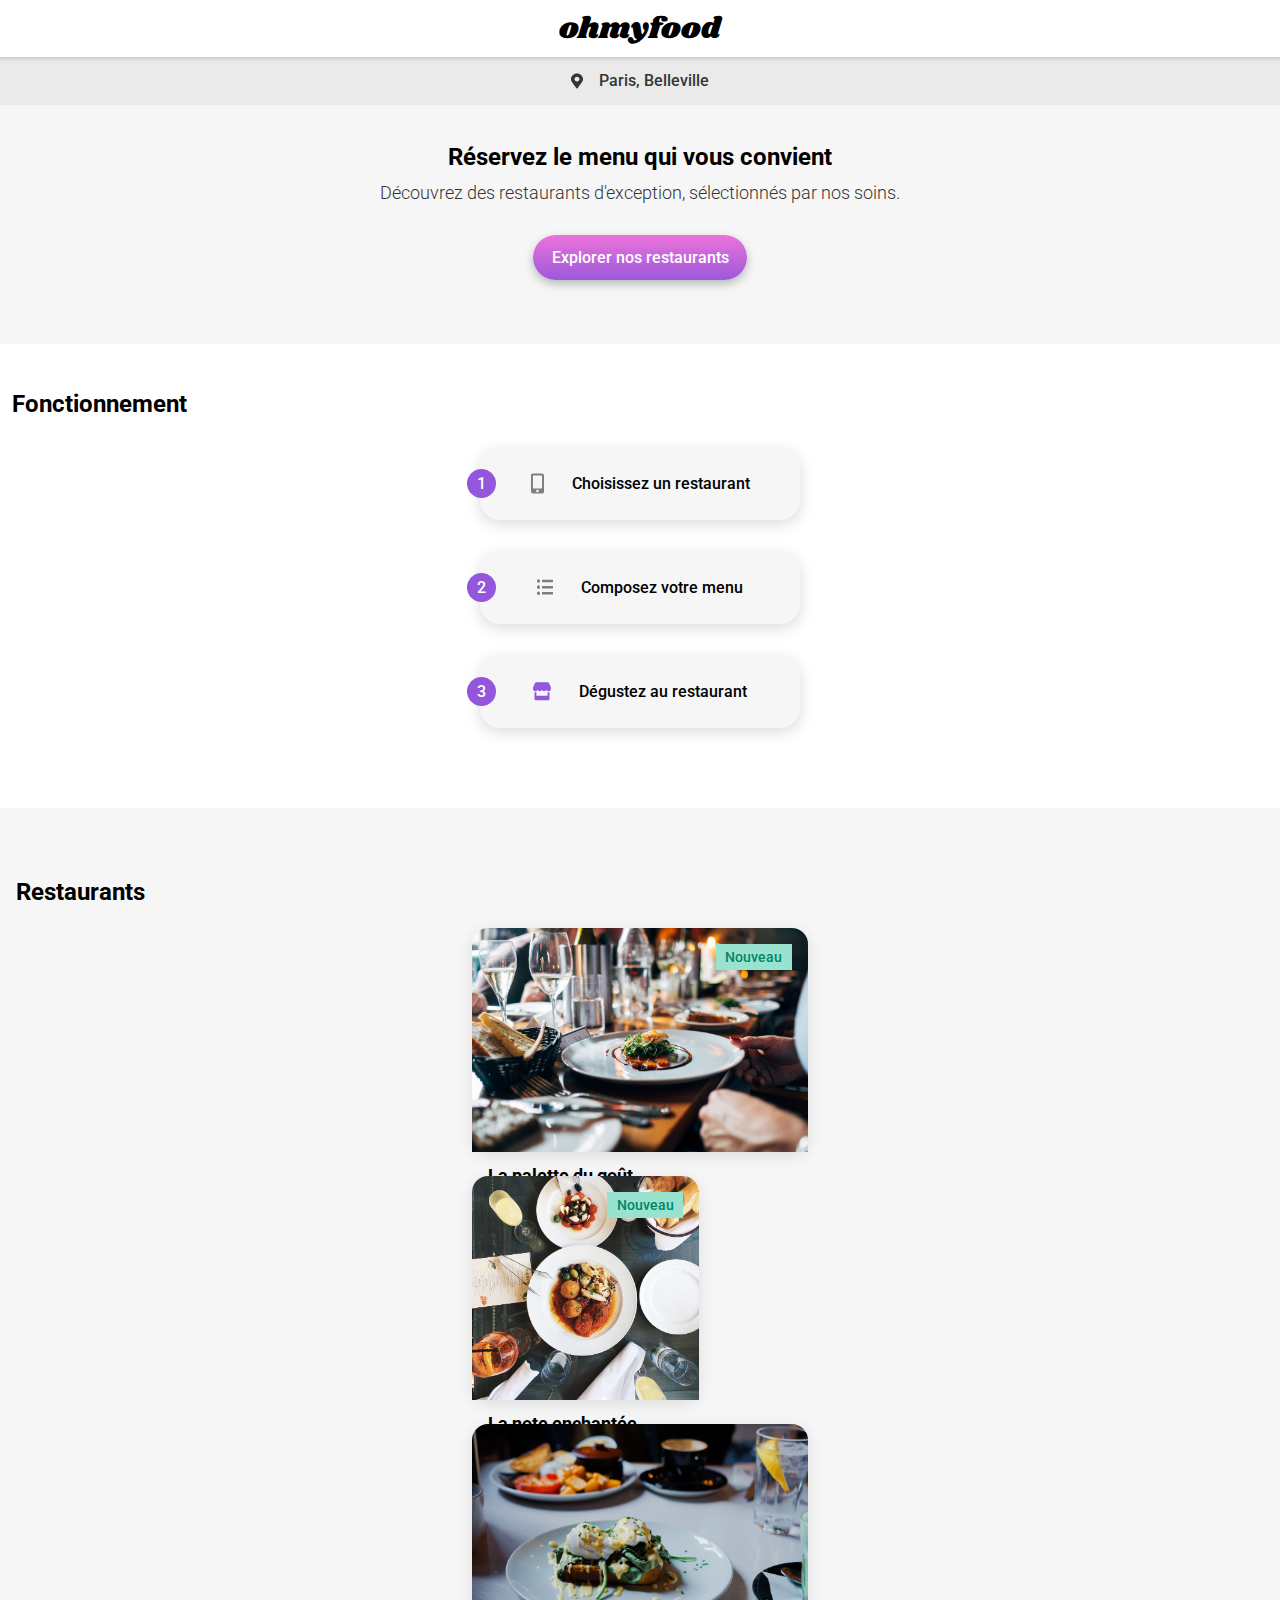
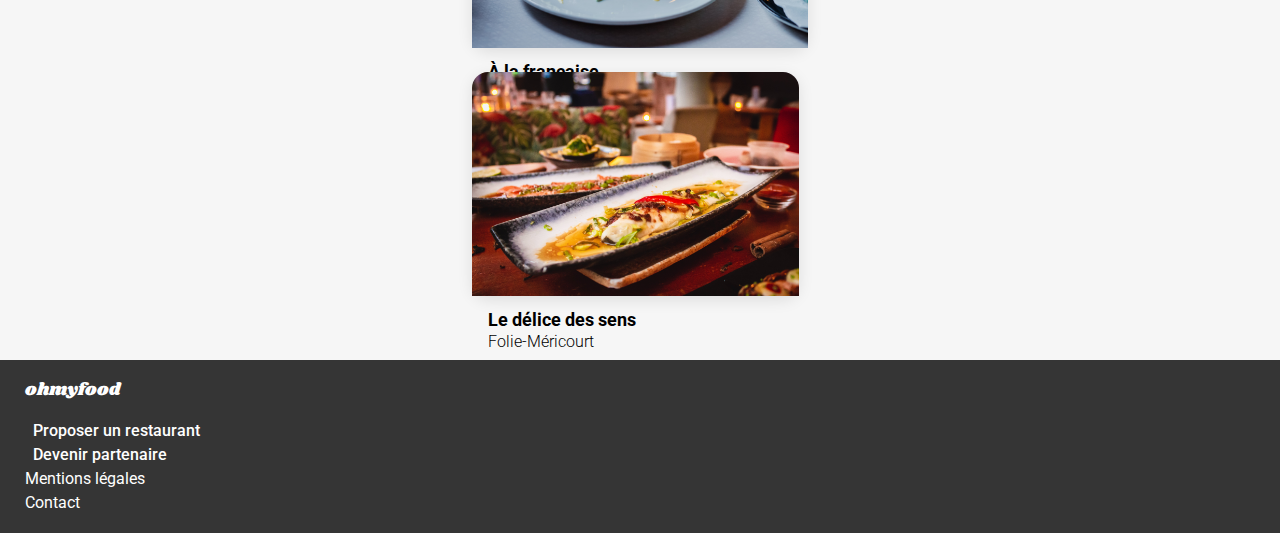
==== index.html @ 17f9c703 "Projet ohmyfood 1" ====
<!DOCTYPE html>
<html lang="fr">

<head>
    
    <meta charset="UTF-8">
    <meta name="viewport" content="width=device-width, initial-scale=1.0">
    <title>Oh My Food</title>
    <link rel="stylesheet" href="https://cdnjs.cloudflare.com/ajax/libs/font-awesome/6.2.1/css/all.min.css"
    integrity="sha512-MV7K8+y+gLIBoVD59lQIYicR65iaqukzvf/nwasF0nqhPay5w/9lJmVM2hMDcnK1OnMGCdVK+iQrJ7lzPJQd1w=="
    crossorigin="anonymous" referrerpolicy="no-referrer" />
    <link rel="stylesheet" href="./SASS/index.css">
    
</head>

<body>


<header>
    <div class="header">
        <h1 class="header__title">ohmyfood</h1>
        <div class="header__location">
            <img class="header__location__img" src="./Assets/images/icones/Pin.svg" alt="icone localisation">
            <p class="header__location__p">Paris, Belleville</p>
        </div>
    </div>

</header>

<main>
    <section class="section__cto">
        <h2 class="section__cto__title">Réservez le menu qui vous convient</h2>
        <p class="section__cto__p">Découvrez des restaurants d'exception, sélectionnés par nos soins.</p>
        <input class="btn" type="button" value="Explorer nos restaurants">
    </section>

    <section class="section__fonctionnement">
        <h2 class="section__fonctionnement__title">Fonctionnement</h2>
        <ul>
           <li class="section__fonctionnement__li">
                <p class="section__fonctionnement__li__p">1</p>
                <img src="./Assets/images/icones/mobile-screen-button.svg" alt="icone d'un 
                mobile">
                <p>Choisissez un restaurant</p>
            </li>

           <li class="section__fonctionnement__li">
                <p class="section__fonctionnement__li__p">2</p>
                <img src="./Assets/images/icones/list-ul.svg" alt="icone d'une liste">
                <p>Composez votre  menu</p>
            </li> 

            <li class="section__fonctionnement__li">
                <p class="section__fonctionnement__li__p">3</p>
                <img src="./Assets/images/icones/store.svg" alt="icone d'un magasin">
                <p>Dégustez au restaurant</p>
            </li>

        </ul>
    </section>

    <section class="section__restaurants">

          
        <h2 class="section__restaurants__title">Restaurants</h2>
        
        <div class="restaurants">
            <a href="#">
                <article class="restaurants__cards">
                    <img class="restaurants__cards__img" src="./Assets/images/restaurants/jay-wennington-N_Y88TWmGwA-unsplash.jpg" 
                    alt="photo d'un plat de restaurant">
                    <p class="restaurants__cards__new">Nouveau</p>
             
                    <h3 class="restaurants__cards__title">La palette du goût</h3>
                    <p class="restaurants__cards__subtitle">Ménilmontant</p>
                    <i class="fa-regular fa-heart"></i>
             
                </article>
            </a>
            
            <a href="#">
                <article class="restaurants__cards">
                    <img class="restaurants__cards__img--2" src="./Assets/images/restaurants/stil-u2Lp8tXIcjw-unsplash.jpg" 
                    alt="photo d'un plat de restaurant">
                    <p class="restaurants__cards__new">Nouveau</p>
             
                    <h3 class="restaurants__cards__title">La note enchantée</h3>
                    <p class="restaurants__cards__subtitle">Charonne</p>
                    <i class="fa-regular fa-heart"></i>
             
                </article>
            </a>  
            
            <a href="#">
                <article class="restaurants__cards">
                    <img class="restaurants__cards__img" src="./Assets/images/restaurants/toa-heftiba-DQKerTsQwi0-unsplash.jpg" 
                    alt="photo d'un plat de restaurant">
                 
             
                    <h3 class="restaurants__cards__title">À la française</h3>
                    <p class="restaurants__cards__subtitle">Cité Rouge</p>
                    <i class="fa-regular fa-heart"></i>
             
                </article>
            </a>  
            
            <a href="#">
                <article class="restaurants__cards">
                    <img class="restaurants__cards__img" src="./Assets/images/restaurants/louis-hansel-shotsoflouis-qNBGVyOCY8Q-unsplash.jpg" 
                    alt="photo d'un plat de restaurant">
                    
             
                    <h3 class="restaurants__cards__title">Le délice des sens</h3>
                    <p class="restaurants__cards__subtitle">Folie-Méricourt</p>
                    <i class="fa-regular fa-heart"></i>
             
                </article>
            </a>

        </div>

    </section>


</main>

<footer class="footer">
    <ul class="footer__ul">
        <h2>ohmyfood</h2>
        <li class="footer__ul--subtitle"><a><i class="fa-solid fa-utensils"></i>Proposer un restaurant</a></li>
        <li class="footer__ul--subtitle"><a><i class="fa-solid fa-handshake-angle"></i>Devenir partenaire</a></li>
        <li class="footer__ul--mentions"><a>Mentions légales</a></li>
        <li class="footer__ul--contact"><a>Contact</a></li>
    </ul>
</footer>


</body>
</html>
---- SASS/index.css ----
@import url("https://fonts.googleapis.com/css2?family=Roboto:wght@300;400;500;700&family=Shrikhand&display=swap");
html, body, div, span, applet, object, iframe,
h1, h2, h3, h4, h5, h6, p, blockquote, pre,
a, abbr, acronym, address, big, cite, code,
del, dfn, em, img, ins, kbd, q, s, samp,
small, strike, strong, sub, sup, tt, var,
b, u, i, center,
dl, dt, dd, ol, ul, li,
fieldset, form, label, legend,
table, caption, tbody, tfoot, thead, tr, th, td,
article, aside, canvas, details, embed,
figure, figcaption, footer, header, hgroup,
menu, nav, output, ruby, section, summary,
time, mark, audio, video {
  margin: 0;
  padding: 0;
  border: 0;
  font-size: 100%;
  font: inherit;
  vertical-align: baseline;
}

/* HTML5 display-role reset for older browsers */
article, aside, details, figcaption, figure,
footer, header, hgroup, menu, nav, section {
  display: block;
}

body {
  line-height: 1;
}

ol, ul {
  list-style: none;
}

blockquote, q {
  quotes: none;
}

blockquote:before, blockquote:after,
q:before, q:after {
  content: "";
  content: none;
}

table {
  border-collapse: collapse;
  border-spacing: 0;
}

font {
  font-family: "Roboto", sans-serif;
  font-family: "Shrikhand", serif;
}

/*Variables Couleurs*/
/*Fonts*/
/*Mixin pour la bordure ombre dans l'header*/
/*Boutons du site*/
.btn {
  text-align: center;
  border: none;
  border-radius: 1.5rem;
  background: linear-gradient(0deg, #9356DC -11.44%, #FF79DA 124%);
  font-family: "Roboto", sans-serif;
  font-weight: 500;
  color: white;
  font-size: 1rem;
  padding: 0.81rem 1.17rem 0.81rem 1.17rem;
  box-shadow: 0px 4px 10px 0px rgba(0, 0, 0, 0.25);
  cursor: pointer;
}

/*Mixin pour section Fonctionnement de la page d'accueil*/
/*Header Index*/
.header {
  display: flex;
  justify-content: center;
  align-items: center;
  flex-direction: column;
}
.header__title {
  font-family: "Shrikhand", serif;
  color: black;
  box-shadow: 0px 2px 4px rgba(0, 0, 0, 0.15);
  display: flex;
  justify-content: center;
  width: 100%;
  padding: 0.88rem 5.56rem 0.81rem 5.56rem;
  font-size: 1.875rem;
  z-index: 2;
}
.header .header__location {
  height: 3rem;
  width: 100%;
  justify-content: center;
  display: flex;
  align-items: center;
  flex-direction: row;
  gap: 1rem;
  background-color: #EAEAEA;
  z-index: 1;
}
.header .header__location__img {
  width: auto;
  height: 1rem;
}
.header .header__location__p {
  font-family: "Roboto", sans-serif;
  font-weight: 500;
  color: #353535;
}

.section__cto {
  width: 100%;
  padding-bottom: 4rem;
  display: flex;
  flex-direction: column;
  align-items: center;
  justify-content: flex-start;
  gap: 1rem;
  background-color: #F6F6F6;
}
.section__cto__title {
  font-family: "Roboto", sans-serif;
  font-weight: 700;
  font-size: 1.5rem;
  width: 70%;
  font-size: 1.5rem;
  text-align: center;
  margin-top: 2.5rem;
}
.section__cto__p {
  font-family: "Roboto", sans-serif;
  font-weight: 300;
  color: #353535;
  width: 90%;
  font-size: 1.1rem;
  text-align: center;
  margin-bottom: 1rem;
}

.section__fonctionnement {
  display: flex;
  flex-direction: column;
  align-items: center;
  padding-bottom: 3rem;
}
.section__fonctionnement__title {
  font-family: "Roboto", sans-serif;
  font-weight: 700;
  font-size: 1.5rem;
  display: flex;
  align-self: flex-start;
  margin: 3rem 0rem 2rem 0.78rem;
}
.section__fonctionnement__li {
  display: flex;
  flex-direction: row;
  position: relative;
  gap: 1.78rem;
  border-radius: 1.25rem;
  background-color: #F6F6F6;
  box-shadow: 0px 4px 15px 0px rgba(0, 0, 0, 0.15);
  width: 20rem;
  height: 4.5rem;
  margin-bottom: 2rem;
  font-family: "Roboto", sans-serif;
  font-weight: 500;
  color: black;
  font-size: 1rem;
  display: flex;
  justify-content: center;
  align-items: center;
}
.section__fonctionnement__li__p {
  position: absolute;
  right: 19rem;
  display: flex;
  justify-content: center;
  padding: 0.4rem 0.4rem;
  width: 1rem;
  height: 1rem;
  border-radius: 100%;
  background-color: #9356DC;
  color: white;
}

.section__restaurants {
  background-color: #F6F6F6;
  padding-top: 1rem;
  display: flex;
  flex-direction: column;
  justify-content: center;
  align-items: center;
  padding: 4.5rem 1rem 4rem 1rem;
  gap: 1.5rem;
}
.section__restaurants__title {
  font-family: "Roboto", sans-serif;
  font-weight: 700;
  font-size: 1.5rem;
  margin: 0;
  align-self: flex-start;
}
.section__restaurants .restaurants {
  display: flex;
  flex-direction: column;
  gap: 1.5rem;
}
.section__restaurants .restaurants a {
  display: flex;
  width: 100%;
  height: 14rem;
  text-decoration: none;
  border-radius: 1rem;
  position: relative;
}
.section__restaurants .restaurants a .restaurants__cards {
  position: relative;
  display: flex;
  flex-direction: column;
  border-radius: 1rem;
  box-shadow: 0px 4px 15px 0px rgba(0, 0, 0, 0.1);
}
.section__restaurants .restaurants a .restaurants__cards__new {
  position: absolute;
  top: 1rem;
  right: 1rem;
  background-color: #99E2D0;
  color: #008766;
  display: flex;
  align-items: center;
  justify-content: center;
  padding: 0.4rem 0.6rem 0.4rem 0.6rem;
  margin: 0;
  font-family: Roboto;
  font-size: 0.875rem;
  font-weight: 500;
}
.section__restaurants .restaurants a .restaurants__cards__img {
  width: 100%;
  height: 100%;
  border-radius: 1rem 1rem 0rem 0rem;
  -o-object-fit: cover;
     object-fit: cover;
  -o-object-position: 0% 90%;
     object-position: 0% 90%;
}
.section__restaurants .restaurants a .restaurants__cards__img--2 {
  width: 100%;
  height: 100%;
  border-radius: 1rem 1rem 0rem 0rem;
  -o-object-fit: cover;
     object-fit: cover;
  -o-object-position: 0% 60%;
     object-position: 0% 60%;
}
.section__restaurants .restaurants a .restaurants__cards__title {
  font-family: "Roboto", sans-serif;
  font-weight: 700;
  font-size: 1.1rem;
  color: black;
  margin: 1rem 3.9rem 0rem 1rem;
}
.section__restaurants .restaurants a .restaurants__cards__subtitle {
  font-family: "Roboto", sans-serif;
  font-weight: 300;
  color: black;
  font-size: 1rem;
  margin: 0.3rem 5rem 0.75rem 1rem;
}
.section__restaurants .restaurants a .restaurants__cards i {
  position: absolute;
  bottom: 1.5rem;
  left: 88%;
  width: 1.375rem;
  height: 1.3125rem;
}

.footer {
  display: flex;
  padding: 1.38rem 1.56rem;
  background-color: #353535;
}
.footer__ul {
  display: flex;
  flex-direction: column;
  gap: 0.5rem;
}
.footer__ul h2 {
  font-family: "Shrikhand", serif;
  color: white;
  font-size: 1.1rem;
  margin-bottom: 1rem;
}
.footer__ul i {
  width: 1.5rem;
  margin-right: 0.5rem;
}
.footer__ul--subtitle {
  font-family: "Roboto", sans-serif;
  font-weight: 500;
  color: white;
  display: flex;
  flex-direction: row;
  gap: 0.5rem;
}
.footer__ul--contact {
  font-family: "Roboto", sans-serif;
  font-weight: 400;
  color: white;
}
.footer__ul--mentions {
  font-family: "Roboto", sans-serif;
  font-weight: 400;
  color: white;
}

/* .section__restaurants  {

    background-color: $color;
    padding-top: 1rem;
    display: flex;
    flex-direction: column;
    justify-content: center;
    align-items: center;
    padding: 0rem 1rem 0rem 1rem;

    &__title {
        @include font-h2;
        margin: 3rem 0rem 2rem 0rem;
        align-self: flex-start;
    }


    a {
        display: flex;
        width: 100%;
        height: 100%;
        text-decoration: none;
        border-radius: 1rem;
        position: relative;


        .restaurants__cards {
            position: relative;
            display: flex;
            flex-direction: column;
            width: 100%;
            height: 100%;
            border-radius: 1rem;
            box-shadow: 0px 4px 15px 0px rgba(0, 0, 0, 0.10);
            gap: 1.1rem;



            &__img {
                width: 100%;
                height: 50%;
                border-radius: 1rem 1rem 0rem 0rem;
                object-fit: cover;

            }

            &__new {
                position: absolute;
                top: 1rem;
                right: 1rem;
                background-color: $light-green;
                color: $dark-green;
                display: flex;
                align-items: center;
                justify-content: center;
                padding: 0.4rem 0.6rem 0.4rem 0.6rem;
                margin: 0;
                font-family: Roboto;
                font-size: 0.875rem;
                font-weight: 500;

            }




            &__title {
                @include font-title-cards ($black);
                margin: 1rem 3.9rem 0rem 1rem;


            }

            &__subtitle {
                @include font-subtitle-2 ($black);
                font-size: 1rem;
                margin: 0.3rem 5rem 0.75rem 1rem;


            }



            &__like {
                position: absolute;
                bottom: 1.5rem;
                left: 88%;
                width: 1.375rem;
                height: 1.3125rem;





            }

        }


    }



} *//*# sourceMappingURL=index.css.map */
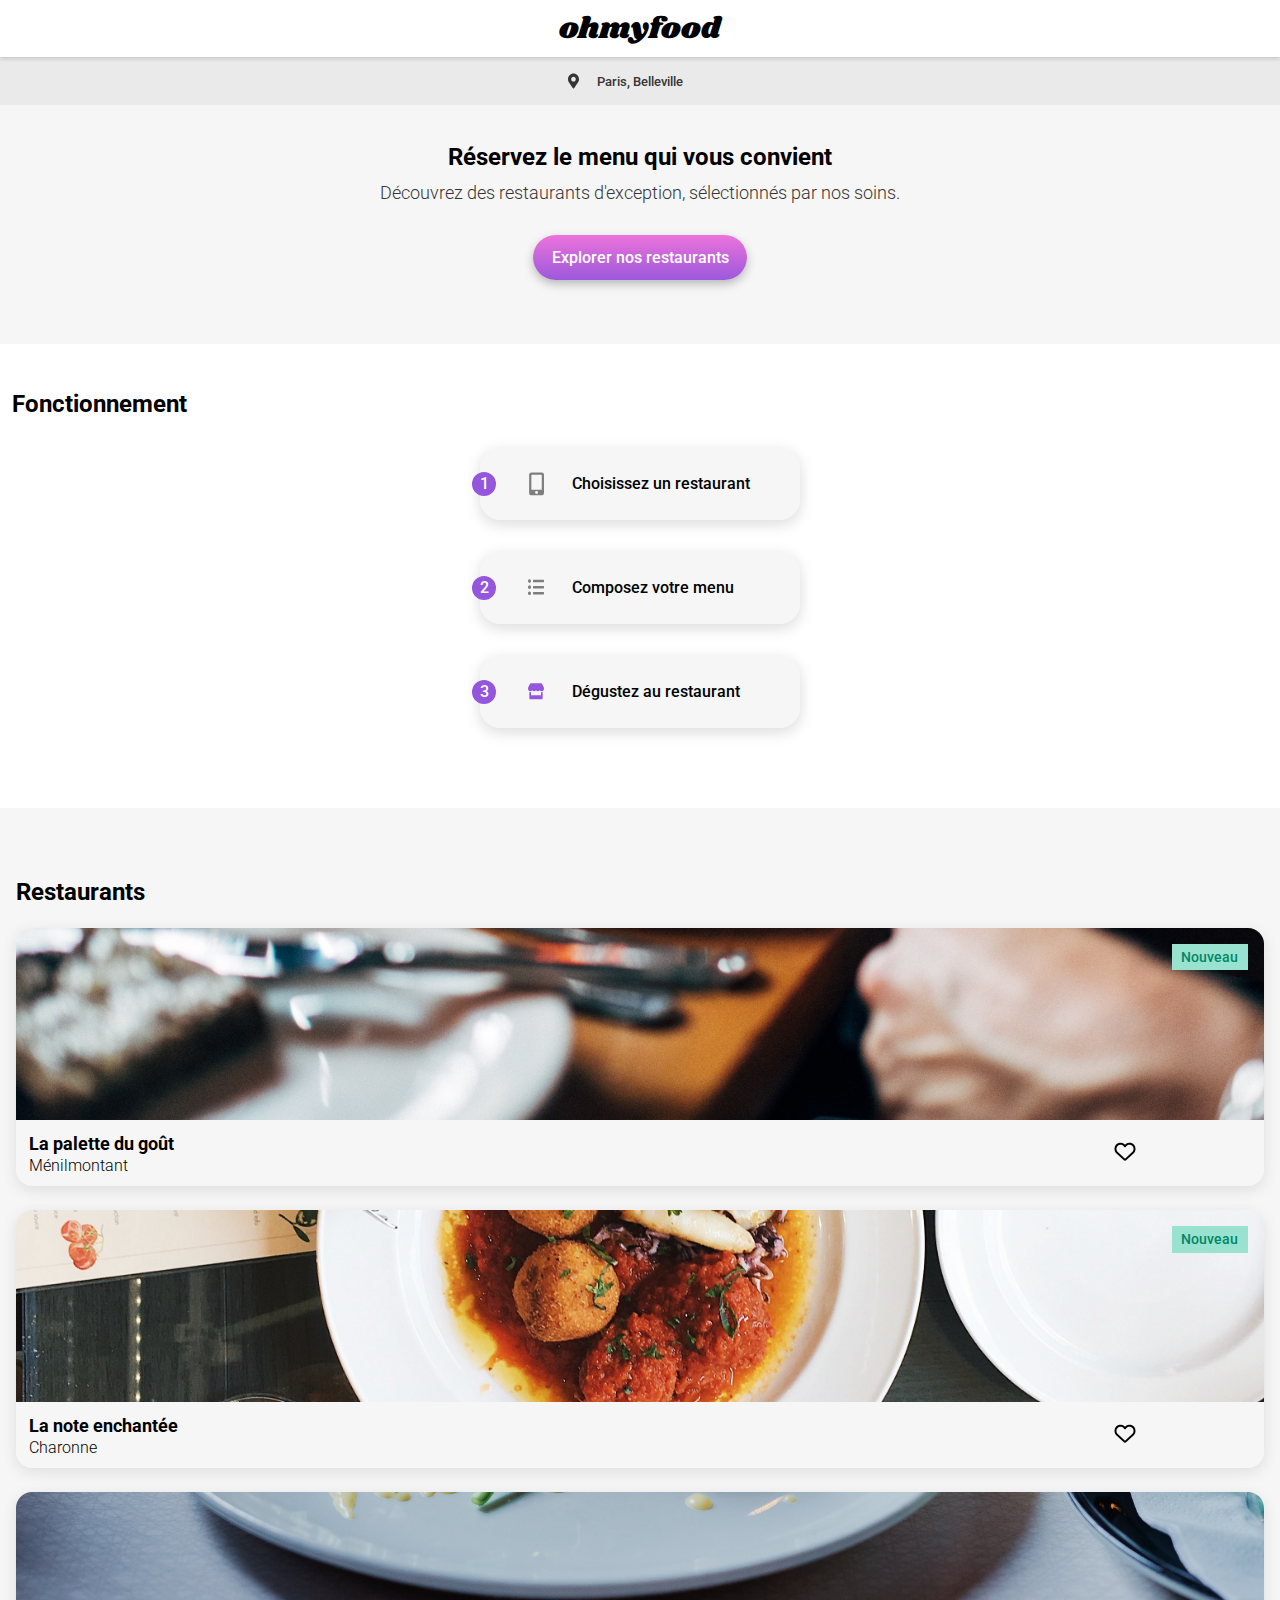
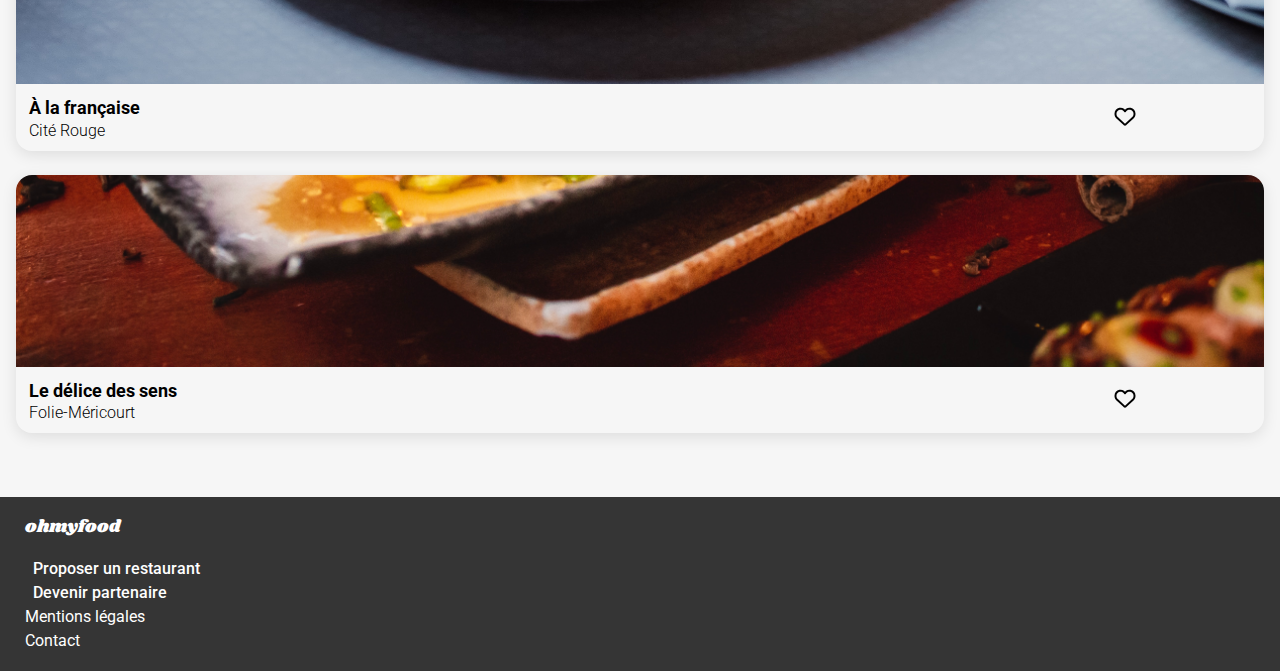
==== commit 93d9ac7a: "Ohmyfood_v2" ====
--- a/index.html
+++ b/index.html
@@ -2,138 +2,240 @@
 <html lang="fr">
 
 <head>
-    
+
     <meta charset="UTF-8">
     <meta name="viewport" content="width=device-width, initial-scale=1.0">
     <title>Oh My Food</title>
     <link rel="stylesheet" href="https://cdnjs.cloudflare.com/ajax/libs/font-awesome/6.2.1/css/all.min.css"
-    integrity="sha512-MV7K8+y+gLIBoVD59lQIYicR65iaqukzvf/nwasF0nqhPay5w/9lJmVM2hMDcnK1OnMGCdVK+iQrJ7lzPJQd1w=="
-    crossorigin="anonymous" referrerpolicy="no-referrer" />
+        integrity="sha512-MV7K8+y+gLIBoVD59lQIYicR65iaqukzvf/nwasF0nqhPay5w/9lJmVM2hMDcnK1OnMGCdVK+iQrJ7lzPJQd1w=="
+        crossorigin="anonymous" referrerpolicy="no-referrer"/>
     <link rel="stylesheet" href="./SASS/index.css">
-    
+
 </head>
 
 <body>
 
 
-<header>
-    <div class="header">
-        <h1 class="header__title">ohmyfood</h1>
-        <div class="header__location">
-            <img class="header__location__img" src="./Assets/images/icones/Pin.svg" alt="icone localisation">
-            <p class="header__location__p">Paris, Belleville</p>
+    <header>
+        <div class="header">
+            <h1 class="header__title">ohmyfood</h1>
+
+            <div class="header__location">
+                <form class="header__location__form" method="get" action="#">
+                    <label><img class="header__location__form__img" src="./Assets/images/icones/Pin.svg"
+                            alt="icone de localisation"></label>
+                    <input class="header__location__form__input" type="text" name="ville" id="ville"
+                        placeholder="Paris, Belleville" size="12" maxlength="30">
+                </form>
+            </div>
+
         </div>
-    </div>
-
-</header>
-
-<main>
-    <section class="section__cto">
-        <h2 class="section__cto__title">Réservez le menu qui vous convient</h2>
-        <p class="section__cto__p">Découvrez des restaurants d'exception, sélectionnés par nos soins.</p>
-        <input class="btn" type="button" value="Explorer nos restaurants">
-    </section>
-
-    <section class="section__fonctionnement">
-        <h2 class="section__fonctionnement__title">Fonctionnement</h2>
-        <ul>
-           <li class="section__fonctionnement__li">
-                <p class="section__fonctionnement__li__p">1</p>
-                <img src="./Assets/images/icones/mobile-screen-button.svg" alt="icone d'un 
+
+    </header>
+
+    <main>
+        <section class="section__cto">
+            <h2 class="section__cto__title">Réservez le menu qui vous convient</h2>
+            <p class="section__cto__p">Découvrez des restaurants d'exception, sélectionnés par nos soins.</p>
+            <input class="btn" type="button" value="Explorer nos restaurants">
+        </section>
+
+        <section class="section__fonctionnement">
+            <h2 class="section__fonctionnement__title">Fonctionnement</h2>
+            <ul>
+                <li class="section__fonctionnement__li">
+                    <p class="section__fonctionnement__li__p">1</p>
+                    <img src="./Assets/images/icones/mobile-screen-button.svg" alt="icone d'un 
                 mobile">
-                <p>Choisissez un restaurant</p>
+                    <p class="section__fonctionnement__li__p2">Choisissez un restaurant</p>
+                </li>
+
+                <li class="section__fonctionnement__li">
+                    <p class="section__fonctionnement__li__p">2</p>
+                    <img src="./Assets/images/icones/list-ul.svg" alt="icone d'une liste">
+                    <p class="section__fonctionnement__li__p2">Composez votre menu</p>
+                </li>
+
+                <li class="section__fonctionnement__li">
+                    <p class="section__fonctionnement__li__p">3</p>
+                    <img src="./Assets/images/icones/store.svg" alt="icone d'un magasin">
+                    <p class="section__fonctionnement__li__p2">Dégustez au restaurant</p>
+                </li>
+
+            </ul>
+        </section>
+
+        <section class="section__restaurants">
+
+
+            <h2 class="section__restaurants__title">Restaurants</h2>
+
+            <div class="restaurants">
+                <article class="restaurants__cards">
+                    <a class="restaurants__cards__link" href="#">
+                        <img class="restaurants__cards__link__img"
+                            src="./Assets/images/restaurants/jay-wennington-N_Y88TWmGwA-unsplash.jpg"
+                            alt="photo d'un plat de restaurant">
+                        <p class="restaurants__cards__link__new">Nouveau</p>
+
+                        <div class="restaurants__cards__link__card-content">
+                            <h3 class="restaurants__cards__link__card-content__title">La palette du goût</h3>
+                            <p class="restaurants__cards__link__card-content__subtitle">Ménilmontant</p>
+                        </div>
+                    </a>
+                    <svg class="restaurants__cards__like" xmlns="http://www.w3.org/2000/svg" height="16" width="16"
+                        viewBox="0 0 512 512"><!--!Font Awesome Free 6.5.1 by @fontawesome - https://fontawesome.com License - https://fontawesome.com/license/free Copyright 2024 Fonticons, Inc.-->
+                        <path
+                            d="M225.8 468.2l-2.5-2.3L48.1 303.2C17.4 274.7 0 234.7 0 192.8v-3.3c0-70.4 50-130.8 119.2-144C158.6 37.9 198.9 47 231 69.6c9 6.4 17.4 13.8 25 22.3c4.2-4.8 8.7-9.2 13.5-13.3c3.7-3.2 7.5-6.2 11.5-9c0 0 0 0 0 0C313.1 47 353.4 37.9 392.8 45.4C462 58.6 512 119.1 512 189.5v3.3c0 41.9-17.4 81.9-48.1 110.4L288.7 465.9l-2.5 2.3c-8.2 7.6-19 11.9-30.2 11.9s-22-4.2-30.2-11.9zM239.1 145c-.4-.3-.7-.7-1-1.1l-17.8-20c0 0-.1-.1-.1-.1c0 0 0 0 0 0c-23.1-25.9-58-37.7-92-31.2C81.6 101.5 48 142.1 48 189.5v3.3c0 28.5 11.9 55.8 32.8 75.2L256 430.7 431.2 268c20.9-19.4 32.8-46.7 32.8-75.2v-3.3c0-47.3-33.6-88-80.1-96.9c-34-6.5-69 5.4-92 31.2c0 0 0 0-.1 .1s0 0-.1 .1l-17.8 20c-.3 .4-.7 .7-1 1.1c-4.5 4.5-10.6 7-16.9 7s-12.4-2.5-16.9-7z" />
+                    </svg>
+
+
+                    <svg class="restaurants__cards__like--display" xmlns="http://www.w3.org/2000/svg" height="16"
+                        width="16" viewBox="0 0 512 512"
+                        fill="url(#paint0_linear_164175_527)"><!--!Font Awesome Free 6.5.1 by @fontawesome - https://fontawesome.com License - https://fontawesome.com/license/free Copyright 2024 Fonticons, Inc.-->
+                        <path
+                            d="M47.6 300.4L228.3 469.1c7.5 7 17.4 10.9 27.7 10.9s20.2-3.9 27.7-10.9L464.4 300.4c30.4-28.3 47.6-68 47.6-109.5v-5.8c0-69.9-50.5-129.5-119.4-141C347 36.5 300.6 51.4 268 84L256 96 244 84c-32.6-32.6-79-47.5-124.6-39.9C50.5 55.6 0 115.2 0 185.1v5.8c0 41.5 17.2 81.2 47.6 109.5z" />
+                        <defs>
+                            <linearGradient id="paint0_linear_164175_527" x1="50%" y1="0" x2="50%" y2="70%"
+                                gradientUnits="userSpaceOnUse">
+                                <stop stop-color="#9356DC" />
+                                <stop offset="1" stop-color="#FF79DA" />
+                            </linearGradient>
+                        </defs>
+                    </svg>
+                </article>
+
+
+
+                <article class="restaurants__cards">
+                    <a class="restaurants__cards__link" href="#">
+                        <img class="restaurants__cards__link__img restaurants__cards__link__img--center"
+                            src="./Assets/images/restaurants/stil-u2Lp8tXIcjw-unsplash.jpg"
+                            alt="photo d'un plat de restaurant">
+                        <p class="restaurants__cards__link__new">Nouveau</p>
+                        <div class="restaurants__cards__link__card-content">
+                            <h3 class="restaurants__cards__link__card-content__title">La note enchantée</h3>
+                            <p class="restaurants__cards__link__card-content__subtitle">Charonne</p>
+                        </div>
+                    </a>
+                    <svg class="restaurants__cards__like" xmlns="http://www.w3.org/2000/svg" height="16" width="16"
+                        viewBox="0 0 512 512"><!--!Font Awesome Free 6.5.1 by @fontawesome - https://fontawesome.com License - https://fontawesome.com/license/free Copyright 2024 Fonticons, Inc.-->
+                        <path
+                            d="M225.8 468.2l-2.5-2.3L48.1 303.2C17.4 274.7 0 234.7 0 192.8v-3.3c0-70.4 50-130.8 119.2-144C158.6 37.9 198.9 47 231 69.6c9 6.4 17.4 13.8 25 22.3c4.2-4.8 8.7-9.2 13.5-13.3c3.7-3.2 7.5-6.2 11.5-9c0 0 0 0 0 0C313.1 47 353.4 37.9 392.8 45.4C462 58.6 512 119.1 512 189.5v3.3c0 41.9-17.4 81.9-48.1 110.4L288.7 465.9l-2.5 2.3c-8.2 7.6-19 11.9-30.2 11.9s-22-4.2-30.2-11.9zM239.1 145c-.4-.3-.7-.7-1-1.1l-17.8-20c0 0-.1-.1-.1-.1c0 0 0 0 0 0c-23.1-25.9-58-37.7-92-31.2C81.6 101.5 48 142.1 48 189.5v3.3c0 28.5 11.9 55.8 32.8 75.2L256 430.7 431.2 268c20.9-19.4 32.8-46.7 32.8-75.2v-3.3c0-47.3-33.6-88-80.1-96.9c-34-6.5-69 5.4-92 31.2c0 0 0 0-.1 .1s0 0-.1 .1l-17.8 20c-.3 .4-.7 .7-1 1.1c-4.5 4.5-10.6 7-16.9 7s-12.4-2.5-16.9-7z" />
+                    </svg>
+
+
+                    <svg class="restaurants__cards__like--display" xmlns="http://www.w3.org/2000/svg" height="16"
+                        width="16" viewBox="0 0 512 512"
+                        fill="url(#paint0_linear_164175_527)"><!--!Font Awesome Free 6.5.1 by @fontawesome - https://fontawesome.com License - https://fontawesome.com/license/free Copyright 2024 Fonticons, Inc.-->
+                        <path
+                            d="M47.6 300.4L228.3 469.1c7.5 7 17.4 10.9 27.7 10.9s20.2-3.9 27.7-10.9L464.4 300.4c30.4-28.3 47.6-68 47.6-109.5v-5.8c0-69.9-50.5-129.5-119.4-141C347 36.5 300.6 51.4 268 84L256 96 244 84c-32.6-32.6-79-47.5-124.6-39.9C50.5 55.6 0 115.2 0 185.1v5.8c0 41.5 17.2 81.2 47.6 109.5z" />
+                        <defs>
+                            <linearGradient id="paint0_linear_164175_527" x1="50%" y1="0" x2="50%" y2="70%"
+                                gradientUnits="userSpaceOnUse">
+                                <stop stop-color="#9356DC" />
+                                <stop offset="1" stop-color="#FF79DA" />
+                            </linearGradient>
+                        </defs>
+                    </svg>
+                </article>
+
+
+
+                <article class="restaurants__cards">
+                    <a class="restaurants__cards__link" href="#">
+                        <img class="restaurants__cards__link__img"
+                            src="./Assets/images/restaurants/toa-heftiba-DQKerTsQwi0-unsplash.jpg"
+                            alt="photo d'un plat de restaurant">
+                        <div class="restaurants__cards__link__card-content">
+                            <h3 class="restaurants__cards__link__card-content__title">À la française</h3>
+                            <p class="restaurants__cards__link__card-content__subtitle">Cité Rouge</p>
+                        </div>
+                    </a>
+                    <svg class="restaurants__cards__like" xmlns="http://www.w3.org/2000/svg" height="16" width="16"
+                        viewBox="0 0 512 512"><!--!Font Awesome Free 6.5.1 by @fontawesome - https://fontawesome.com License - https://fontawesome.com/license/free Copyright 2024 Fonticons, Inc.-->
+                        <path
+                            d="M225.8 468.2l-2.5-2.3L48.1 303.2C17.4 274.7 0 234.7 0 192.8v-3.3c0-70.4 50-130.8 119.2-144C158.6 37.9 198.9 47 231 69.6c9 6.4 17.4 13.8 25 22.3c4.2-4.8 8.7-9.2 13.5-13.3c3.7-3.2 7.5-6.2 11.5-9c0 0 0 0 0 0C313.1 47 353.4 37.9 392.8 45.4C462 58.6 512 119.1 512 189.5v3.3c0 41.9-17.4 81.9-48.1 110.4L288.7 465.9l-2.5 2.3c-8.2 7.6-19 11.9-30.2 11.9s-22-4.2-30.2-11.9zM239.1 145c-.4-.3-.7-.7-1-1.1l-17.8-20c0 0-.1-.1-.1-.1c0 0 0 0 0 0c-23.1-25.9-58-37.7-92-31.2C81.6 101.5 48 142.1 48 189.5v3.3c0 28.5 11.9 55.8 32.8 75.2L256 430.7 431.2 268c20.9-19.4 32.8-46.7 32.8-75.2v-3.3c0-47.3-33.6-88-80.1-96.9c-34-6.5-69 5.4-92 31.2c0 0 0 0-.1 .1s0 0-.1 .1l-17.8 20c-.3 .4-.7 .7-1 1.1c-4.5 4.5-10.6 7-16.9 7s-12.4-2.5-16.9-7z" />
+                    </svg>
+
+
+                    <svg class="restaurants__cards__like--display" xmlns="http://www.w3.org/2000/svg" height="16"
+                        width="16" viewBox="0 0 512 512"
+                        fill="url(#paint0_linear_164175_527)"><!--!Font Awesome Free 6.5.1 by @fontawesome - https://fontawesome.com License - https://fontawesome.com/license/free Copyright 2024 Fonticons, Inc.-->
+                        <path
+                            d="M47.6 300.4L228.3 469.1c7.5 7 17.4 10.9 27.7 10.9s20.2-3.9 27.7-10.9L464.4 300.4c30.4-28.3 47.6-68 47.6-109.5v-5.8c0-69.9-50.5-129.5-119.4-141C347 36.5 300.6 51.4 268 84L256 96 244 84c-32.6-32.6-79-47.5-124.6-39.9C50.5 55.6 0 115.2 0 185.1v5.8c0 41.5 17.2 81.2 47.6 109.5z" />
+                        <defs>
+                            <linearGradient id="paint0_linear_164175_527" x1="50%" y1="0" x2="50%" y2="70%"
+                                gradientUnits="userSpaceOnUse">
+                                <stop stop-color="#9356DC" />
+                                <stop offset="1" stop-color="#FF79DA" />
+                            </linearGradient>
+                        </defs>
+                    </svg>
+                </article>
+
+
+
+                <article class="restaurants__cards">
+                    <a class="restaurants__cards__link" href="#">
+                        <img class="restaurants__cards__link__img"
+                            src="./Assets/images/restaurants/louis-hansel-shotsoflouis-qNBGVyOCY8Q-unsplash.jpg"
+                            alt="photo d'un plat de restaurant">
+                        <div class="restaurants__cards__link__card-content">
+                            <h3 class="restaurants__cards__link__card-content__title">Le délice des sens</h3>
+                            <p class="restaurants__cards__link__card-content__subtitle">Folie-Méricourt</p>
+                        </div>
+                    </a>
+                    <svg class="restaurants__cards__like" xmlns="http://www.w3.org/2000/svg" height="16" width="16"
+                        viewBox="0 0 512 512"><!--!Font Awesome Free 6.5.1 by @fontawesome - https://fontawesome.com License - https://fontawesome.com/license/free Copyright 2024 Fonticons, Inc.-->
+                        <path
+                            d="M225.8 468.2l-2.5-2.3L48.1 303.2C17.4 274.7 0 234.7 0 192.8v-3.3c0-70.4 50-130.8 119.2-144C158.6 37.9 198.9 47 231 69.6c9 6.4 17.4 13.8 25 22.3c4.2-4.8 8.7-9.2 13.5-13.3c3.7-3.2 7.5-6.2 11.5-9c0 0 0 0 0 0C313.1 47 353.4 37.9 392.8 45.4C462 58.6 512 119.1 512 189.5v3.3c0 41.9-17.4 81.9-48.1 110.4L288.7 465.9l-2.5 2.3c-8.2 7.6-19 11.9-30.2 11.9s-22-4.2-30.2-11.9zM239.1 145c-.4-.3-.7-.7-1-1.1l-17.8-20c0 0-.1-.1-.1-.1c0 0 0 0 0 0c-23.1-25.9-58-37.7-92-31.2C81.6 101.5 48 142.1 48 189.5v3.3c0 28.5 11.9 55.8 32.8 75.2L256 430.7 431.2 268c20.9-19.4 32.8-46.7 32.8-75.2v-3.3c0-47.3-33.6-88-80.1-96.9c-34-6.5-69 5.4-92 31.2c0 0 0 0-.1 .1s0 0-.1 .1l-17.8 20c-.3 .4-.7 .7-1 1.1c-4.5 4.5-10.6 7-16.9 7s-12.4-2.5-16.9-7z" />
+                    </svg>
+
+
+                    <svg class="restaurants__cards__like--display" xmlns="http://www.w3.org/2000/svg" height="16"
+                        width="16" viewBox="0 0 512 512"
+                        fill="url(#paint0_linear_164175_527)"><!--!Font Awesome Free 6.5.1 by @fontawesome - https://fontawesome.com License - https://fontawesome.com/license/free Copyright 2024 Fonticons, Inc.-->
+                        <path
+                            d="M47.6 300.4L228.3 469.1c7.5 7 17.4 10.9 27.7 10.9s20.2-3.9 27.7-10.9L464.4 300.4c30.4-28.3 47.6-68 47.6-109.5v-5.8c0-69.9-50.5-129.5-119.4-141C347 36.5 300.6 51.4 268 84L256 96 244 84c-32.6-32.6-79-47.5-124.6-39.9C50.5 55.6 0 115.2 0 185.1v5.8c0 41.5 17.2 81.2 47.6 109.5z" />
+                        <defs>
+                            <linearGradient id="paint0_linear_164175_527" x1="50%" y1="0" x2="50%" y2="70%"
+                                gradientUnits="userSpaceOnUse">
+                                <stop stop-color="#9356DC" />
+                                <stop offset="1" stop-color="#FF79DA" />
+                            </linearGradient>
+                        </defs>
+                    </svg>
+
+
+
+
+                </article>
+
+
+            </div>
+
+        </section>
+
+
+
+
+    </main>
+
+    <footer class="footer">
+        <ul class="footer__ul">
+            <h2>ohmyfood</h2>
+            <li class="footer__ul__subtitle"><a href="#"><i class="fa-solid fa-utensils"></i>Proposer un restaurant</a>
             </li>
-
-           <li class="section__fonctionnement__li">
-                <p class="section__fonctionnement__li__p">2</p>
-                <img src="./Assets/images/icones/list-ul.svg" alt="icone d'une liste">
-                <p>Composez votre  menu</p>
-            </li> 
-
-            <li class="section__fonctionnement__li">
-                <p class="section__fonctionnement__li__p">3</p>
-                <img src="./Assets/images/icones/store.svg" alt="icone d'un magasin">
-                <p>Dégustez au restaurant</p>
-            </li>
-
+            <li class="footer__ul__subtitle"><a href="#"><i class="fa-solid fa-handshake-angle"></i>Devenir
+                    partenaire</a></li>
+            <li class="footer__ul__mentions"><a href="#">Mentions légales</a></li>
+            <li class="footer__ul__contact"><a href="mailto:blandinemaurice2508@gmail.com">
+                    Contact</a></li>
         </ul>
-    </section>
-
-    <section class="section__restaurants">
-
-          
-        <h2 class="section__restaurants__title">Restaurants</h2>
-        
-        <div class="restaurants">
-            <a href="#">
-                <article class="restaurants__cards">
-                    <img class="restaurants__cards__img" src="./Assets/images/restaurants/jay-wennington-N_Y88TWmGwA-unsplash.jpg" 
-                    alt="photo d'un plat de restaurant">
-                    <p class="restaurants__cards__new">Nouveau</p>
-             
-                    <h3 class="restaurants__cards__title">La palette du goût</h3>
-                    <p class="restaurants__cards__subtitle">Ménilmontant</p>
-                    <i class="fa-regular fa-heart"></i>
-             
-                </article>
-            </a>
-            
-            <a href="#">
-                <article class="restaurants__cards">
-                    <img class="restaurants__cards__img--2" src="./Assets/images/restaurants/stil-u2Lp8tXIcjw-unsplash.jpg" 
-                    alt="photo d'un plat de restaurant">
-                    <p class="restaurants__cards__new">Nouveau</p>
-             
-                    <h3 class="restaurants__cards__title">La note enchantée</h3>
-                    <p class="restaurants__cards__subtitle">Charonne</p>
-                    <i class="fa-regular fa-heart"></i>
-             
-                </article>
-            </a>  
-            
-            <a href="#">
-                <article class="restaurants__cards">
-                    <img class="restaurants__cards__img" src="./Assets/images/restaurants/toa-heftiba-DQKerTsQwi0-unsplash.jpg" 
-                    alt="photo d'un plat de restaurant">
-                 
-             
-                    <h3 class="restaurants__cards__title">À la française</h3>
-                    <p class="restaurants__cards__subtitle">Cité Rouge</p>
-                    <i class="fa-regular fa-heart"></i>
-             
-                </article>
-            </a>  
-            
-            <a href="#">
-                <article class="restaurants__cards">
-                    <img class="restaurants__cards__img" src="./Assets/images/restaurants/louis-hansel-shotsoflouis-qNBGVyOCY8Q-unsplash.jpg" 
-                    alt="photo d'un plat de restaurant">
-                    
-             
-                    <h3 class="restaurants__cards__title">Le délice des sens</h3>
-                    <p class="restaurants__cards__subtitle">Folie-Méricourt</p>
-                    <i class="fa-regular fa-heart"></i>
-             
-                </article>
-            </a>
-
-        </div>
-
-    </section>
-
-
-</main>
-
-<footer class="footer">
-    <ul class="footer__ul">
-        <h2>ohmyfood</h2>
-        <li class="footer__ul--subtitle"><a><i class="fa-solid fa-utensils"></i>Proposer un restaurant</a></li>
-        <li class="footer__ul--subtitle"><a><i class="fa-solid fa-handshake-angle"></i>Devenir partenaire</a></li>
-        <li class="footer__ul--mentions"><a>Mentions légales</a></li>
-        <li class="footer__ul--contact"><a>Contact</a></li>
-    </ul>
-</footer>
+    </footer>
 
 
 </body>
+
 </html>--- a/SASS/index.css
+++ b/SASS/index.css
@@ -54,26 +54,15 @@
   font-family: "Shrikhand", serif;
 }
 
+* {
+  box-sizing: border-box;
+}
+
 /*Variables Couleurs*/
 /*Fonts*/
 /*Mixin pour la bordure ombre dans l'header*/
 /*Boutons du site*/
-.btn {
-  text-align: center;
-  border: none;
-  border-radius: 1.5rem;
-  background: linear-gradient(0deg, #9356DC -11.44%, #FF79DA 124%);
-  font-family: "Roboto", sans-serif;
-  font-weight: 500;
-  color: white;
-  font-size: 1rem;
-  padding: 0.81rem 1.17rem 0.81rem 1.17rem;
-  box-shadow: 0px 4px 10px 0px rgba(0, 0, 0, 0.25);
-  cursor: pointer;
-}
-
-/*Mixin pour section Fonctionnement de la page d'accueil*/
-/*Header Index*/
+/*Header*/
 .header {
   display: flex;
   justify-content: center;
@@ -84,32 +73,58 @@
   font-family: "Shrikhand", serif;
   color: black;
   box-shadow: 0px 2px 4px rgba(0, 0, 0, 0.15);
-  display: flex;
-  justify-content: center;
-  width: 100%;
-  padding: 0.88rem 5.56rem 0.81rem 5.56rem;
+  box-sizing: border-box;
+  display: flex;
+  justify-content: center;
+  width: 100%;
+  padding: 0.88rem 0rem 0.81rem 0rem;
   font-size: 1.875rem;
   z-index: 2;
 }
 .header .header__location {
   height: 3rem;
   width: 100%;
-  justify-content: center;
-  display: flex;
+  display: flex;
+  justify-content: center;
   align-items: center;
   flex-direction: row;
-  gap: 1rem;
   background-color: #EAEAEA;
   z-index: 1;
 }
-.header .header__location__img {
-  width: auto;
+.header .header__location__form {
+  display: flex;
+  flex-direction: row;
+  background-color: #EAEAEA;
+  justify-content: center;
+  align-items: center;
+  gap: 1rem;
+}
+.header .header__location__form__img {
+  display: flex;
+  justify-content: center;
+  align-items: center;
+  width: 0.7rem;
   height: 1rem;
 }
-.header .header__location__p {
+.header .header__location__form__input {
   font-family: "Roboto", sans-serif;
   font-weight: 500;
   color: #353535;
+  background-color: #EAEAEA;
+  border: 0;
+  outline: none;
+}
+.header .header__location__form__input::-moz-placeholder {
+  font-family: "Roboto", sans-serif;
+  font-weight: 500;
+  color: #353535;
+  opacity: 1;
+}
+.header .header__location__form__input::placeholder {
+  font-family: "Roboto", sans-serif;
+  font-weight: 500;
+  color: #353535;
+  opacity: 1;
 }
 
 .section__cto {
@@ -139,6 +154,23 @@
   font-size: 1.1rem;
   text-align: center;
   margin-bottom: 1rem;
+}
+.section__cto input {
+  text-align: center;
+  border: none;
+  border-radius: 1.5rem;
+  background: linear-gradient(0deg, #9356DC -11.44%, #FF79DA 124%);
+  font-family: "Roboto", sans-serif;
+  font-weight: 500;
+  color: white;
+  font-size: 1rem;
+  padding: 0.81rem 1.17rem 0.81rem 1.17rem;
+  box-shadow: 0px 4px 10px 0px rgba(0, 0, 0, 0.25);
+  cursor: pointer;
+}
+.section__cto input:hover {
+  background: linear-gradient(rgba(255, 121, 217, 0.8980392157), rgba(146, 86, 220, 0.8980392157));
+  box-shadow: 0px 4px 10px 0px rgba(0, 0, 0, 0.4);
 }
 
 .section__fonctionnement {
@@ -170,8 +202,6 @@
   font-weight: 500;
   color: black;
   font-size: 1rem;
-  display: flex;
-  justify-content: center;
   align-items: center;
 }
 .section__fonctionnement__li__p {
@@ -179,12 +209,26 @@
   right: 19rem;
   display: flex;
   justify-content: center;
+  align-items: center;
   padding: 0.4rem 0.4rem;
-  width: 1rem;
-  height: 1rem;
+  width: 1.5rem;
+  height: 1.5rem;
   border-radius: 100%;
   background-color: #9356DC;
   color: white;
+}
+.section__fonctionnement__li img {
+  display: flex;
+  align-items: center;
+  justify-content: center;
+  height: auto;
+  width: 1rem;
+  margin-left: 3rem;
+}
+.section__fonctionnement__li__p2 {
+  display: flex;
+  align-items: center;
+  justify-content: flex-start;
 }
 
 .section__restaurants {
@@ -205,26 +249,51 @@
   align-self: flex-start;
 }
 .section__restaurants .restaurants {
+  width: 100%;
   display: flex;
   flex-direction: column;
   gap: 1.5rem;
 }
-.section__restaurants .restaurants a {
-  display: flex;
-  width: 100%;
-  height: 14rem;
-  text-decoration: none;
+.section__restaurants .restaurants .restaurants__cards {
+  display: flex;
   border-radius: 1rem;
   position: relative;
 }
-.section__restaurants .restaurants a .restaurants__cards {
+.section__restaurants .restaurants .restaurants__cards__like {
+  position: absolute;
+  bottom: 1.5rem;
+  left: 88%;
+  width: 1.375rem;
+  height: 1.3125rem;
+}
+.section__restaurants .restaurants .restaurants__cards__like--display {
+  position: absolute;
+  bottom: 1.5rem;
+  left: 88%;
+  width: 1.375rem;
+  height: 1.3125rem;
+  opacity: 0;
+  cursor: pointer;
+  transition: 300ms;
+}
+.section__restaurants .restaurants .restaurants__cards__like--display:hover {
+  opacity: 1;
+  transform: scale(110%);
+}
+.section__restaurants .restaurants .restaurants__cards__like--display:active {
+  opacity: 1;
+  transform: scale(110%);
+}
+.section__restaurants .restaurants .restaurants__cards .restaurants__cards__link {
+  width: 100%;
   position: relative;
   display: flex;
   flex-direction: column;
   border-radius: 1rem;
   box-shadow: 0px 4px 15px 0px rgba(0, 0, 0, 0.1);
-}
-.section__restaurants .restaurants a .restaurants__cards__new {
+  text-decoration: none;
+}
+.section__restaurants .restaurants .restaurants__cards .restaurants__cards__link__new {
   position: absolute;
   top: 1rem;
   right: 1rem;
@@ -239,44 +308,40 @@
   font-size: 0.875rem;
   font-weight: 500;
 }
-.section__restaurants .restaurants a .restaurants__cards__img {
-  width: 100%;
-  height: 100%;
+.section__restaurants .restaurants .restaurants__cards .restaurants__cards__link__img {
+  width: auto;
+  height: 12rem;
   border-radius: 1rem 1rem 0rem 0rem;
   -o-object-fit: cover;
      object-fit: cover;
-  -o-object-position: 0% 90%;
-     object-position: 0% 90%;
-}
-.section__restaurants .restaurants a .restaurants__cards__img--2 {
-  width: 100%;
-  height: 100%;
+  -o-object-position: 0% 100%;
+     object-position: 0% 100%;
+}
+.section__restaurants .restaurants .restaurants__cards .restaurants__cards__link__img--center {
   border-radius: 1rem 1rem 0rem 0rem;
   -o-object-fit: cover;
      object-fit: cover;
-  -o-object-position: 0% 60%;
-     object-position: 0% 60%;
-}
-.section__restaurants .restaurants a .restaurants__cards__title {
+  -o-object-position: 0% 62%;
+     object-position: 0% 62%;
+}
+.section__restaurants .restaurants .restaurants__cards .restaurants__cards__link__card-content {
+  display: flex;
+  flex-direction: column;
+  gap: 0.3rem;
+  align-items: flex-start;
+  padding: 1rem 1rem 0.75rem 0.8rem;
+}
+.section__restaurants .restaurants .restaurants__cards .restaurants__cards__link__card-content__title {
   font-family: "Roboto", sans-serif;
   font-weight: 700;
   font-size: 1.1rem;
   color: black;
-  margin: 1rem 3.9rem 0rem 1rem;
-}
-.section__restaurants .restaurants a .restaurants__cards__subtitle {
+}
+.section__restaurants .restaurants .restaurants__cards .restaurants__cards__link__card-content__subtitle {
   font-family: "Roboto", sans-serif;
   font-weight: 300;
   color: black;
   font-size: 1rem;
-  margin: 0.3rem 5rem 0.75rem 1rem;
-}
-.section__restaurants .restaurants a .restaurants__cards i {
-  position: absolute;
-  bottom: 1.5rem;
-  left: 88%;
-  width: 1.375rem;
-  height: 1.3125rem;
 }
 
 .footer {
@@ -288,6 +353,10 @@
   display: flex;
   flex-direction: column;
   gap: 0.5rem;
+}
+.footer__ul a {
+  text-decoration: none;
+  color: white;
 }
 .footer__ul h2 {
   font-family: "Shrikhand", serif;
@@ -299,7 +368,7 @@
   width: 1.5rem;
   margin-right: 0.5rem;
 }
-.footer__ul--subtitle {
+.footer__ul__subtitle {
   font-family: "Roboto", sans-serif;
   font-weight: 500;
   color: white;
@@ -307,118 +376,13 @@
   flex-direction: row;
   gap: 0.5rem;
 }
-.footer__ul--contact {
+.footer__ul__contact {
   font-family: "Roboto", sans-serif;
   font-weight: 400;
   color: white;
 }
-.footer__ul--mentions {
+.footer__ul__mentions {
   font-family: "Roboto", sans-serif;
   font-weight: 400;
   color: white;
-}
-
-/* .section__restaurants  {
-
-    background-color: $color;
-    padding-top: 1rem;
-    display: flex;
-    flex-direction: column;
-    justify-content: center;
-    align-items: center;
-    padding: 0rem 1rem 0rem 1rem;
-
-    &__title {
-        @include font-h2;
-        margin: 3rem 0rem 2rem 0rem;
-        align-self: flex-start;
-    }
-
-
-    a {
-        display: flex;
-        width: 100%;
-        height: 100%;
-        text-decoration: none;
-        border-radius: 1rem;
-        position: relative;
-
-
-        .restaurants__cards {
-            position: relative;
-            display: flex;
-            flex-direction: column;
-            width: 100%;
-            height: 100%;
-            border-radius: 1rem;
-            box-shadow: 0px 4px 15px 0px rgba(0, 0, 0, 0.10);
-            gap: 1.1rem;
-
-
-
-            &__img {
-                width: 100%;
-                height: 50%;
-                border-radius: 1rem 1rem 0rem 0rem;
-                object-fit: cover;
-
-            }
-
-            &__new {
-                position: absolute;
-                top: 1rem;
-                right: 1rem;
-                background-color: $light-green;
-                color: $dark-green;
-                display: flex;
-                align-items: center;
-                justify-content: center;
-                padding: 0.4rem 0.6rem 0.4rem 0.6rem;
-                margin: 0;
-                font-family: Roboto;
-                font-size: 0.875rem;
-                font-weight: 500;
-
-            }
-
-
-
-
-            &__title {
-                @include font-title-cards ($black);
-                margin: 1rem 3.9rem 0rem 1rem;
-
-
-            }
-
-            &__subtitle {
-                @include font-subtitle-2 ($black);
-                font-size: 1rem;
-                margin: 0.3rem 5rem 0.75rem 1rem;
-
-
-            }
-
-
-
-            &__like {
-                position: absolute;
-                bottom: 1.5rem;
-                left: 88%;
-                width: 1.375rem;
-                height: 1.3125rem;
-
-
-
-
-
-            }
-
-        }
-
-
-    }
-
-
-
-} *//*# sourceMappingURL=index.css.map */+}/*# sourceMappingURL=index.css.map */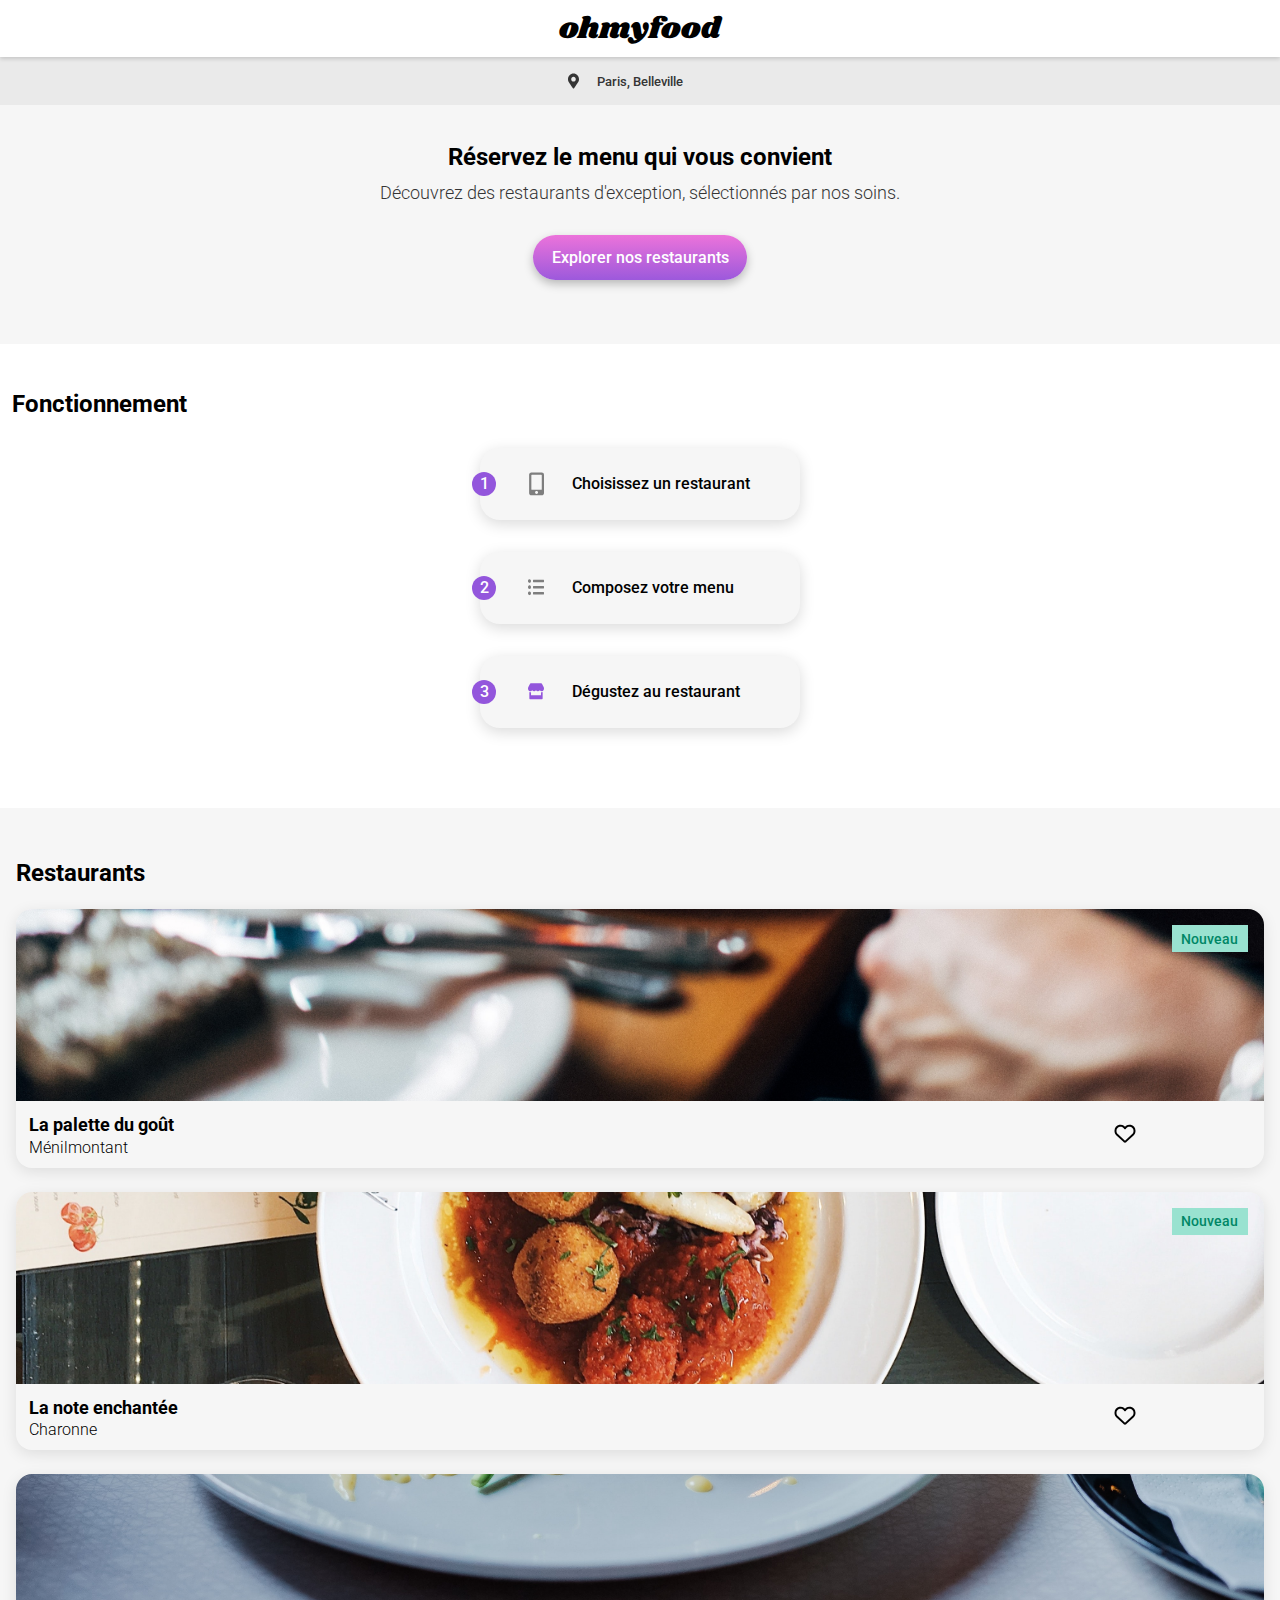
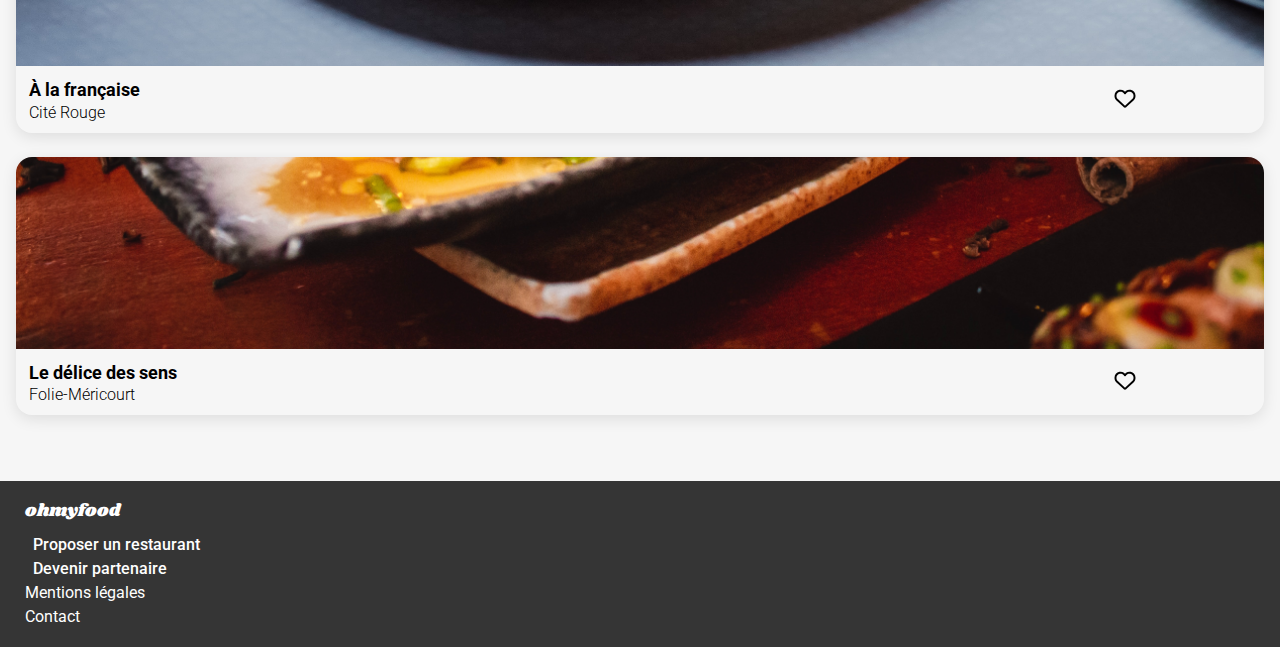
==== commit 5b90e9eb: "ohmyfood_v4" ====
--- a/index.html
+++ b/index.html
@@ -37,7 +37,7 @@
         <section class="section__cto">
             <h2 class="section__cto__title">Réservez le menu qui vous convient</h2>
             <p class="section__cto__p">Découvrez des restaurants d'exception, sélectionnés par nos soins.</p>
-            <input class="btn" type="button" value="Explorer nos restaurants">
+            <a href="#restaurants"><input class="btn" type="button" value="Explorer nos restaurants"></a>
         </section>
 
         <section class="section__fonctionnement">
@@ -65,19 +65,18 @@
             </ul>
         </section>
 
-        <section class="section__restaurants">
+        <section id="restaurants" class="section__restaurants">
 
 
             <h2 class="section__restaurants__title">Restaurants</h2>
 
             <div class="restaurants">
                 <article class="restaurants__cards">
-                    <a class="restaurants__cards__link" href="#">
+                    <a class="restaurants__cards__link" href="./Restaurants/la_palette_du_gout.html">
                         <img class="restaurants__cards__link__img"
                             src="./Assets/images/restaurants/jay-wennington-N_Y88TWmGwA-unsplash.jpg"
                             alt="photo d'un plat de restaurant">
                         <p class="restaurants__cards__link__new">Nouveau</p>
-
                         <div class="restaurants__cards__link__card-content">
                             <h3 class="restaurants__cards__link__card-content__title">La palette du goût</h3>
                             <p class="restaurants__cards__link__card-content__subtitle">Ménilmontant</p>
@@ -88,27 +87,25 @@
                         <path
                             d="M225.8 468.2l-2.5-2.3L48.1 303.2C17.4 274.7 0 234.7 0 192.8v-3.3c0-70.4 50-130.8 119.2-144C158.6 37.9 198.9 47 231 69.6c9 6.4 17.4 13.8 25 22.3c4.2-4.8 8.7-9.2 13.5-13.3c3.7-3.2 7.5-6.2 11.5-9c0 0 0 0 0 0C313.1 47 353.4 37.9 392.8 45.4C462 58.6 512 119.1 512 189.5v3.3c0 41.9-17.4 81.9-48.1 110.4L288.7 465.9l-2.5 2.3c-8.2 7.6-19 11.9-30.2 11.9s-22-4.2-30.2-11.9zM239.1 145c-.4-.3-.7-.7-1-1.1l-17.8-20c0 0-.1-.1-.1-.1c0 0 0 0 0 0c-23.1-25.9-58-37.7-92-31.2C81.6 101.5 48 142.1 48 189.5v3.3c0 28.5 11.9 55.8 32.8 75.2L256 430.7 431.2 268c20.9-19.4 32.8-46.7 32.8-75.2v-3.3c0-47.3-33.6-88-80.1-96.9c-34-6.5-69 5.4-92 31.2c0 0 0 0-.1 .1s0 0-.1 .1l-17.8 20c-.3 .4-.7 .7-1 1.1c-4.5 4.5-10.6 7-16.9 7s-12.4-2.5-16.9-7z" />
                     </svg>
-
-
-                    <svg class="restaurants__cards__like--display" xmlns="http://www.w3.org/2000/svg" height="16"
-                        width="16" viewBox="0 0 512 512"
-                        fill="url(#paint0_linear_164175_527)"><!--!Font Awesome Free 6.5.1 by @fontawesome - https://fontawesome.com License - https://fontawesome.com/license/free Copyright 2024 Fonticons, Inc.-->
-                        <path
-                            d="M47.6 300.4L228.3 469.1c7.5 7 17.4 10.9 27.7 10.9s20.2-3.9 27.7-10.9L464.4 300.4c30.4-28.3 47.6-68 47.6-109.5v-5.8c0-69.9-50.5-129.5-119.4-141C347 36.5 300.6 51.4 268 84L256 96 244 84c-32.6-32.6-79-47.5-124.6-39.9C50.5 55.6 0 115.2 0 185.1v5.8c0 41.5 17.2 81.2 47.6 109.5z" />
-                        <defs>
-                            <linearGradient id="paint0_linear_164175_527" x1="50%" y1="0" x2="50%" y2="70%"
-                                gradientUnits="userSpaceOnUse">
-                                <stop stop-color="#9356DC" />
-                                <stop offset="1" stop-color="#FF79DA" />
-                            </linearGradient>
-                        </defs>
-                    </svg>
-                </article>
-
-
-
-                <article class="restaurants__cards">
-                    <a class="restaurants__cards__link" href="#">
+                    <svg class="restaurants__cards__like--display" xmlns="http://www.w3.org/2000/svg" height="16"
+                        width="16" viewBox="0 0 512 512"
+                        fill="url(#paint0_linear_164175_527)"><!--!Font Awesome Free 6.5.1 by @fontawesome - https://fontawesome.com License - https://fontawesome.com/license/free Copyright 2024 Fonticons, Inc.-->
+                        <path
+                            d="M47.6 300.4L228.3 469.1c7.5 7 17.4 10.9 27.7 10.9s20.2-3.9 27.7-10.9L464.4 300.4c30.4-28.3 47.6-68 47.6-109.5v-5.8c0-69.9-50.5-129.5-119.4-141C347 36.5 300.6 51.4 268 84L256 96 244 84c-32.6-32.6-79-47.5-124.6-39.9C50.5 55.6 0 115.2 0 185.1v5.8c0 41.5 17.2 81.2 47.6 109.5z" />
+                        <defs>
+                            <linearGradient id="paint0_linear_164175_527" x1="50%" y1="0" x2="50%" y2="70%"
+                                gradientUnits="userSpaceOnUse">
+                                <stop stop-color="#9356DC" />
+                                <stop offset="1" stop-color="#FF79DA" />
+                            </linearGradient>
+                        </defs>
+                    </svg>
+                </article>
+
+
+
+                <article class="restaurants__cards">
+                    <a class="restaurants__cards__link" href="./Restaurants/la_note_enchantee.html">
                         <img class="restaurants__cards__link__img restaurants__cards__link__img--center"
                             src="./Assets/images/restaurants/stil-u2Lp8tXIcjw-unsplash.jpg"
                             alt="photo d'un plat de restaurant">
@@ -143,7 +140,7 @@
 
 
                 <article class="restaurants__cards">
-                    <a class="restaurants__cards__link" href="#">
+                    <a class="restaurants__cards__link" href="./Restaurants/a_la_francaise.html">
                         <img class="restaurants__cards__link__img"
                             src="./Assets/images/restaurants/toa-heftiba-DQKerTsQwi0-unsplash.jpg"
                             alt="photo d'un plat de restaurant">
@@ -177,7 +174,7 @@
 
 
                 <article class="restaurants__cards">
-                    <a class="restaurants__cards__link" href="#">
+                    <a class="restaurants__cards__link" href="./Restaurants/le_delice_des_sens.html">
                         <img class="restaurants__cards__link__img"
                             src="./Assets/images/restaurants/louis-hansel-shotsoflouis-qNBGVyOCY8Q-unsplash.jpg"
                             alt="photo d'un plat de restaurant">
@@ -223,8 +220,8 @@
     </main>
 
     <footer class="footer">
+        <h2>ohmyfood</h2>
         <ul class="footer__ul">
-            <h2>ohmyfood</h2>
             <li class="footer__ul__subtitle"><a href="#"><i class="fa-solid fa-utensils"></i>Proposer un restaurant</a>
             </li>
             <li class="footer__ul__subtitle"><a href="#"><i class="fa-solid fa-handshake-angle"></i>Devenir
--- a/SASS/index.css
+++ b/SASS/index.css
@@ -60,9 +60,7 @@
 
 /*Variables Couleurs*/
 /*Fonts*/
-/*Mixin pour la bordure ombre dans l'header*/
 /*Boutons du site*/
-/*Header*/
 .header {
   display: flex;
   justify-content: center;
@@ -72,7 +70,7 @@
 .header__title {
   font-family: "Shrikhand", serif;
   color: black;
-  box-shadow: 0px 2px 4px rgba(0, 0, 0, 0.15);
+  box-shadow: 0px 2px 4px 0px rgba(0, 0, 0, 0.15);
   box-sizing: border-box;
   display: flex;
   justify-content: center;
@@ -238,7 +236,7 @@
   flex-direction: column;
   justify-content: center;
   align-items: center;
-  padding: 4.5rem 1rem 4rem 1rem;
+  padding: 3.37rem 1rem 4.12rem 1rem;
   gap: 1.5rem;
 }
 .section__restaurants__title {
@@ -346,8 +344,16 @@
 
 .footer {
   display: flex;
+  flex-direction: column;
   padding: 1.38rem 1.56rem;
   background-color: #353535;
+  width: 100%;
+}
+.footer h2 {
+  font-family: "Shrikhand", serif;
+  color: white;
+  font-size: 1.1rem;
+  margin-bottom: 1rem;
 }
 .footer__ul {
   display: flex;
@@ -357,12 +363,6 @@
 .footer__ul a {
   text-decoration: none;
   color: white;
-}
-.footer__ul h2 {
-  font-family: "Shrikhand", serif;
-  color: white;
-  font-size: 1.1rem;
-  margin-bottom: 1rem;
 }
 .footer__ul i {
   width: 1.5rem;
@@ -385,4 +385,102 @@
   font-family: "Roboto", sans-serif;
   font-weight: 400;
   color: white;
+}
+
+@media (min-width: 1440px) {
+  /* SECTION FONCTIONNEMENT */
+  .section__fonctionnement {
+    display: flex;
+    flex-direction: column;
+    align-items: center;
+    justify-content: center;
+    width: 100%;
+    padding: 3rem 11rem 3rem 11rem;
+  }
+  .section__fonctionnement ul {
+    display: flex;
+    flex-direction: row;
+    gap: 3rem;
+  }
+  /* SECTION RESTAURANTS */
+  .section__restaurants {
+    padding: 1.88rem 11rem 1.88rem 11rem;
+  }
+  .section__restaurants__title {
+    font-family: "Roboto", sans-serif;
+    font-weight: 700;
+    font-size: 1.5rem;
+    margin: 0;
+    display: flex;
+    align-self: flex-start;
+    align-content: center;
+  }
+  .section__restaurants .restaurants {
+    display: grid;
+    grid-template-columns: 1fr 1fr;
+    grid-template-rows: 1fr 1fr;
+    row-gap: 3rem;
+    -moz-column-gap: 6rem;
+         column-gap: 6rem;
+  }
+  .footer {
+    display: flex;
+    flex-direction: column;
+    padding: 1.38rem 1.56rem;
+    background-color: #353535;
+    width: 100%;
+    display: flex;
+    flex-direction: row-reverse;
+    align-items: flex-start;
+    justify-content: flex-start;
+    padding: 1.56rem 1.88rem 1.56rem 1.88rem;
+  }
+  .footer h2 {
+    font-family: "Shrikhand", serif;
+    color: white;
+    font-size: 1.1rem;
+    margin-bottom: 1rem;
+  }
+  .footer__ul {
+    display: flex;
+    flex-direction: column;
+    gap: 0.5rem;
+  }
+  .footer__ul a {
+    text-decoration: none;
+    color: white;
+  }
+  .footer__ul i {
+    width: 1.5rem;
+    margin-right: 0.5rem;
+  }
+  .footer__ul__subtitle {
+    font-family: "Roboto", sans-serif;
+    font-weight: 500;
+    color: white;
+    display: flex;
+    flex-direction: row;
+    gap: 0.5rem;
+  }
+  .footer__ul__contact {
+    font-family: "Roboto", sans-serif;
+    font-weight: 400;
+    color: white;
+  }
+  .footer__ul__mentions {
+    font-family: "Roboto", sans-serif;
+    font-weight: 400;
+    color: white;
+  }
+  .footer h2 {
+    font-family: "Shrikhand", serif;
+    color: white;
+    font-size: 1.1rem;
+    margin: 3rem 0rem 0rem 1rem;
+  }
+  .footer__ul {
+    display: flex;
+    flex-direction: row;
+    margin-top: 3rem;
+  }
 }/*# sourceMappingURL=index.css.map */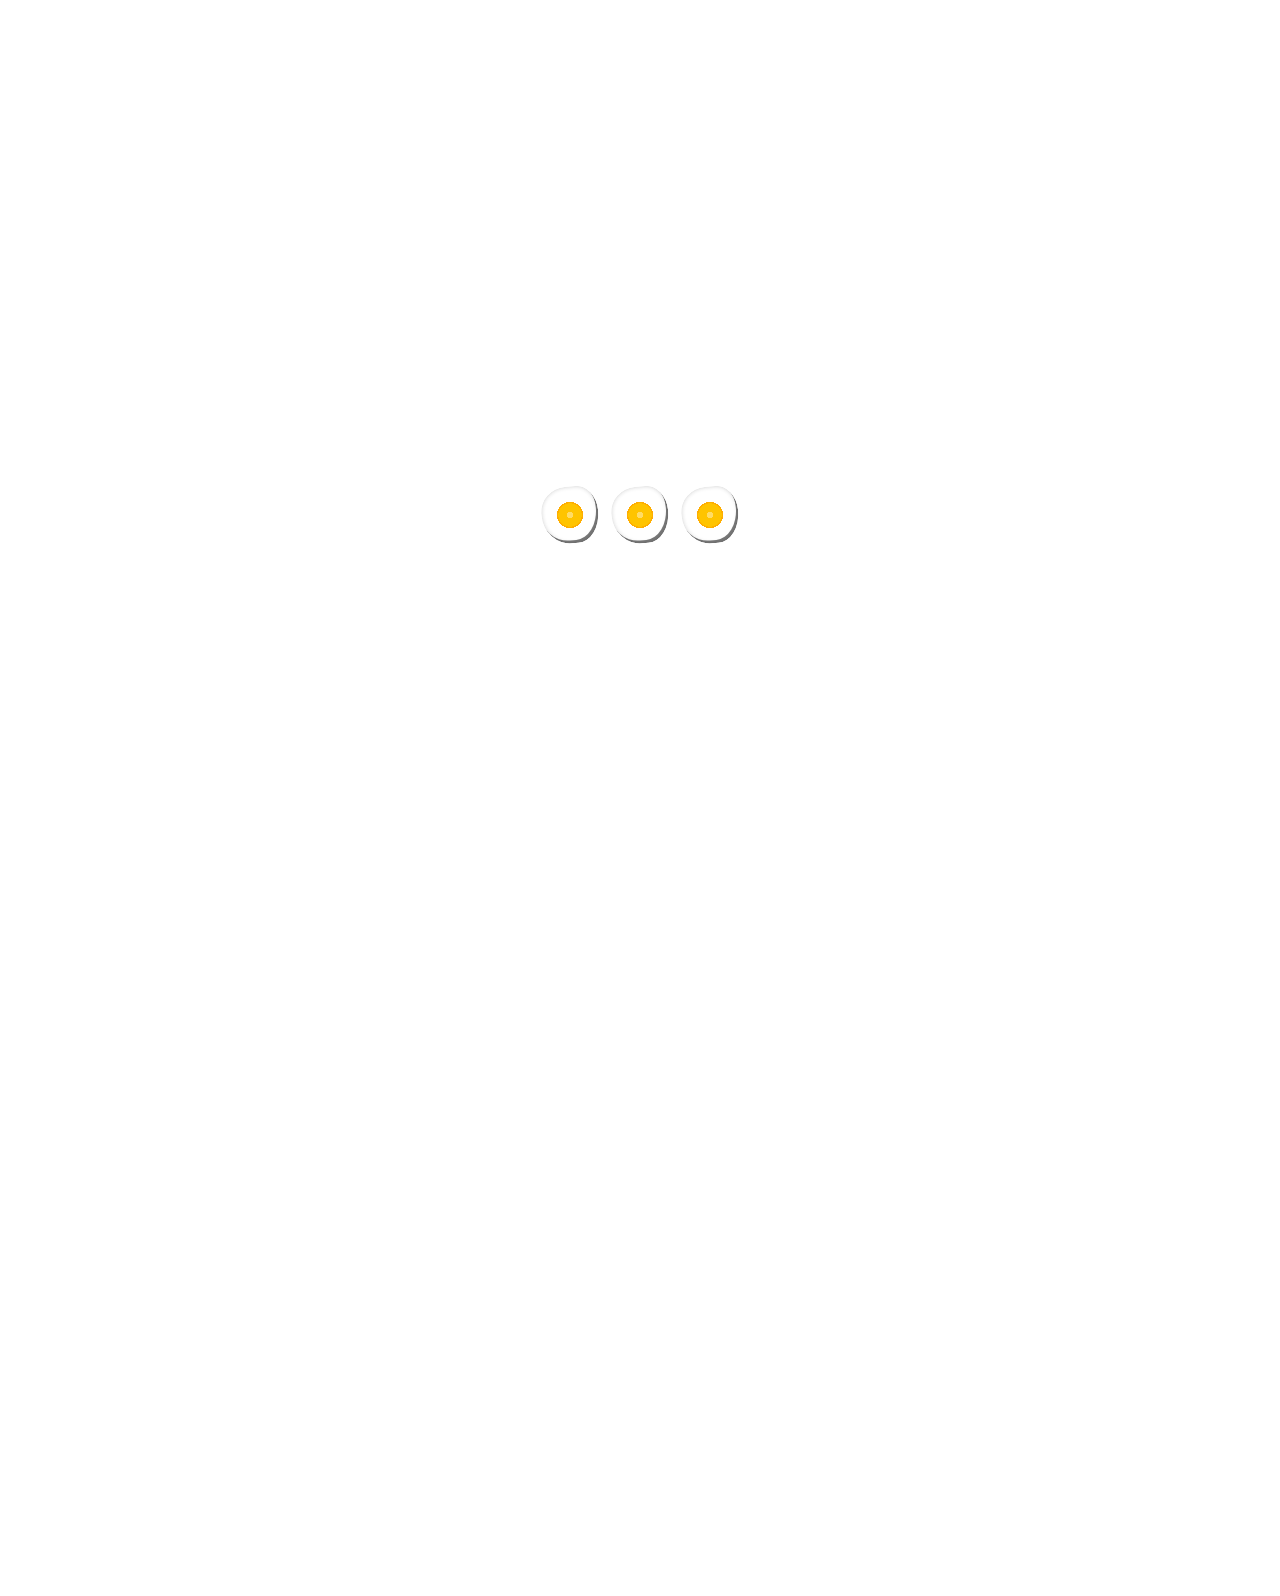
==== commit 7e170678: "ohmyfood-v4" ====
--- a/index.html
+++ b/index.html
@@ -8,13 +8,13 @@
     <title>Oh My Food</title>
     <link rel="stylesheet" href="https://cdnjs.cloudflare.com/ajax/libs/font-awesome/6.2.1/css/all.min.css"
         integrity="sha512-MV7K8+y+gLIBoVD59lQIYicR65iaqukzvf/nwasF0nqhPay5w/9lJmVM2hMDcnK1OnMGCdVK+iQrJ7lzPJQd1w=="
-        crossorigin="anonymous" referrerpolicy="no-referrer"/>
+        crossorigin="anonymous" referrerpolicy="no-referrer" />
     <link rel="stylesheet" href="./SASS/index.css">
 
 </head>
-
 <body>
 
+    <div class="container">
 
     <header>
         <div class="header">
@@ -22,7 +22,7 @@
 
             <div class="header__location">
                 <form class="header__location__form" method="get" action="#">
-                    <label><img class="header__location__form__img" src="./Assets/images/icones/Pin.svg"
+                    <label><img class="header__location__form__icone" src="./Assets/images/icones/Pin.svg"
                             alt="icone de localisation"></label>
                     <input class="header__location__form__input" type="text" name="ville" id="ville"
                         placeholder="Paris, Belleville" size="12" maxlength="30">
@@ -36,187 +36,175 @@
     <main>
         <section class="section__cto">
             <h2 class="section__cto__title">Réservez le menu qui vous convient</h2>
-            <p class="section__cto__p">Découvrez des restaurants d'exception, sélectionnés par nos soins.</p>
-            <a href="#restaurants"><input class="btn" type="button" value="Explorer nos restaurants"></a>
+            <p class="section__cto__text">Découvrez des restaurants d'exception, sélectionnés par nos soins.</p>
+            <a href="#restaurants"><button class="section__cto__btn" type="button">Explorer nos restaurants</button></a>
         </section>
 
         <section class="section__fonctionnement">
             <h2 class="section__fonctionnement__title">Fonctionnement</h2>
             <ul>
                 <li class="section__fonctionnement__li">
-                    <p class="section__fonctionnement__li__p">1</p>
-                    <img src="./Assets/images/icones/mobile-screen-button.svg" alt="icone d'un 
+                    <p class="section__fonctionnement__li__numero">1</p>
+                    <img class="section__fonctionnement__li__icone"
+                        src="./Assets/images/icones/mobile-screen-button.svg" alt="icone d'un 
                 mobile">
-                    <p class="section__fonctionnement__li__p2">Choisissez un restaurant</p>
+                    <p class="section__fonctionnement__li__text">Choisissez un restaurant</p>
                 </li>
 
                 <li class="section__fonctionnement__li">
-                    <p class="section__fonctionnement__li__p">2</p>
-                    <img src="./Assets/images/icones/list-ul.svg" alt="icone d'une liste">
-                    <p class="section__fonctionnement__li__p2">Composez votre menu</p>
+                    <p class="section__fonctionnement__li__numero">2</p>
+                    <img class="section__fonctionnement__li__icone" src="./Assets/images/icones/list-ul.svg"
+                        alt="icone d'une liste">
+                    <p class="section__fonctionnement__li__text">Composez votre menu</p>
                 </li>
 
                 <li class="section__fonctionnement__li">
-                    <p class="section__fonctionnement__li__p">3</p>
-                    <img src="./Assets/images/icones/store.svg" alt="icone d'un magasin">
-                    <p class="section__fonctionnement__li__p2">Dégustez au restaurant</p>
+                    <p class="section__fonctionnement__li__numero">3</p>
+                    <img class="section__fonctionnement__li__icone" src="./Assets/images/icones/store.svg"
+                        alt="icone d'un magasin">
+                    <p class="section__fonctionnement__li__text">Dégustez au restaurant</p>
                 </li>
 
             </ul>
         </section>
 
         <section id="restaurants" class="section__restaurants">
-
-
             <h2 class="section__restaurants__title">Restaurants</h2>
 
             <div class="restaurants">
-                <article class="restaurants__cards">
-                    <a class="restaurants__cards__link" href="./Restaurants/la_palette_du_gout.html">
-                        <img class="restaurants__cards__link__img"
+                <article class="restaurants__card">
+                    <a class="restaurants__card__link" href="./Restaurants/la_palette_du_gout.html">
+                        <img class="restaurants__card__link__img"
                             src="./Assets/images/restaurants/jay-wennington-N_Y88TWmGwA-unsplash.jpg"
                             alt="photo d'un plat de restaurant">
-                        <p class="restaurants__cards__link__new">Nouveau</p>
-                        <div class="restaurants__cards__link__card-content">
-                            <h3 class="restaurants__cards__link__card-content__title">La palette du goût</h3>
-                            <p class="restaurants__cards__link__card-content__subtitle">Ménilmontant</p>
-                        </div>
-                    </a>
-                    <svg class="restaurants__cards__like" xmlns="http://www.w3.org/2000/svg" height="16" width="16"
-                        viewBox="0 0 512 512"><!--!Font Awesome Free 6.5.1 by @fontawesome - https://fontawesome.com License - https://fontawesome.com/license/free Copyright 2024 Fonticons, Inc.-->
-                        <path
-                            d="M225.8 468.2l-2.5-2.3L48.1 303.2C17.4 274.7 0 234.7 0 192.8v-3.3c0-70.4 50-130.8 119.2-144C158.6 37.9 198.9 47 231 69.6c9 6.4 17.4 13.8 25 22.3c4.2-4.8 8.7-9.2 13.5-13.3c3.7-3.2 7.5-6.2 11.5-9c0 0 0 0 0 0C313.1 47 353.4 37.9 392.8 45.4C462 58.6 512 119.1 512 189.5v3.3c0 41.9-17.4 81.9-48.1 110.4L288.7 465.9l-2.5 2.3c-8.2 7.6-19 11.9-30.2 11.9s-22-4.2-30.2-11.9zM239.1 145c-.4-.3-.7-.7-1-1.1l-17.8-20c0 0-.1-.1-.1-.1c0 0 0 0 0 0c-23.1-25.9-58-37.7-92-31.2C81.6 101.5 48 142.1 48 189.5v3.3c0 28.5 11.9 55.8 32.8 75.2L256 430.7 431.2 268c20.9-19.4 32.8-46.7 32.8-75.2v-3.3c0-47.3-33.6-88-80.1-96.9c-34-6.5-69 5.4-92 31.2c0 0 0 0-.1 .1s0 0-.1 .1l-17.8 20c-.3 .4-.7 .7-1 1.1c-4.5 4.5-10.6 7-16.9 7s-12.4-2.5-16.9-7z" />
-                    </svg>
-                    <svg class="restaurants__cards__like--display" xmlns="http://www.w3.org/2000/svg" height="16"
-                        width="16" viewBox="0 0 512 512"
-                        fill="url(#paint0_linear_164175_527)"><!--!Font Awesome Free 6.5.1 by @fontawesome - https://fontawesome.com License - https://fontawesome.com/license/free Copyright 2024 Fonticons, Inc.-->
-                        <path
-                            d="M47.6 300.4L228.3 469.1c7.5 7 17.4 10.9 27.7 10.9s20.2-3.9 27.7-10.9L464.4 300.4c30.4-28.3 47.6-68 47.6-109.5v-5.8c0-69.9-50.5-129.5-119.4-141C347 36.5 300.6 51.4 268 84L256 96 244 84c-32.6-32.6-79-47.5-124.6-39.9C50.5 55.6 0 115.2 0 185.1v5.8c0 41.5 17.2 81.2 47.6 109.5z" />
-                        <defs>
-                            <linearGradient id="paint0_linear_164175_527" x1="50%" y1="0" x2="50%" y2="70%"
-                                gradientUnits="userSpaceOnUse">
-                                <stop stop-color="#9356DC" />
-                                <stop offset="1" stop-color="#FF79DA" />
-                            </linearGradient>
-                        </defs>
-                    </svg>
-                </article>
-
-
-
-                <article class="restaurants__cards">
-                    <a class="restaurants__cards__link" href="./Restaurants/la_note_enchantee.html">
-                        <img class="restaurants__cards__link__img restaurants__cards__link__img--center"
+                        <p class="restaurants__card__link__badge">Nouveau</p>
+                        <div class="restaurants__card__link__card-content">
+                            <h3 class="restaurants__card__link__card-content__title">La palette du goût</h3>
+                            <p class="restaurants__card__link__card-content__subtitle">Ménilmontant</p>
+                        </div>
+                    </a>
+                    <svg class="restaurants__card__like" xmlns="http://www.w3.org/2000/svg" height="16" width="16"
+                        viewBox="0 0 512 512"><!--!Font Awesome Free 6.5.1 by @fontawesome - https://fontawesome.com License - https://fontawesome.com/license/free Copyright 2024 Fonticons, Inc.-->
+                        <path
+                            d="M225.8 468.2l-2.5-2.3L48.1 303.2C17.4 274.7 0 234.7 0 192.8v-3.3c0-70.4 50-130.8 119.2-144C158.6 37.9 198.9 47 231 69.6c9 6.4 17.4 13.8 25 22.3c4.2-4.8 8.7-9.2 13.5-13.3c3.7-3.2 7.5-6.2 11.5-9c0 0 0 0 0 0C313.1 47 353.4 37.9 392.8 45.4C462 58.6 512 119.1 512 189.5v3.3c0 41.9-17.4 81.9-48.1 110.4L288.7 465.9l-2.5 2.3c-8.2 7.6-19 11.9-30.2 11.9s-22-4.2-30.2-11.9zM239.1 145c-.4-.3-.7-.7-1-1.1l-17.8-20c0 0-.1-.1-.1-.1c0 0 0 0 0 0c-23.1-25.9-58-37.7-92-31.2C81.6 101.5 48 142.1 48 189.5v3.3c0 28.5 11.9 55.8 32.8 75.2L256 430.7 431.2 268c20.9-19.4 32.8-46.7 32.8-75.2v-3.3c0-47.3-33.6-88-80.1-96.9c-34-6.5-69 5.4-92 31.2c0 0 0 0-.1 .1s0 0-.1 .1l-17.8 20c-.3 .4-.7 .7-1 1.1c-4.5 4.5-10.6 7-16.9 7s-12.4-2.5-16.9-7z" />
+                    </svg>
+                    <svg class="restaurants__card__like--display" xmlns="http://www.w3.org/2000/svg" height="16"
+                        width="16" viewBox="0 0 512 512"
+                        fill="url(#paint0_linear_164175_527)"><!--!Font Awesome Free 6.5.1 by @fontawesome - https://fontawesome.com License - https://fontawesome.com/license/free Copyright 2024 Fonticons, Inc.-->
+                        <path
+                            d="M47.6 300.4L228.3 469.1c7.5 7 17.4 10.9 27.7 10.9s20.2-3.9 27.7-10.9L464.4 300.4c30.4-28.3 47.6-68 47.6-109.5v-5.8c0-69.9-50.5-129.5-119.4-141C347 36.5 300.6 51.4 268 84L256 96 244 84c-32.6-32.6-79-47.5-124.6-39.9C50.5 55.6 0 115.2 0 185.1v5.8c0 41.5 17.2 81.2 47.6 109.5z" />
+                        <defs>
+                            <linearGradient id="paint0_linear_164175_527" x1="50%" y1="0" x2="50%" y2="70%"
+                                gradientUnits="userSpaceOnUse">
+                                <stop stop-color="#9356DC" />
+                                <stop offset="1" stop-color="#FF79DA" />
+                            </linearGradient>
+                        </defs>
+                    </svg>
+                </article>
+
+                <article class="restaurants__card">
+                    <a class="restaurants__card__link" href="./Restaurants/la_note_enchantee.html">
+                        <img class="restaurants__card__link__img restaurants__card__link__img--center"
                             src="./Assets/images/restaurants/stil-u2Lp8tXIcjw-unsplash.jpg"
                             alt="photo d'un plat de restaurant">
-                        <p class="restaurants__cards__link__new">Nouveau</p>
-                        <div class="restaurants__cards__link__card-content">
-                            <h3 class="restaurants__cards__link__card-content__title">La note enchantée</h3>
-                            <p class="restaurants__cards__link__card-content__subtitle">Charonne</p>
-                        </div>
-                    </a>
-                    <svg class="restaurants__cards__like" xmlns="http://www.w3.org/2000/svg" height="16" width="16"
-                        viewBox="0 0 512 512"><!--!Font Awesome Free 6.5.1 by @fontawesome - https://fontawesome.com License - https://fontawesome.com/license/free Copyright 2024 Fonticons, Inc.-->
-                        <path
-                            d="M225.8 468.2l-2.5-2.3L48.1 303.2C17.4 274.7 0 234.7 0 192.8v-3.3c0-70.4 50-130.8 119.2-144C158.6 37.9 198.9 47 231 69.6c9 6.4 17.4 13.8 25 22.3c4.2-4.8 8.7-9.2 13.5-13.3c3.7-3.2 7.5-6.2 11.5-9c0 0 0 0 0 0C313.1 47 353.4 37.9 392.8 45.4C462 58.6 512 119.1 512 189.5v3.3c0 41.9-17.4 81.9-48.1 110.4L288.7 465.9l-2.5 2.3c-8.2 7.6-19 11.9-30.2 11.9s-22-4.2-30.2-11.9zM239.1 145c-.4-.3-.7-.7-1-1.1l-17.8-20c0 0-.1-.1-.1-.1c0 0 0 0 0 0c-23.1-25.9-58-37.7-92-31.2C81.6 101.5 48 142.1 48 189.5v3.3c0 28.5 11.9 55.8 32.8 75.2L256 430.7 431.2 268c20.9-19.4 32.8-46.7 32.8-75.2v-3.3c0-47.3-33.6-88-80.1-96.9c-34-6.5-69 5.4-92 31.2c0 0 0 0-.1 .1s0 0-.1 .1l-17.8 20c-.3 .4-.7 .7-1 1.1c-4.5 4.5-10.6 7-16.9 7s-12.4-2.5-16.9-7z" />
-                    </svg>
-
-
-                    <svg class="restaurants__cards__like--display" xmlns="http://www.w3.org/2000/svg" height="16"
-                        width="16" viewBox="0 0 512 512"
-                        fill="url(#paint0_linear_164175_527)"><!--!Font Awesome Free 6.5.1 by @fontawesome - https://fontawesome.com License - https://fontawesome.com/license/free Copyright 2024 Fonticons, Inc.-->
-                        <path
-                            d="M47.6 300.4L228.3 469.1c7.5 7 17.4 10.9 27.7 10.9s20.2-3.9 27.7-10.9L464.4 300.4c30.4-28.3 47.6-68 47.6-109.5v-5.8c0-69.9-50.5-129.5-119.4-141C347 36.5 300.6 51.4 268 84L256 96 244 84c-32.6-32.6-79-47.5-124.6-39.9C50.5 55.6 0 115.2 0 185.1v5.8c0 41.5 17.2 81.2 47.6 109.5z" />
-                        <defs>
-                            <linearGradient id="paint0_linear_164175_527" x1="50%" y1="0" x2="50%" y2="70%"
-                                gradientUnits="userSpaceOnUse">
-                                <stop stop-color="#9356DC" />
-                                <stop offset="1" stop-color="#FF79DA" />
-                            </linearGradient>
-                        </defs>
-                    </svg>
-                </article>
-
-
-
-                <article class="restaurants__cards">
-                    <a class="restaurants__cards__link" href="./Restaurants/a_la_francaise.html">
-                        <img class="restaurants__cards__link__img"
+                        <p class="restaurants__card__link__badge">Nouveau</p>
+                        <div class="restaurants__card__link__card-content">
+                            <h3 class="restaurants__card__link__card-content__title">La note enchantée</h3>
+                            <p class="restaurants__card__link__card-content__subtitle">Charonne</p>
+                        </div>
+                    </a>
+                    <svg class="restaurants__card__like" xmlns="http://www.w3.org/2000/svg" height="16" width="16"
+                        viewBox="0 0 512 512"><!--!Font Awesome Free 6.5.1 by @fontawesome - https://fontawesome.com License - https://fontawesome.com/license/free Copyright 2024 Fonticons, Inc.-->
+                        <path
+                            d="M225.8 468.2l-2.5-2.3L48.1 303.2C17.4 274.7 0 234.7 0 192.8v-3.3c0-70.4 50-130.8 119.2-144C158.6 37.9 198.9 47 231 69.6c9 6.4 17.4 13.8 25 22.3c4.2-4.8 8.7-9.2 13.5-13.3c3.7-3.2 7.5-6.2 11.5-9c0 0 0 0 0 0C313.1 47 353.4 37.9 392.8 45.4C462 58.6 512 119.1 512 189.5v3.3c0 41.9-17.4 81.9-48.1 110.4L288.7 465.9l-2.5 2.3c-8.2 7.6-19 11.9-30.2 11.9s-22-4.2-30.2-11.9zM239.1 145c-.4-.3-.7-.7-1-1.1l-17.8-20c0 0-.1-.1-.1-.1c0 0 0 0 0 0c-23.1-25.9-58-37.7-92-31.2C81.6 101.5 48 142.1 48 189.5v3.3c0 28.5 11.9 55.8 32.8 75.2L256 430.7 431.2 268c20.9-19.4 32.8-46.7 32.8-75.2v-3.3c0-47.3-33.6-88-80.1-96.9c-34-6.5-69 5.4-92 31.2c0 0 0 0-.1 .1s0 0-.1 .1l-17.8 20c-.3 .4-.7 .7-1 1.1c-4.5 4.5-10.6 7-16.9 7s-12.4-2.5-16.9-7z" />
+                    </svg>
+
+
+                    <svg class="restaurants__card__like--display" xmlns="http://www.w3.org/2000/svg" height="16"
+                        width="16" viewBox="0 0 512 512"
+                        fill="url(#paint0_linear_164175_527)"><!--!Font Awesome Free 6.5.1 by @fontawesome - https://fontawesome.com License - https://fontawesome.com/license/free Copyright 2024 Fonticons, Inc.-->
+                        <path
+                            d="M47.6 300.4L228.3 469.1c7.5 7 17.4 10.9 27.7 10.9s20.2-3.9 27.7-10.9L464.4 300.4c30.4-28.3 47.6-68 47.6-109.5v-5.8c0-69.9-50.5-129.5-119.4-141C347 36.5 300.6 51.4 268 84L256 96 244 84c-32.6-32.6-79-47.5-124.6-39.9C50.5 55.6 0 115.2 0 185.1v5.8c0 41.5 17.2 81.2 47.6 109.5z" />
+                        <defs>
+                            <linearGradient id="paint0_linear_164175_527" x1="50%" y1="0" x2="50%" y2="70%"
+                                gradientUnits="userSpaceOnUse">
+                                <stop stop-color="#9356DC" />
+                                <stop offset="1" stop-color="#FF79DA" />
+                            </linearGradient>
+                        </defs>
+                    </svg>
+                </article>
+
+                <article class="restaurants__card">
+                    <a class="restaurants__card__link" href="./Restaurants/a_la_francaise.html">
+                        <img class="restaurants__card__link__img"
                             src="./Assets/images/restaurants/toa-heftiba-DQKerTsQwi0-unsplash.jpg"
                             alt="photo d'un plat de restaurant">
-                        <div class="restaurants__cards__link__card-content">
-                            <h3 class="restaurants__cards__link__card-content__title">À la française</h3>
-                            <p class="restaurants__cards__link__card-content__subtitle">Cité Rouge</p>
-                        </div>
-                    </a>
-                    <svg class="restaurants__cards__like" xmlns="http://www.w3.org/2000/svg" height="16" width="16"
-                        viewBox="0 0 512 512"><!--!Font Awesome Free 6.5.1 by @fontawesome - https://fontawesome.com License - https://fontawesome.com/license/free Copyright 2024 Fonticons, Inc.-->
-                        <path
-                            d="M225.8 468.2l-2.5-2.3L48.1 303.2C17.4 274.7 0 234.7 0 192.8v-3.3c0-70.4 50-130.8 119.2-144C158.6 37.9 198.9 47 231 69.6c9 6.4 17.4 13.8 25 22.3c4.2-4.8 8.7-9.2 13.5-13.3c3.7-3.2 7.5-6.2 11.5-9c0 0 0 0 0 0C313.1 47 353.4 37.9 392.8 45.4C462 58.6 512 119.1 512 189.5v3.3c0 41.9-17.4 81.9-48.1 110.4L288.7 465.9l-2.5 2.3c-8.2 7.6-19 11.9-30.2 11.9s-22-4.2-30.2-11.9zM239.1 145c-.4-.3-.7-.7-1-1.1l-17.8-20c0 0-.1-.1-.1-.1c0 0 0 0 0 0c-23.1-25.9-58-37.7-92-31.2C81.6 101.5 48 142.1 48 189.5v3.3c0 28.5 11.9 55.8 32.8 75.2L256 430.7 431.2 268c20.9-19.4 32.8-46.7 32.8-75.2v-3.3c0-47.3-33.6-88-80.1-96.9c-34-6.5-69 5.4-92 31.2c0 0 0 0-.1 .1s0 0-.1 .1l-17.8 20c-.3 .4-.7 .7-1 1.1c-4.5 4.5-10.6 7-16.9 7s-12.4-2.5-16.9-7z" />
-                    </svg>
-
-
-                    <svg class="restaurants__cards__like--display" xmlns="http://www.w3.org/2000/svg" height="16"
-                        width="16" viewBox="0 0 512 512"
-                        fill="url(#paint0_linear_164175_527)"><!--!Font Awesome Free 6.5.1 by @fontawesome - https://fontawesome.com License - https://fontawesome.com/license/free Copyright 2024 Fonticons, Inc.-->
-                        <path
-                            d="M47.6 300.4L228.3 469.1c7.5 7 17.4 10.9 27.7 10.9s20.2-3.9 27.7-10.9L464.4 300.4c30.4-28.3 47.6-68 47.6-109.5v-5.8c0-69.9-50.5-129.5-119.4-141C347 36.5 300.6 51.4 268 84L256 96 244 84c-32.6-32.6-79-47.5-124.6-39.9C50.5 55.6 0 115.2 0 185.1v5.8c0 41.5 17.2 81.2 47.6 109.5z" />
-                        <defs>
-                            <linearGradient id="paint0_linear_164175_527" x1="50%" y1="0" x2="50%" y2="70%"
-                                gradientUnits="userSpaceOnUse">
-                                <stop stop-color="#9356DC" />
-                                <stop offset="1" stop-color="#FF79DA" />
-                            </linearGradient>
-                        </defs>
-                    </svg>
-                </article>
-
-
-
-                <article class="restaurants__cards">
-                    <a class="restaurants__cards__link" href="./Restaurants/le_delice_des_sens.html">
-                        <img class="restaurants__cards__link__img"
+                        <div class="restaurants__card__link__card-content">
+                            <h3 class="restaurants__card__link__card-content__title">À la française</h3>
+                            <p class="restaurants__card__link__card-content__subtitle">Cité Rouge</p>
+                        </div>
+                    </a>
+                    <svg class="restaurants__card__like" xmlns="http://www.w3.org/2000/svg" height="16" width="16"
+                        viewBox="0 0 512 512"><!--!Font Awesome Free 6.5.1 by @fontawesome - https://fontawesome.com License - https://fontawesome.com/license/free Copyright 2024 Fonticons, Inc.-->
+                        <path
+                            d="M225.8 468.2l-2.5-2.3L48.1 303.2C17.4 274.7 0 234.7 0 192.8v-3.3c0-70.4 50-130.8 119.2-144C158.6 37.9 198.9 47 231 69.6c9 6.4 17.4 13.8 25 22.3c4.2-4.8 8.7-9.2 13.5-13.3c3.7-3.2 7.5-6.2 11.5-9c0 0 0 0 0 0C313.1 47 353.4 37.9 392.8 45.4C462 58.6 512 119.1 512 189.5v3.3c0 41.9-17.4 81.9-48.1 110.4L288.7 465.9l-2.5 2.3c-8.2 7.6-19 11.9-30.2 11.9s-22-4.2-30.2-11.9zM239.1 145c-.4-.3-.7-.7-1-1.1l-17.8-20c0 0-.1-.1-.1-.1c0 0 0 0 0 0c-23.1-25.9-58-37.7-92-31.2C81.6 101.5 48 142.1 48 189.5v3.3c0 28.5 11.9 55.8 32.8 75.2L256 430.7 431.2 268c20.9-19.4 32.8-46.7 32.8-75.2v-3.3c0-47.3-33.6-88-80.1-96.9c-34-6.5-69 5.4-92 31.2c0 0 0 0-.1 .1s0 0-.1 .1l-17.8 20c-.3 .4-.7 .7-1 1.1c-4.5 4.5-10.6 7-16.9 7s-12.4-2.5-16.9-7z" />
+                    </svg>
+
+
+                    <svg class="restaurants__card__like--display" xmlns="http://www.w3.org/2000/svg" height="16"
+                        width="16" viewBox="0 0 512 512"
+                        fill="url(#paint0_linear_164175_527)"><!--!Font Awesome Free 6.5.1 by @fontawesome - https://fontawesome.com License - https://fontawesome.com/license/free Copyright 2024 Fonticons, Inc.-->
+                        <path
+                            d="M47.6 300.4L228.3 469.1c7.5 7 17.4 10.9 27.7 10.9s20.2-3.9 27.7-10.9L464.4 300.4c30.4-28.3 47.6-68 47.6-109.5v-5.8c0-69.9-50.5-129.5-119.4-141C347 36.5 300.6 51.4 268 84L256 96 244 84c-32.6-32.6-79-47.5-124.6-39.9C50.5 55.6 0 115.2 0 185.1v5.8c0 41.5 17.2 81.2 47.6 109.5z" />
+                        <defs>
+                            <linearGradient id="paint0_linear_164175_527" x1="50%" y1="0" x2="50%" y2="70%"
+                                gradientUnits="userSpaceOnUse">
+                                <stop stop-color="#9356DC" />
+                                <stop offset="1" stop-color="#FF79DA" />
+                            </linearGradient>
+                        </defs>
+                    </svg>
+                </article>
+
+                <article class="restaurants__card">
+                    <a class="restaurants__card__link" href="./Restaurants/le_delice_des_sens.html">
+                        <img class="restaurants__card__link__img"
                             src="./Assets/images/restaurants/louis-hansel-shotsoflouis-qNBGVyOCY8Q-unsplash.jpg"
                             alt="photo d'un plat de restaurant">
-                        <div class="restaurants__cards__link__card-content">
-                            <h3 class="restaurants__cards__link__card-content__title">Le délice des sens</h3>
-                            <p class="restaurants__cards__link__card-content__subtitle">Folie-Méricourt</p>
-                        </div>
-                    </a>
-                    <svg class="restaurants__cards__like" xmlns="http://www.w3.org/2000/svg" height="16" width="16"
-                        viewBox="0 0 512 512"><!--!Font Awesome Free 6.5.1 by @fontawesome - https://fontawesome.com License - https://fontawesome.com/license/free Copyright 2024 Fonticons, Inc.-->
-                        <path
-                            d="M225.8 468.2l-2.5-2.3L48.1 303.2C17.4 274.7 0 234.7 0 192.8v-3.3c0-70.4 50-130.8 119.2-144C158.6 37.9 198.9 47 231 69.6c9 6.4 17.4 13.8 25 22.3c4.2-4.8 8.7-9.2 13.5-13.3c3.7-3.2 7.5-6.2 11.5-9c0 0 0 0 0 0C313.1 47 353.4 37.9 392.8 45.4C462 58.6 512 119.1 512 189.5v3.3c0 41.9-17.4 81.9-48.1 110.4L288.7 465.9l-2.5 2.3c-8.2 7.6-19 11.9-30.2 11.9s-22-4.2-30.2-11.9zM239.1 145c-.4-.3-.7-.7-1-1.1l-17.8-20c0 0-.1-.1-.1-.1c0 0 0 0 0 0c-23.1-25.9-58-37.7-92-31.2C81.6 101.5 48 142.1 48 189.5v3.3c0 28.5 11.9 55.8 32.8 75.2L256 430.7 431.2 268c20.9-19.4 32.8-46.7 32.8-75.2v-3.3c0-47.3-33.6-88-80.1-96.9c-34-6.5-69 5.4-92 31.2c0 0 0 0-.1 .1s0 0-.1 .1l-17.8 20c-.3 .4-.7 .7-1 1.1c-4.5 4.5-10.6 7-16.9 7s-12.4-2.5-16.9-7z" />
-                    </svg>
-
-
-                    <svg class="restaurants__cards__like--display" xmlns="http://www.w3.org/2000/svg" height="16"
-                        width="16" viewBox="0 0 512 512"
-                        fill="url(#paint0_linear_164175_527)"><!--!Font Awesome Free 6.5.1 by @fontawesome - https://fontawesome.com License - https://fontawesome.com/license/free Copyright 2024 Fonticons, Inc.-->
-                        <path
-                            d="M47.6 300.4L228.3 469.1c7.5 7 17.4 10.9 27.7 10.9s20.2-3.9 27.7-10.9L464.4 300.4c30.4-28.3 47.6-68 47.6-109.5v-5.8c0-69.9-50.5-129.5-119.4-141C347 36.5 300.6 51.4 268 84L256 96 244 84c-32.6-32.6-79-47.5-124.6-39.9C50.5 55.6 0 115.2 0 185.1v5.8c0 41.5 17.2 81.2 47.6 109.5z" />
-                        <defs>
-                            <linearGradient id="paint0_linear_164175_527" x1="50%" y1="0" x2="50%" y2="70%"
-                                gradientUnits="userSpaceOnUse">
-                                <stop stop-color="#9356DC" />
-                                <stop offset="1" stop-color="#FF79DA" />
-                            </linearGradient>
-                        </defs>
-                    </svg>
-
-
-
-
-                </article>
-
-
+                        <div class="restaurants__card__link__card-content">
+                            <h3 class="restaurants__card__link__card-content__title">Le délice des sens</h3>
+                            <p class="restaurants__card__link__card-content__subtitle">Folie-Méricourt</p>
+                        </div>
+                    </a>
+                    <svg class="restaurants__card__like" xmlns="http://www.w3.org/2000/svg" height="16" width="16"
+                        viewBox="0 0 512 512"><!--!Font Awesome Free 6.5.1 by @fontawesome - https://fontawesome.com License - https://fontawesome.com/license/free Copyright 2024 Fonticons, Inc.-->
+                        <path
+                            d="M225.8 468.2l-2.5-2.3L48.1 303.2C17.4 274.7 0 234.7 0 192.8v-3.3c0-70.4 50-130.8 119.2-144C158.6 37.9 198.9 47 231 69.6c9 6.4 17.4 13.8 25 22.3c4.2-4.8 8.7-9.2 13.5-13.3c3.7-3.2 7.5-6.2 11.5-9c0 0 0 0 0 0C313.1 47 353.4 37.9 392.8 45.4C462 58.6 512 119.1 512 189.5v3.3c0 41.9-17.4 81.9-48.1 110.4L288.7 465.9l-2.5 2.3c-8.2 7.6-19 11.9-30.2 11.9s-22-4.2-30.2-11.9zM239.1 145c-.4-.3-.7-.7-1-1.1l-17.8-20c0 0-.1-.1-.1-.1c0 0 0 0 0 0c-23.1-25.9-58-37.7-92-31.2C81.6 101.5 48 142.1 48 189.5v3.3c0 28.5 11.9 55.8 32.8 75.2L256 430.7 431.2 268c20.9-19.4 32.8-46.7 32.8-75.2v-3.3c0-47.3-33.6-88-80.1-96.9c-34-6.5-69 5.4-92 31.2c0 0 0 0-.1 .1s0 0-.1 .1l-17.8 20c-.3 .4-.7 .7-1 1.1c-4.5 4.5-10.6 7-16.9 7s-12.4-2.5-16.9-7z" />
+                    </svg>
+
+
+                    <svg class="restaurants__card__like--display" xmlns="http://www.w3.org/2000/svg" height="16"
+                        width="16" viewBox="0 0 512 512"
+                        fill="url(#paint0_linear_164175_527)"><!--!Font Awesome Free 6.5.1 by @fontawesome - https://fontawesome.com License - https://fontawesome.com/license/free Copyright 2024 Fonticons, Inc.-->
+                        <path
+                            d="M47.6 300.4L228.3 469.1c7.5 7 17.4 10.9 27.7 10.9s20.2-3.9 27.7-10.9L464.4 300.4c30.4-28.3 47.6-68 47.6-109.5v-5.8c0-69.9-50.5-129.5-119.4-141C347 36.5 300.6 51.4 268 84L256 96 244 84c-32.6-32.6-79-47.5-124.6-39.9C50.5 55.6 0 115.2 0 185.1v5.8c0 41.5 17.2 81.2 47.6 109.5z" />
+                        <defs>
+                            <linearGradient id="paint0_linear_164175_527" x1="50%" y1="0" x2="50%" y2="70%"
+                                gradientUnits="userSpaceOnUse">
+                                <stop stop-color="#9356DC" />
+                                <stop offset="1" stop-color="#FF79DA" />
+                            </linearGradient>
+                        </defs>
+                    </svg>
+
+
+
+
+                </article>
             </div>
-
         </section>
-
-
-
-
     </main>
 
     <footer class="footer">
@@ -231,8 +219,13 @@
                     Contact</a></li>
         </ul>
     </footer>
-
+    </div>
+
+    <div class="loader">
+        <div class="egg1"></div>
+        <div class="egg2"></div>
+        <div class="egg3"></div>
+    </div>
 
 </body>
-
 </html>--- a/SASS/index.css
+++ b/SASS/index.css
@@ -61,6 +61,167 @@
 /*Variables Couleurs*/
 /*Fonts*/
 /*Boutons du site*/
+.loader {
+  display: flex;
+  flex-direction: row;
+  justify-content: center;
+  width: 100%;
+  position: fixed;
+  top: 30rem;
+  left: 0%;
+  animation-name: display;
+  animation-delay: 5s;
+  animation-fill-mode: forwards;
+  visibility: visible;
+  animation-duration: 0.3s;
+  opacity: 1;
+}
+@keyframes display {
+  to {
+    visibility: hidden;
+    opacity: 0;
+  }
+}
+.loader .egg1 {
+  width: 6rem;
+  height: 6rem;
+  display: flex;
+  margin: -0.8rem;
+  position: relative;
+  animation-name: bounce1;
+  animation-duration: 1s;
+  animation-iteration-count: infinite;
+  animation-timing-function: ease-in-out;
+}
+@keyframes bounce1 {
+  0% {
+    transform: translateY(0rem);
+  }
+  50% {
+    transform: translateY(-3rem);
+  }
+  100% {
+    transform: translateY(0rem);
+  }
+}
+.loader .egg1::before {
+  content: "";
+  position: absolute;
+  left: 50%;
+  top: 50%;
+  transform: translate(-50%, -50%) skew(-10deg, 10deg) rotate(-15deg);
+  width: 3.5em;
+  height: 3.5rem;
+  background: #fff;
+  background-image: radial-gradient(circle 0.2rem, rgba(255, 255, 255, 0.4) 90%, transparent 10%), radial-gradient(circle 0.8rem, #ffc400 90%, transparent 10%), radial-gradient(circle 0.8rem, #ffae00 100%, transparent 0);
+  background-repeat: no-repeat;
+  box-shadow: -0.125rem -0.188rem rgba(0, 0, 0, 0.527) inset, 0 0 0.25rem rgba(41, 39, 39, 0.233) inset;
+  border-radius: 83% 67% 72% 91%/80% 85% 99% 97%;
+  animation: border-egg 0.6s ease-in-out infinite alternate;
+}
+@keyframes border-egg {
+  to {
+    border-radius: 100% 100% 100% 100%;
+  }
+}
+.loader .egg2 {
+  width: 6rem;
+  height: 6rem;
+  display: flex;
+  margin: -0.8rem;
+  position: relative;
+  animation-name: bounce2;
+  animation-iteration-count: infinite;
+  animation-timing-function: ease-in-out;
+  animation-duration: 1s;
+}
+@keyframes bounce2 {
+  0% {
+    transform: translateY(-3rem);
+  }
+  50% {
+    transform: translateY(0rem);
+  }
+  100% {
+    transform: translateY(-3rem);
+  }
+}
+.loader .egg2::before {
+  content: "";
+  position: absolute;
+  left: 50%;
+  top: 50%;
+  transform: translate(-50%, -50%) skew(-10deg, 10deg) rotate(-15deg);
+  width: 3.5rem;
+  height: 3.5rem;
+  background: #fff;
+  background-image: radial-gradient(circle 0.2rem, rgba(255, 255, 255, 0.4) 90%, transparent 10%), radial-gradient(circle 0.8rem, #ffc400 90%, transparent 10%), radial-gradient(circle 0.8rem, #ffae00 100%, transparent 0);
+  background-repeat: no-repeat;
+  box-shadow: -0.125rem -0.188rem rgba(0, 0, 0, 0.527) inset, 0 0 0.25rem rgba(41, 39, 39, 0.233) inset;
+  border-radius: 83% 67% 72% 91%/80% 85% 99% 97%;
+  animation: border-egg 0.6s ease-in-out infinite alternate;
+}
+@keyframes border-egg {
+  to {
+    border-radius: 100% 100% 100% 100%;
+  }
+}
+.loader .egg3 {
+  width: 6rem;
+  height: 6rem;
+  display: flex;
+  margin: -0.8rem;
+  position: relative;
+  animation-name: bounce3;
+  animation-timing-function: ease-in-out;
+  animation-duration: 1s;
+  animation-iteration-count: infinite;
+}
+@keyframes bounce3 {
+  0% {
+    transform: translateY(0rem);
+  }
+  50% {
+    transform: translateY(-3rem);
+  }
+  100% {
+    transform: translateY(0rem);
+  }
+}
+.loader .egg3::before {
+  content: "";
+  position: absolute;
+  left: 50%;
+  top: 50%;
+  transform: translate(-50%, -50%) skew(-10deg, 10deg) rotate(-15deg);
+  width: 3.5rem;
+  height: 3.5rem;
+  background: #fff;
+  background-image: radial-gradient(circle 0.2rem, rgba(255, 255, 255, 0.4) 90%, transparent 10%), radial-gradient(circle 0.8rem, #ffc400 90%, transparent 10%), radial-gradient(circle 0.8rem, #ffae00 100%, transparent 0);
+  background-repeat: no-repeat;
+  box-shadow: -0.125rem -0.188rem rgba(0, 0, 0, 0.527) inset, 0 0 0.25rem rgba(41, 39, 39, 0.233) inset;
+  border-radius: 83% 67% 72% 91%/80% 85% 99% 97%;
+  animation: border-egg 0.6s ease-in-out infinite alternate;
+}
+@keyframes border-egg {
+  to {
+    border-radius: 100% 100% 100% 100%;
+  }
+}
+
+.container {
+  animation-name: delay;
+  animation-duration: 1s;
+  animation-fill-mode: forwards;
+  animation-delay: 5.3s;
+  opacity: 0;
+}
+@keyframes delay {
+  to {
+    opacity: 1;
+  }
+}
+
 .header {
   display: flex;
   justify-content: center;
@@ -97,7 +258,7 @@
   align-items: center;
   gap: 1rem;
 }
-.header .header__location__form__img {
+.header .header__location__form__icone {
   display: flex;
   justify-content: center;
   align-items: center;
@@ -144,7 +305,7 @@
   text-align: center;
   margin-top: 2.5rem;
 }
-.section__cto__p {
+.section__cto__text {
   font-family: "Roboto", sans-serif;
   font-weight: 300;
   color: #353535;
@@ -153,7 +314,7 @@
   text-align: center;
   margin-bottom: 1rem;
 }
-.section__cto input {
+.section__cto__btn {
   text-align: center;
   border: none;
   border-radius: 1.5rem;
@@ -166,7 +327,7 @@
   box-shadow: 0px 4px 10px 0px rgba(0, 0, 0, 0.25);
   cursor: pointer;
 }
-.section__cto input:hover {
+.section__cto__btn:hover {
   background: linear-gradient(rgba(255, 121, 217, 0.8980392157), rgba(146, 86, 220, 0.8980392157));
   box-shadow: 0px 4px 10px 0px rgba(0, 0, 0, 0.4);
 }
@@ -202,7 +363,7 @@
   font-size: 1rem;
   align-items: center;
 }
-.section__fonctionnement__li__p {
+.section__fonctionnement__li__numero {
   position: absolute;
   right: 19rem;
   display: flex;
@@ -215,7 +376,7 @@
   background-color: #9356DC;
   color: white;
 }
-.section__fonctionnement__li img {
+.section__fonctionnement__li__icone {
   display: flex;
   align-items: center;
   justify-content: center;
@@ -223,13 +384,14 @@
   width: 1rem;
   margin-left: 3rem;
 }
-.section__fonctionnement__li__p2 {
+.section__fonctionnement__li__text {
   display: flex;
   align-items: center;
   justify-content: flex-start;
 }
 
 .section__restaurants {
+  width: 100%;
   background-color: #F6F6F6;
   padding-top: 1rem;
   display: flex;
@@ -252,19 +414,20 @@
   flex-direction: column;
   gap: 1.5rem;
 }
-.section__restaurants .restaurants .restaurants__cards {
+.section__restaurants .restaurants__card {
   display: flex;
   border-radius: 1rem;
   position: relative;
-}
-.section__restaurants .restaurants .restaurants__cards__like {
+  background-color: white;
+}
+.section__restaurants .restaurants__card__like {
   position: absolute;
   bottom: 1.5rem;
   left: 88%;
   width: 1.375rem;
   height: 1.3125rem;
 }
-.section__restaurants .restaurants .restaurants__cards__like--display {
+.section__restaurants .restaurants__card__like--display {
   position: absolute;
   bottom: 1.5rem;
   left: 88%;
@@ -274,24 +437,23 @@
   cursor: pointer;
   transition: 300ms;
 }
-.section__restaurants .restaurants .restaurants__cards__like--display:hover {
+.section__restaurants .restaurants__card__like--display:hover {
   opacity: 1;
   transform: scale(110%);
 }
-.section__restaurants .restaurants .restaurants__cards__like--display:active {
+.section__restaurants .restaurants__card__like--display:active {
   opacity: 1;
   transform: scale(110%);
 }
-.section__restaurants .restaurants .restaurants__cards .restaurants__cards__link {
+.section__restaurants .restaurants__card__link {
   width: 100%;
   position: relative;
   display: flex;
   flex-direction: column;
   border-radius: 1rem;
-  box-shadow: 0px 4px 15px 0px rgba(0, 0, 0, 0.1);
   text-decoration: none;
 }
-.section__restaurants .restaurants .restaurants__cards .restaurants__cards__link__new {
+.section__restaurants .restaurants__card__link__badge {
   position: absolute;
   top: 1rem;
   right: 1rem;
@@ -305,8 +467,11 @@
   font-family: Roboto;
   font-size: 0.875rem;
   font-weight: 500;
-}
-.section__restaurants .restaurants .restaurants__cards .restaurants__cards__link__img {
+  border-radius: 0.125rem;
+  box-shadow: 0px 2px 4px 0px rgba(0, 0, 0, 0.15);
+  box-sizing: border-box;
+}
+.section__restaurants .restaurants__card__link__img {
   width: auto;
   height: 12rem;
   border-radius: 1rem 1rem 0rem 0rem;
@@ -315,27 +480,27 @@
   -o-object-position: 0% 100%;
      object-position: 0% 100%;
 }
-.section__restaurants .restaurants .restaurants__cards .restaurants__cards__link__img--center {
+.section__restaurants .restaurants__card__link__img--center {
   border-radius: 1rem 1rem 0rem 0rem;
   -o-object-fit: cover;
      object-fit: cover;
   -o-object-position: 0% 62%;
      object-position: 0% 62%;
 }
-.section__restaurants .restaurants .restaurants__cards .restaurants__cards__link__card-content {
+.section__restaurants .restaurants__card__link__card-content {
   display: flex;
   flex-direction: column;
   gap: 0.3rem;
   align-items: flex-start;
   padding: 1rem 1rem 0.75rem 0.8rem;
 }
-.section__restaurants .restaurants .restaurants__cards .restaurants__cards__link__card-content__title {
+.section__restaurants .restaurants__card__link__card-content__title {
   font-family: "Roboto", sans-serif;
   font-weight: 700;
   font-size: 1.1rem;
   color: black;
 }
-.section__restaurants .restaurants .restaurants__cards .restaurants__cards__link__card-content__subtitle {
+.section__restaurants .restaurants__card__link__card-content__subtitle {
   font-family: "Roboto", sans-serif;
   font-weight: 300;
   color: black;
@@ -387,6 +552,93 @@
   color: white;
 }
 
+@media (min-width: 760px) {
+  /* SECTION FONCTIONNEMENT */
+  .section__fonctionnement__title {
+    margin-left: 7rem;
+  }
+  /* SECTION RESTAURANTS */
+  .section__restaurants {
+    padding: 1.88rem 7rem 1.88rem 7rem;
+  }
+  .section__restaurants__title {
+    font-family: "Roboto", sans-serif;
+    font-weight: 700;
+    font-size: 1.5rem;
+    margin: 0;
+    display: flex;
+    align-self: flex-start;
+    align-content: center;
+  }
+  .section__restaurants .restaurants {
+    display: grid;
+    grid-template-columns: 46% 46%;
+    grid-template-rows: 1fr 1fr;
+    row-gap: 3rem;
+    -moz-column-gap: 3rem;
+         column-gap: 3rem;
+  }
+  .footer {
+    display: flex;
+    flex-direction: column;
+    padding: 1.38rem 1.56rem;
+    background-color: #353535;
+    width: 100%;
+    display: flex;
+    flex-direction: row-reverse;
+    align-items: flex-start;
+    justify-content: flex-start;
+    padding: 1.56rem 1.88rem 1.56rem 1.88rem;
+  }
+  .footer h2 {
+    font-family: "Shrikhand", serif;
+    color: white;
+    font-size: 1.1rem;
+    margin-bottom: 1rem;
+  }
+  .footer__ul {
+    display: flex;
+    flex-direction: column;
+    gap: 0.5rem;
+  }
+  .footer__ul a {
+    text-decoration: none;
+    color: white;
+  }
+  .footer__ul i {
+    width: 1.5rem;
+    margin-right: 0.5rem;
+  }
+  .footer__ul__subtitle {
+    font-family: "Roboto", sans-serif;
+    font-weight: 500;
+    color: white;
+    display: flex;
+    flex-direction: row;
+    gap: 0.5rem;
+  }
+  .footer__ul__contact {
+    font-family: "Roboto", sans-serif;
+    font-weight: 400;
+    color: white;
+  }
+  .footer__ul__mentions {
+    font-family: "Roboto", sans-serif;
+    font-weight: 400;
+    color: white;
+  }
+  .footer h2 {
+    font-family: "Shrikhand", serif;
+    color: white;
+    font-size: 1.1rem;
+    margin: 3rem 0rem 0rem 1rem;
+  }
+  .footer__ul {
+    display: flex;
+    flex-direction: row;
+    margin-top: 3rem;
+  }
+}
 @media (min-width: 1440px) {
   /* SECTION FONCTIONNEMENT */
   .section__fonctionnement {
@@ -395,7 +647,14 @@
     align-items: center;
     justify-content: center;
     width: 100%;
+    gap: 2rem;
     padding: 3rem 11rem 3rem 11rem;
+  }
+  .section__fonctionnement__title {
+    display: flex;
+    justify-content: center;
+    align-items: flex-start;
+    margin: 0;
   }
   .section__fonctionnement ul {
     display: flex;
@@ -423,6 +682,22 @@
     -moz-column-gap: 6rem;
          column-gap: 6rem;
   }
+  .section__restaurants .restaurants__card__link__img {
+    width: auto;
+    height: 12rem;
+    border-radius: 1rem 1rem 0rem 0rem;
+    -o-object-fit: cover;
+       object-fit: cover;
+    -o-object-position: 0% 70%;
+       object-position: 0% 70%;
+  }
+  .section__restaurants .restaurants__card__link__img--center {
+    border-radius: 1rem 1rem 0rem 0rem;
+    -o-object-fit: cover;
+       object-fit: cover;
+    -o-object-position: 0% 55%;
+       object-position: 0% 55%;
+  }
   .footer {
     display: flex;
     flex-direction: column;
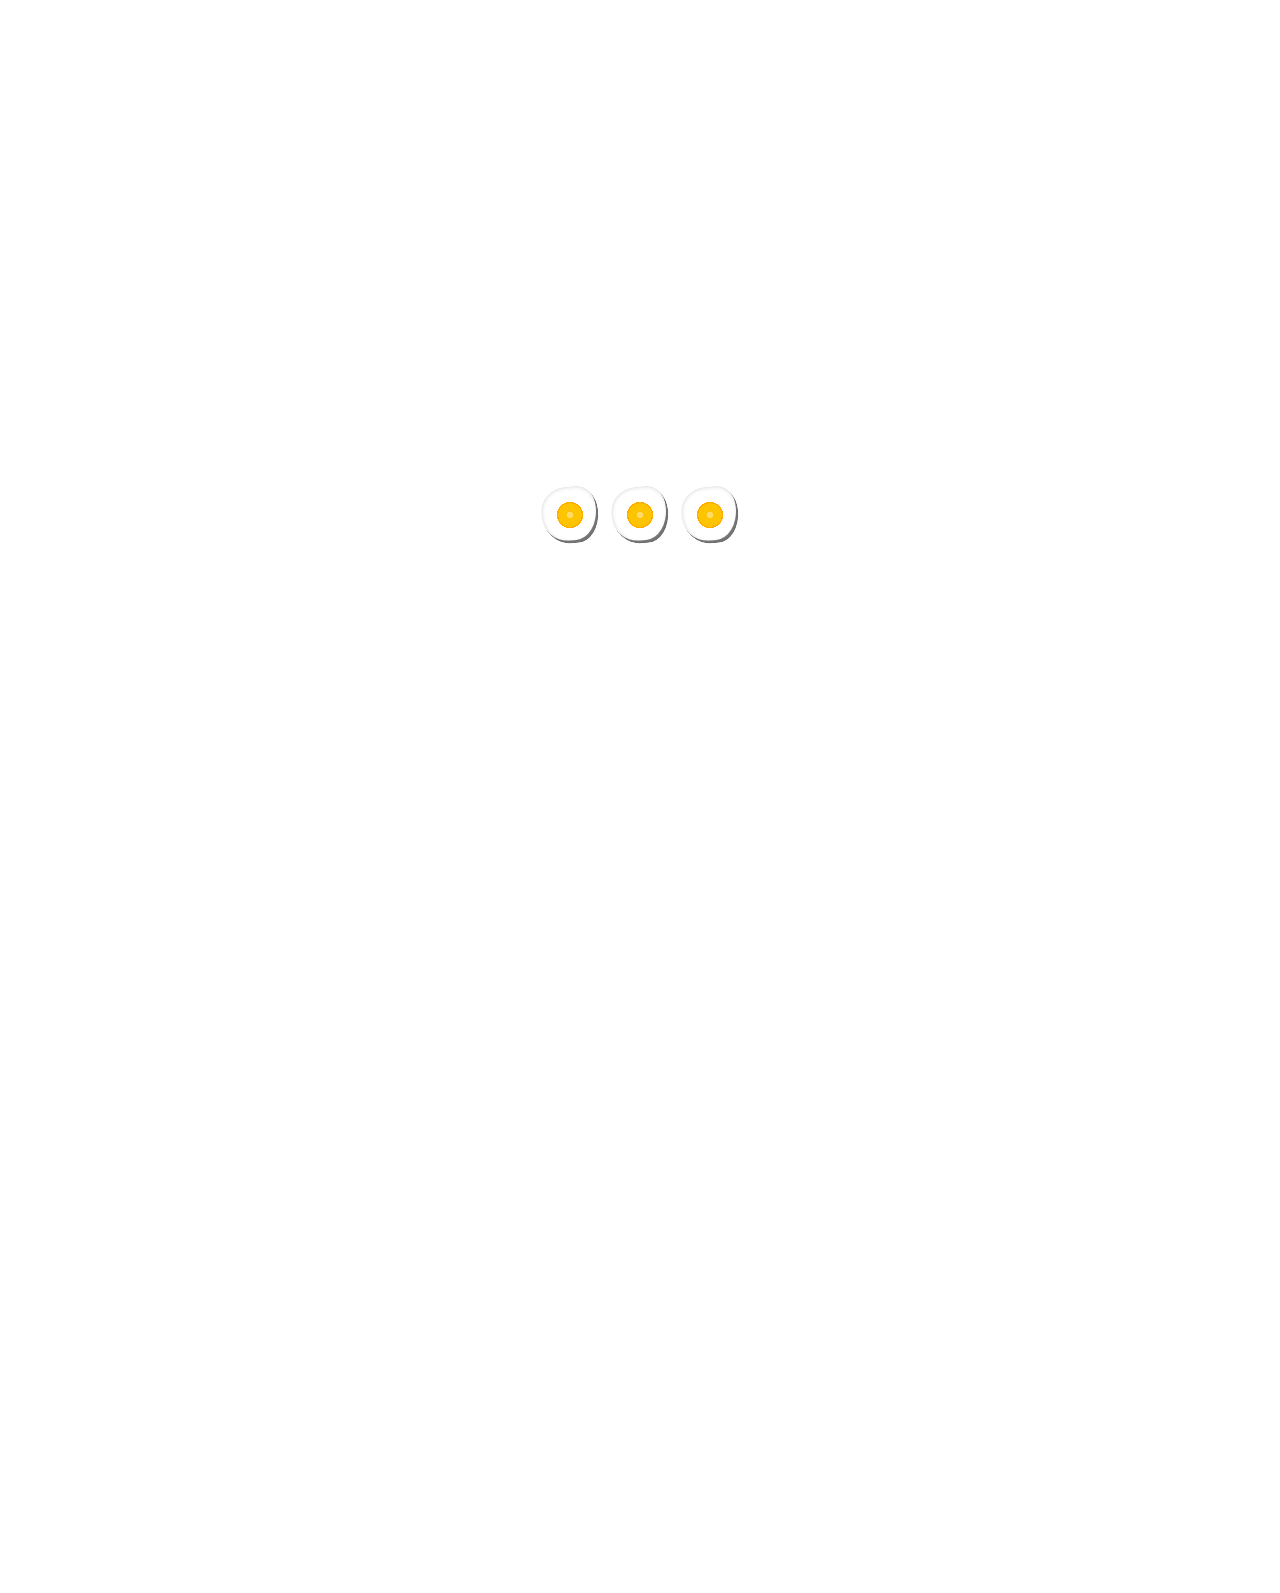
==== commit 5141eecd: "ohmyfood_v5" ====
--- a/index.html
+++ b/index.html
@@ -2,7 +2,6 @@
 <html lang="fr">
 
 <head>
-
     <meta charset="UTF-8">
     <meta name="viewport" content="width=device-width, initial-scale=1.0">
     <title>Oh My Food</title>
@@ -10,12 +9,10 @@
         integrity="sha512-MV7K8+y+gLIBoVD59lQIYicR65iaqukzvf/nwasF0nqhPay5w/9lJmVM2hMDcnK1OnMGCdVK+iQrJ7lzPJQd1w=="
         crossorigin="anonymous" referrerpolicy="no-referrer" />
     <link rel="stylesheet" href="./SASS/index.css">
-
 </head>
 <body>
 
     <div class="container">
-
     <header>
         <div class="header">
             <h1 class="header__title">ohmyfood</h1>
@@ -34,61 +31,61 @@
     </header>
 
     <main>
-        <section class="section__cto">
-            <h2 class="section__cto__title">Réservez le menu qui vous convient</h2>
-            <p class="section__cto__text">Découvrez des restaurants d'exception, sélectionnés par nos soins.</p>
-            <a href="#restaurants"><button class="section__cto__btn" type="button">Explorer nos restaurants</button></a>
+        <section class="cto">
+            <h2 class="title">Réservez le menu qui vous convient</h2>
+            <p class="text">Découvrez des restaurants d'exception, sélectionnés par nos soins.</p>
+            <a class="btn" href="#restaurants">Explorer nos restaurants</a>
         </section>
 
-        <section class="section__fonctionnement">
-            <h2 class="section__fonctionnement__title">Fonctionnement</h2>
+        <section class="fonctionnement">
+            <h2 class="title">Fonctionnement</h2>
             <ul>
-                <li class="section__fonctionnement__li">
-                    <p class="section__fonctionnement__li__numero">1</p>
-                    <img class="section__fonctionnement__li__icone"
+                <li class="li">
+                    <p class="numero">1</p>
+                    <img class="icone"
                         src="./Assets/images/icones/mobile-screen-button.svg" alt="icone d'un 
                 mobile">
-                    <p class="section__fonctionnement__li__text">Choisissez un restaurant</p>
+                    <p class="text">Choisissez un restaurant</p>
                 </li>
 
-                <li class="section__fonctionnement__li">
-                    <p class="section__fonctionnement__li__numero">2</p>
-                    <img class="section__fonctionnement__li__icone" src="./Assets/images/icones/list-ul.svg"
+                <li class="li">
+                    <p class="numero">2</p>
+                    <img class="icone" src="./Assets/images/icones/list-ul.svg"
                         alt="icone d'une liste">
-                    <p class="section__fonctionnement__li__text">Composez votre menu</p>
+                    <p class="text">Composez votre menu</p>
                 </li>
 
-                <li class="section__fonctionnement__li">
-                    <p class="section__fonctionnement__li__numero">3</p>
-                    <img class="section__fonctionnement__li__icone" src="./Assets/images/icones/store.svg"
+                <li class="li">
+                    <p class="numero">3</p>
+                    <img class="icone" src="./Assets/images/icones/store.svg"
                         alt="icone d'un magasin">
-                    <p class="section__fonctionnement__li__text">Dégustez au restaurant</p>
+                    <p class="text">Dégustez au restaurant</p>
                 </li>
 
             </ul>
         </section>
 
-        <section id="restaurants" class="section__restaurants">
-            <h2 class="section__restaurants__title">Restaurants</h2>
+        <section id="restaurants" class="section-restaurants">
+            <h2 class="title">Restaurants</h2>
 
             <div class="restaurants">
-                <article class="restaurants__card">
-                    <a class="restaurants__card__link" href="./Restaurants/la_palette_du_gout.html">
-                        <img class="restaurants__card__link__img"
+                <article class="card">
+                    <a class="link" href="./Restaurants/la_palette_du_gout.html">
+                        <img class="img"
                             src="./Assets/images/restaurants/jay-wennington-N_Y88TWmGwA-unsplash.jpg"
                             alt="photo d'un plat de restaurant">
-                        <p class="restaurants__card__link__badge">Nouveau</p>
-                        <div class="restaurants__card__link__card-content">
-                            <h3 class="restaurants__card__link__card-content__title">La palette du goût</h3>
-                            <p class="restaurants__card__link__card-content__subtitle">Ménilmontant</p>
-                        </div>
-                    </a>
-                    <svg class="restaurants__card__like" xmlns="http://www.w3.org/2000/svg" height="16" width="16"
-                        viewBox="0 0 512 512"><!--!Font Awesome Free 6.5.1 by @fontawesome - https://fontawesome.com License - https://fontawesome.com/license/free Copyright 2024 Fonticons, Inc.-->
-                        <path
-                            d="M225.8 468.2l-2.5-2.3L48.1 303.2C17.4 274.7 0 234.7 0 192.8v-3.3c0-70.4 50-130.8 119.2-144C158.6 37.9 198.9 47 231 69.6c9 6.4 17.4 13.8 25 22.3c4.2-4.8 8.7-9.2 13.5-13.3c3.7-3.2 7.5-6.2 11.5-9c0 0 0 0 0 0C313.1 47 353.4 37.9 392.8 45.4C462 58.6 512 119.1 512 189.5v3.3c0 41.9-17.4 81.9-48.1 110.4L288.7 465.9l-2.5 2.3c-8.2 7.6-19 11.9-30.2 11.9s-22-4.2-30.2-11.9zM239.1 145c-.4-.3-.7-.7-1-1.1l-17.8-20c0 0-.1-.1-.1-.1c0 0 0 0 0 0c-23.1-25.9-58-37.7-92-31.2C81.6 101.5 48 142.1 48 189.5v3.3c0 28.5 11.9 55.8 32.8 75.2L256 430.7 431.2 268c20.9-19.4 32.8-46.7 32.8-75.2v-3.3c0-47.3-33.6-88-80.1-96.9c-34-6.5-69 5.4-92 31.2c0 0 0 0-.1 .1s0 0-.1 .1l-17.8 20c-.3 .4-.7 .7-1 1.1c-4.5 4.5-10.6 7-16.9 7s-12.4-2.5-16.9-7z" />
-                    </svg>
-                    <svg class="restaurants__card__like--display" xmlns="http://www.w3.org/2000/svg" height="16"
+                        <p class="badge">Nouveau</p>
+                        <div class="card-content">
+                            <h3 class="title">La palette du goût</h3>
+                            <p class="subtitle">Ménilmontant</p>
+                        </div>
+                    </a>
+                    <svg class="like" xmlns="http://www.w3.org/2000/svg" height="16" width="16"
+                        viewBox="0 0 512 512"><!--!Font Awesome Free 6.5.1 by @fontawesome - https://fontawesome.com License - https://fontawesome.com/license/free Copyright 2024 Fonticons, Inc.-->
+                        <path
+                            d="M225.8 468.2l-2.5-2.3L48.1 303.2C17.4 274.7 0 234.7 0 192.8v-3.3c0-70.4 50-130.8 119.2-144C158.6 37.9 198.9 47 231 69.6c9 6.4 17.4 13.8 25 22.3c4.2-4.8 8.7-9.2 13.5-13.3c3.7-3.2 7.5-6.2 11.5-9c0 0 0 0 0 0C313.1 47 353.4 37.9 392.8 45.4C462 58.6 512 119.1 512 189.5v3.3c0 41.9-17.4 81.9-48.1 110.4L288.7 465.9l-2.5 2.3c-8.2 7.6-19 11.9-30.2 11.9s-22-4.2-30.2-11.9zM239.1 145c-.4-.3-.7-.7-1-1.1l-17.8-20c0 0-.1-.1-.1-.1c0 0 0 0 0 0c-23.1-25.9-58-37.7-92-31.2C81.6 101.5 48 142.1 48 189.5v3.3c0 28.5 11.9 55.8 32.8 75.2L256 430.7 431.2 268c20.9-19.4 32.8-46.7 32.8-75.2v-3.3c0-47.3-33.6-88-80.1-96.9c-34-6.5-69 5.4-92 31.2c0 0 0 0-.1 .1s0 0-.1 .1l-17.8 20c-.3 .4-.7 .7-1 1.1c-4.5 4.5-10.6 7-16.9 7s-12.4-2.5-16.9-7z" />
+                    </svg>
+                    <svg class="display" xmlns="http://www.w3.org/2000/svg" height="16"
                         width="16" viewBox="0 0 512 512"
                         fill="url(#paint0_linear_164175_527)"><!--!Font Awesome Free 6.5.1 by @fontawesome - https://fontawesome.com License - https://fontawesome.com/license/free Copyright 2024 Fonticons, Inc.-->
                         <path
@@ -96,112 +93,107 @@
                         <defs>
                             <linearGradient id="paint0_linear_164175_527" x1="50%" y1="0" x2="50%" y2="70%"
                                 gradientUnits="userSpaceOnUse">
-                                <stop stop-color="#9356DC" />
-                                <stop offset="1" stop-color="#FF79DA" />
-                            </linearGradient>
-                        </defs>
-                    </svg>
-                </article>
-
-                <article class="restaurants__card">
-                    <a class="restaurants__card__link" href="./Restaurants/la_note_enchantee.html">
-                        <img class="restaurants__card__link__img restaurants__card__link__img--center"
+                                <stop offset="0" stop-color="#9356DC" />
+                                <stop offset="1" stop-color="#FF79DA" />
+                            </linearGradient>
+                        </defs>
+                    </svg>
+                </article>
+
+                <article class="card">
+                    <a class="link" href="./Restaurants/la_note_enchantee.html">
+                        <img class="img img--center"
                             src="./Assets/images/restaurants/stil-u2Lp8tXIcjw-unsplash.jpg"
                             alt="photo d'un plat de restaurant">
-                        <p class="restaurants__card__link__badge">Nouveau</p>
-                        <div class="restaurants__card__link__card-content">
-                            <h3 class="restaurants__card__link__card-content__title">La note enchantée</h3>
-                            <p class="restaurants__card__link__card-content__subtitle">Charonne</p>
-                        </div>
-                    </a>
-                    <svg class="restaurants__card__like" xmlns="http://www.w3.org/2000/svg" height="16" width="16"
-                        viewBox="0 0 512 512"><!--!Font Awesome Free 6.5.1 by @fontawesome - https://fontawesome.com License - https://fontawesome.com/license/free Copyright 2024 Fonticons, Inc.-->
-                        <path
-                            d="M225.8 468.2l-2.5-2.3L48.1 303.2C17.4 274.7 0 234.7 0 192.8v-3.3c0-70.4 50-130.8 119.2-144C158.6 37.9 198.9 47 231 69.6c9 6.4 17.4 13.8 25 22.3c4.2-4.8 8.7-9.2 13.5-13.3c3.7-3.2 7.5-6.2 11.5-9c0 0 0 0 0 0C313.1 47 353.4 37.9 392.8 45.4C462 58.6 512 119.1 512 189.5v3.3c0 41.9-17.4 81.9-48.1 110.4L288.7 465.9l-2.5 2.3c-8.2 7.6-19 11.9-30.2 11.9s-22-4.2-30.2-11.9zM239.1 145c-.4-.3-.7-.7-1-1.1l-17.8-20c0 0-.1-.1-.1-.1c0 0 0 0 0 0c-23.1-25.9-58-37.7-92-31.2C81.6 101.5 48 142.1 48 189.5v3.3c0 28.5 11.9 55.8 32.8 75.2L256 430.7 431.2 268c20.9-19.4 32.8-46.7 32.8-75.2v-3.3c0-47.3-33.6-88-80.1-96.9c-34-6.5-69 5.4-92 31.2c0 0 0 0-.1 .1s0 0-.1 .1l-17.8 20c-.3 .4-.7 .7-1 1.1c-4.5 4.5-10.6 7-16.9 7s-12.4-2.5-16.9-7z" />
-                    </svg>
-
-
-                    <svg class="restaurants__card__like--display" xmlns="http://www.w3.org/2000/svg" height="16"
-                        width="16" viewBox="0 0 512 512"
-                        fill="url(#paint0_linear_164175_527)"><!--!Font Awesome Free 6.5.1 by @fontawesome - https://fontawesome.com License - https://fontawesome.com/license/free Copyright 2024 Fonticons, Inc.-->
-                        <path
-                            d="M47.6 300.4L228.3 469.1c7.5 7 17.4 10.9 27.7 10.9s20.2-3.9 27.7-10.9L464.4 300.4c30.4-28.3 47.6-68 47.6-109.5v-5.8c0-69.9-50.5-129.5-119.4-141C347 36.5 300.6 51.4 268 84L256 96 244 84c-32.6-32.6-79-47.5-124.6-39.9C50.5 55.6 0 115.2 0 185.1v5.8c0 41.5 17.2 81.2 47.6 109.5z" />
-                        <defs>
-                            <linearGradient id="paint0_linear_164175_527" x1="50%" y1="0" x2="50%" y2="70%"
-                                gradientUnits="userSpaceOnUse">
-                                <stop stop-color="#9356DC" />
-                                <stop offset="1" stop-color="#FF79DA" />
-                            </linearGradient>
-                        </defs>
-                    </svg>
-                </article>
-
-                <article class="restaurants__card">
-                    <a class="restaurants__card__link" href="./Restaurants/a_la_francaise.html">
-                        <img class="restaurants__card__link__img"
+                        <p class="badge">Nouveau</p>
+                        <div class="card-content">
+                            <h3 class="title">La note enchantée</h3>
+                            <p class="subtitle">Charonne</p>
+                        </div>
+                    </a>
+                    <svg class="like" xmlns="http://www.w3.org/2000/svg" height="16" width="16"
+                        viewBox="0 0 512 512"><!--!Font Awesome Free 6.5.1 by @fontawesome - https://fontawesome.com License - https://fontawesome.com/license/free Copyright 2024 Fonticons, Inc.-->
+                        <path
+                            d="M225.8 468.2l-2.5-2.3L48.1 303.2C17.4 274.7 0 234.7 0 192.8v-3.3c0-70.4 50-130.8 119.2-144C158.6 37.9 198.9 47 231 69.6c9 6.4 17.4 13.8 25 22.3c4.2-4.8 8.7-9.2 13.5-13.3c3.7-3.2 7.5-6.2 11.5-9c0 0 0 0 0 0C313.1 47 353.4 37.9 392.8 45.4C462 58.6 512 119.1 512 189.5v3.3c0 41.9-17.4 81.9-48.1 110.4L288.7 465.9l-2.5 2.3c-8.2 7.6-19 11.9-30.2 11.9s-22-4.2-30.2-11.9zM239.1 145c-.4-.3-.7-.7-1-1.1l-17.8-20c0 0-.1-.1-.1-.1c0 0 0 0 0 0c-23.1-25.9-58-37.7-92-31.2C81.6 101.5 48 142.1 48 189.5v3.3c0 28.5 11.9 55.8 32.8 75.2L256 430.7 431.2 268c20.9-19.4 32.8-46.7 32.8-75.2v-3.3c0-47.3-33.6-88-80.1-96.9c-34-6.5-69 5.4-92 31.2c0 0 0 0-.1 .1s0 0-.1 .1l-17.8 20c-.3 .4-.7 .7-1 1.1c-4.5 4.5-10.6 7-16.9 7s-12.4-2.5-16.9-7z" />
+                    </svg>
+
+
+                    <svg class="display" xmlns="http://www.w3.org/2000/svg" height="16"
+                        width="16" viewBox="0 0 512 512"
+                        fill="url(#paint0_linear_164175_527)"><!--!Font Awesome Free 6.5.1 by @fontawesome - https://fontawesome.com License - https://fontawesome.com/license/free Copyright 2024 Fonticons, Inc.-->
+                        <path
+                            d="M47.6 300.4L228.3 469.1c7.5 7 17.4 10.9 27.7 10.9s20.2-3.9 27.7-10.9L464.4 300.4c30.4-28.3 47.6-68 47.6-109.5v-5.8c0-69.9-50.5-129.5-119.4-141C347 36.5 300.6 51.4 268 84L256 96 244 84c-32.6-32.6-79-47.5-124.6-39.9C50.5 55.6 0 115.2 0 185.1v5.8c0 41.5 17.2 81.2 47.6 109.5z" />
+                        <defs>
+                            <linearGradient  x1="50%" y1="0" x2="50%" y2="70%"
+                                gradientUnits="userSpaceOnUse">
+                                <stop offset="0" stop-color="#9356DC" />
+                                <stop offset="1" stop-color="#FF79DA" />
+                            </linearGradient>
+                        </defs>
+                    </svg>
+                </article>
+
+                <article class="card">
+                    <a class="link" href="./Restaurants/a_la_francaise.html">
+                        <img class="img"
                             src="./Assets/images/restaurants/toa-heftiba-DQKerTsQwi0-unsplash.jpg"
                             alt="photo d'un plat de restaurant">
-                        <div class="restaurants__card__link__card-content">
-                            <h3 class="restaurants__card__link__card-content__title">À la française</h3>
-                            <p class="restaurants__card__link__card-content__subtitle">Cité Rouge</p>
-                        </div>
-                    </a>
-                    <svg class="restaurants__card__like" xmlns="http://www.w3.org/2000/svg" height="16" width="16"
-                        viewBox="0 0 512 512"><!--!Font Awesome Free 6.5.1 by @fontawesome - https://fontawesome.com License - https://fontawesome.com/license/free Copyright 2024 Fonticons, Inc.-->
-                        <path
-                            d="M225.8 468.2l-2.5-2.3L48.1 303.2C17.4 274.7 0 234.7 0 192.8v-3.3c0-70.4 50-130.8 119.2-144C158.6 37.9 198.9 47 231 69.6c9 6.4 17.4 13.8 25 22.3c4.2-4.8 8.7-9.2 13.5-13.3c3.7-3.2 7.5-6.2 11.5-9c0 0 0 0 0 0C313.1 47 353.4 37.9 392.8 45.4C462 58.6 512 119.1 512 189.5v3.3c0 41.9-17.4 81.9-48.1 110.4L288.7 465.9l-2.5 2.3c-8.2 7.6-19 11.9-30.2 11.9s-22-4.2-30.2-11.9zM239.1 145c-.4-.3-.7-.7-1-1.1l-17.8-20c0 0-.1-.1-.1-.1c0 0 0 0 0 0c-23.1-25.9-58-37.7-92-31.2C81.6 101.5 48 142.1 48 189.5v3.3c0 28.5 11.9 55.8 32.8 75.2L256 430.7 431.2 268c20.9-19.4 32.8-46.7 32.8-75.2v-3.3c0-47.3-33.6-88-80.1-96.9c-34-6.5-69 5.4-92 31.2c0 0 0 0-.1 .1s0 0-.1 .1l-17.8 20c-.3 .4-.7 .7-1 1.1c-4.5 4.5-10.6 7-16.9 7s-12.4-2.5-16.9-7z" />
-                    </svg>
-
-
-                    <svg class="restaurants__card__like--display" xmlns="http://www.w3.org/2000/svg" height="16"
-                        width="16" viewBox="0 0 512 512"
-                        fill="url(#paint0_linear_164175_527)"><!--!Font Awesome Free 6.5.1 by @fontawesome - https://fontawesome.com License - https://fontawesome.com/license/free Copyright 2024 Fonticons, Inc.-->
-                        <path
-                            d="M47.6 300.4L228.3 469.1c7.5 7 17.4 10.9 27.7 10.9s20.2-3.9 27.7-10.9L464.4 300.4c30.4-28.3 47.6-68 47.6-109.5v-5.8c0-69.9-50.5-129.5-119.4-141C347 36.5 300.6 51.4 268 84L256 96 244 84c-32.6-32.6-79-47.5-124.6-39.9C50.5 55.6 0 115.2 0 185.1v5.8c0 41.5 17.2 81.2 47.6 109.5z" />
-                        <defs>
-                            <linearGradient id="paint0_linear_164175_527" x1="50%" y1="0" x2="50%" y2="70%"
-                                gradientUnits="userSpaceOnUse">
-                                <stop stop-color="#9356DC" />
-                                <stop offset="1" stop-color="#FF79DA" />
-                            </linearGradient>
-                        </defs>
-                    </svg>
-                </article>
-
-                <article class="restaurants__card">
-                    <a class="restaurants__card__link" href="./Restaurants/le_delice_des_sens.html">
-                        <img class="restaurants__card__link__img"
+                        <div class="card-content">
+                            <h3 class="title">À la française</h3>
+                            <p class="subtitle">Cité Rouge</p>
+                        </div>
+                    </a>
+                    <svg class="like" xmlns="http://www.w3.org/2000/svg" height="16" width="16"
+                        viewBox="0 0 512 512"><!--!Font Awesome Free 6.5.1 by @fontawesome - https://fontawesome.com License - https://fontawesome.com/license/free Copyright 2024 Fonticons, Inc.-->
+                        <path
+                            d="M225.8 468.2l-2.5-2.3L48.1 303.2C17.4 274.7 0 234.7 0 192.8v-3.3c0-70.4 50-130.8 119.2-144C158.6 37.9 198.9 47 231 69.6c9 6.4 17.4 13.8 25 22.3c4.2-4.8 8.7-9.2 13.5-13.3c3.7-3.2 7.5-6.2 11.5-9c0 0 0 0 0 0C313.1 47 353.4 37.9 392.8 45.4C462 58.6 512 119.1 512 189.5v3.3c0 41.9-17.4 81.9-48.1 110.4L288.7 465.9l-2.5 2.3c-8.2 7.6-19 11.9-30.2 11.9s-22-4.2-30.2-11.9zM239.1 145c-.4-.3-.7-.7-1-1.1l-17.8-20c0 0-.1-.1-.1-.1c0 0 0 0 0 0c-23.1-25.9-58-37.7-92-31.2C81.6 101.5 48 142.1 48 189.5v3.3c0 28.5 11.9 55.8 32.8 75.2L256 430.7 431.2 268c20.9-19.4 32.8-46.7 32.8-75.2v-3.3c0-47.3-33.6-88-80.1-96.9c-34-6.5-69 5.4-92 31.2c0 0 0 0-.1 .1s0 0-.1 .1l-17.8 20c-.3 .4-.7 .7-1 1.1c-4.5 4.5-10.6 7-16.9 7s-12.4-2.5-16.9-7z" />
+                    </svg>
+
+
+                    <svg class="display" xmlns="http://www.w3.org/2000/svg" height="16"
+                        width="16" viewBox="0 0 512 512"
+                        fill="url(#paint0_linear_164175_527)"><!--!Font Awesome Free 6.5.1 by @fontawesome - https://fontawesome.com License - https://fontawesome.com/license/free Copyright 2024 Fonticons, Inc.-->
+                        <path
+                            d="M47.6 300.4L228.3 469.1c7.5 7 17.4 10.9 27.7 10.9s20.2-3.9 27.7-10.9L464.4 300.4c30.4-28.3 47.6-68 47.6-109.5v-5.8c0-69.9-50.5-129.5-119.4-141C347 36.5 300.6 51.4 268 84L256 96 244 84c-32.6-32.6-79-47.5-124.6-39.9C50.5 55.6 0 115.2 0 185.1v5.8c0 41.5 17.2 81.2 47.6 109.5z" />
+                        <defs>
+                            <linearGradient  x1="50%" y1="0" x2="50%" y2="70%"
+                                gradientUnits="userSpaceOnUse">
+                                <stop offset="0" stop-color="#9356DC" />
+                                <stop offset="1" stop-color="#FF79DA" />
+                            </linearGradient>
+                        </defs>
+                    </svg>
+                </article>
+
+                <article class="card">
+                    <a class="link" href="./Restaurants/le_delice_des_sens.html">
+                        <img class="img"
                             src="./Assets/images/restaurants/louis-hansel-shotsoflouis-qNBGVyOCY8Q-unsplash.jpg"
                             alt="photo d'un plat de restaurant">
-                        <div class="restaurants__card__link__card-content">
-                            <h3 class="restaurants__card__link__card-content__title">Le délice des sens</h3>
-                            <p class="restaurants__card__link__card-content__subtitle">Folie-Méricourt</p>
-                        </div>
-                    </a>
-                    <svg class="restaurants__card__like" xmlns="http://www.w3.org/2000/svg" height="16" width="16"
-                        viewBox="0 0 512 512"><!--!Font Awesome Free 6.5.1 by @fontawesome - https://fontawesome.com License - https://fontawesome.com/license/free Copyright 2024 Fonticons, Inc.-->
-                        <path
-                            d="M225.8 468.2l-2.5-2.3L48.1 303.2C17.4 274.7 0 234.7 0 192.8v-3.3c0-70.4 50-130.8 119.2-144C158.6 37.9 198.9 47 231 69.6c9 6.4 17.4 13.8 25 22.3c4.2-4.8 8.7-9.2 13.5-13.3c3.7-3.2 7.5-6.2 11.5-9c0 0 0 0 0 0C313.1 47 353.4 37.9 392.8 45.4C462 58.6 512 119.1 512 189.5v3.3c0 41.9-17.4 81.9-48.1 110.4L288.7 465.9l-2.5 2.3c-8.2 7.6-19 11.9-30.2 11.9s-22-4.2-30.2-11.9zM239.1 145c-.4-.3-.7-.7-1-1.1l-17.8-20c0 0-.1-.1-.1-.1c0 0 0 0 0 0c-23.1-25.9-58-37.7-92-31.2C81.6 101.5 48 142.1 48 189.5v3.3c0 28.5 11.9 55.8 32.8 75.2L256 430.7 431.2 268c20.9-19.4 32.8-46.7 32.8-75.2v-3.3c0-47.3-33.6-88-80.1-96.9c-34-6.5-69 5.4-92 31.2c0 0 0 0-.1 .1s0 0-.1 .1l-17.8 20c-.3 .4-.7 .7-1 1.1c-4.5 4.5-10.6 7-16.9 7s-12.4-2.5-16.9-7z" />
-                    </svg>
-
-
-                    <svg class="restaurants__card__like--display" xmlns="http://www.w3.org/2000/svg" height="16"
-                        width="16" viewBox="0 0 512 512"
-                        fill="url(#paint0_linear_164175_527)"><!--!Font Awesome Free 6.5.1 by @fontawesome - https://fontawesome.com License - https://fontawesome.com/license/free Copyright 2024 Fonticons, Inc.-->
-                        <path
-                            d="M47.6 300.4L228.3 469.1c7.5 7 17.4 10.9 27.7 10.9s20.2-3.9 27.7-10.9L464.4 300.4c30.4-28.3 47.6-68 47.6-109.5v-5.8c0-69.9-50.5-129.5-119.4-141C347 36.5 300.6 51.4 268 84L256 96 244 84c-32.6-32.6-79-47.5-124.6-39.9C50.5 55.6 0 115.2 0 185.1v5.8c0 41.5 17.2 81.2 47.6 109.5z" />
-                        <defs>
-                            <linearGradient id="paint0_linear_164175_527" x1="50%" y1="0" x2="50%" y2="70%"
-                                gradientUnits="userSpaceOnUse">
-                                <stop stop-color="#9356DC" />
-                                <stop offset="1" stop-color="#FF79DA" />
-                            </linearGradient>
-                        </defs>
-                    </svg>
-
-
-
-
+                        <div class="card-content">
+                            <h3 class="title">Le délice des sens</h3>
+                            <p class="subtitle">Folie-Méricourt</p>
+                        </div>
+                    </a>
+                    <svg class="like" xmlns="http://www.w3.org/2000/svg" height="16" width="16"
+                        viewBox="0 0 512 512"><!--!Font Awesome Free 6.5.1 by @fontawesome - https://fontawesome.com License - https://fontawesome.com/license/free Copyright 2024 Fonticons, Inc.-->
+                        <path
+                            d="M225.8 468.2l-2.5-2.3L48.1 303.2C17.4 274.7 0 234.7 0 192.8v-3.3c0-70.4 50-130.8 119.2-144C158.6 37.9 198.9 47 231 69.6c9 6.4 17.4 13.8 25 22.3c4.2-4.8 8.7-9.2 13.5-13.3c3.7-3.2 7.5-6.2 11.5-9c0 0 0 0 0 0C313.1 47 353.4 37.9 392.8 45.4C462 58.6 512 119.1 512 189.5v3.3c0 41.9-17.4 81.9-48.1 110.4L288.7 465.9l-2.5 2.3c-8.2 7.6-19 11.9-30.2 11.9s-22-4.2-30.2-11.9zM239.1 145c-.4-.3-.7-.7-1-1.1l-17.8-20c0 0-.1-.1-.1-.1c0 0 0 0 0 0c-23.1-25.9-58-37.7-92-31.2C81.6 101.5 48 142.1 48 189.5v3.3c0 28.5 11.9 55.8 32.8 75.2L256 430.7 431.2 268c20.9-19.4 32.8-46.7 32.8-75.2v-3.3c0-47.3-33.6-88-80.1-96.9c-34-6.5-69 5.4-92 31.2c0 0 0 0-.1 .1s0 0-.1 .1l-17.8 20c-.3 .4-.7 .7-1 1.1c-4.5 4.5-10.6 7-16.9 7s-12.4-2.5-16.9-7z" />
+                    </svg>
+
+                    <svg class="display" xmlns="http://www.w3.org/2000/svg" height="16"
+                        width="16" viewBox="0 0 512 512"
+                        fill="url(#paint0_linear_164175_527)"><!--!Font Awesome Free 6.5.1 by @fontawesome - https://fontawesome.com License - https://fontawesome.com/license/free Copyright 2024 Fonticons, Inc.-->
+                        <path
+                            d="M47.6 300.4L228.3 469.1c7.5 7 17.4 10.9 27.7 10.9s20.2-3.9 27.7-10.9L464.4 300.4c30.4-28.3 47.6-68 47.6-109.5v-5.8c0-69.9-50.5-129.5-119.4-141C347 36.5 300.6 51.4 268 84L256 96 244 84c-32.6-32.6-79-47.5-124.6-39.9C50.5 55.6 0 115.2 0 185.1v5.8c0 41.5 17.2 81.2 47.6 109.5z" />
+                        <defs>
+                            <linearGradient  x1="50%" y1="0" x2="50%" y2="70%"
+                                gradientUnits="userSpaceOnUse">
+                                <stop offset="0" stop-color="#9356DC" />
+                                <stop offset="1" stop-color="#FF79DA" />
+                            </linearGradient>
+                        </defs>
+                    </svg>
                 </article>
             </div>
         </section>
@@ -209,13 +201,13 @@
 
     <footer class="footer">
         <h2>ohmyfood</h2>
-        <ul class="footer__ul">
-            <li class="footer__ul__subtitle"><a href="#"><i class="fa-solid fa-utensils"></i>Proposer un restaurant</a>
+        <ul class="ul">
+            <li class="subtitle"><a href="#"><i class="fa-solid fa-utensils"></i>Proposer un restaurant</a>
             </li>
-            <li class="footer__ul__subtitle"><a href="#"><i class="fa-solid fa-handshake-angle"></i>Devenir
+            <li class="subtitle"><a href="#"><i class="fa-solid fa-handshake-angle"></i>Devenir
                     partenaire</a></li>
-            <li class="footer__ul__mentions"><a href="#">Mentions légales</a></li>
-            <li class="footer__ul__contact"><a href="mailto:blandinemaurice2508@gmail.com">
+            <li class="mentions"><a href="#">Mentions légales</a></li>
+            <li class="contact"><a href="mailto:blandinemaurice2508@gmail.com">
                     Contact</a></li>
         </ul>
     </footer>
--- a/SASS/index.css
+++ b/SASS/index.css
@@ -70,7 +70,7 @@
   top: 30rem;
   left: 0%;
   animation-name: display;
-  animation-delay: 5s;
+  animation-delay: 2s;
   animation-fill-mode: forwards;
   visibility: visible;
   animation-duration: 0.3s;
@@ -213,7 +213,7 @@
   animation-name: delay;
   animation-duration: 1s;
   animation-fill-mode: forwards;
-  animation-delay: 5.3s;
+  animation-delay: 2.3s;
   opacity: 0;
 }
 @keyframes delay {
@@ -286,7 +286,7 @@
   opacity: 1;
 }
 
-.section__cto {
+.cto {
   width: 100%;
   padding-bottom: 4rem;
   display: flex;
@@ -296,7 +296,7 @@
   gap: 1rem;
   background-color: #F6F6F6;
 }
-.section__cto__title {
+.cto .title {
   font-family: "Roboto", sans-serif;
   font-weight: 700;
   font-size: 1.5rem;
@@ -305,7 +305,7 @@
   text-align: center;
   margin-top: 2.5rem;
 }
-.section__cto__text {
+.cto .text {
   font-family: "Roboto", sans-serif;
   font-weight: 300;
   color: #353535;
@@ -314,7 +314,7 @@
   text-align: center;
   margin-bottom: 1rem;
 }
-.section__cto__btn {
+.cto .btn {
   text-align: center;
   border: none;
   border-radius: 1.5rem;
@@ -326,19 +326,20 @@
   padding: 0.81rem 1.17rem 0.81rem 1.17rem;
   box-shadow: 0px 4px 10px 0px rgba(0, 0, 0, 0.25);
   cursor: pointer;
-}
-.section__cto__btn:hover {
+  text-decoration: none;
+}
+.cto .btn:hover {
   background: linear-gradient(rgba(255, 121, 217, 0.8980392157), rgba(146, 86, 220, 0.8980392157));
   box-shadow: 0px 4px 10px 0px rgba(0, 0, 0, 0.4);
 }
 
-.section__fonctionnement {
+.fonctionnement {
   display: flex;
   flex-direction: column;
   align-items: center;
   padding-bottom: 3rem;
 }
-.section__fonctionnement__title {
+.fonctionnement .title {
   font-family: "Roboto", sans-serif;
   font-weight: 700;
   font-size: 1.5rem;
@@ -346,7 +347,7 @@
   align-self: flex-start;
   margin: 3rem 0rem 2rem 0.78rem;
 }
-.section__fonctionnement__li {
+.fonctionnement .li {
   display: flex;
   flex-direction: row;
   position: relative;
@@ -363,7 +364,7 @@
   font-size: 1rem;
   align-items: center;
 }
-.section__fonctionnement__li__numero {
+.fonctionnement .li .numero {
   position: absolute;
   right: 19rem;
   display: flex;
@@ -376,7 +377,7 @@
   background-color: #9356DC;
   color: white;
 }
-.section__fonctionnement__li__icone {
+.fonctionnement .li .icone {
   display: flex;
   align-items: center;
   justify-content: center;
@@ -384,13 +385,13 @@
   width: 1rem;
   margin-left: 3rem;
 }
-.section__fonctionnement__li__text {
+.fonctionnement .li .text {
   display: flex;
   align-items: center;
   justify-content: flex-start;
 }
 
-.section__restaurants {
+.section-restaurants {
   width: 100%;
   background-color: #F6F6F6;
   padding-top: 1rem;
@@ -401,33 +402,33 @@
   padding: 3.37rem 1rem 4.12rem 1rem;
   gap: 1.5rem;
 }
-.section__restaurants__title {
+.section-restaurants .title {
   font-family: "Roboto", sans-serif;
   font-weight: 700;
   font-size: 1.5rem;
   margin: 0;
   align-self: flex-start;
 }
-.section__restaurants .restaurants {
+.section-restaurants .restaurants {
   width: 100%;
   display: flex;
   flex-direction: column;
   gap: 1.5rem;
 }
-.section__restaurants .restaurants__card {
+.section-restaurants .restaurants .card {
   display: flex;
   border-radius: 1rem;
   position: relative;
   background-color: white;
 }
-.section__restaurants .restaurants__card__like {
+.section-restaurants .restaurants .card .like {
   position: absolute;
   bottom: 1.5rem;
   left: 88%;
   width: 1.375rem;
   height: 1.3125rem;
 }
-.section__restaurants .restaurants__card__like--display {
+.section-restaurants .restaurants .card .display {
   position: absolute;
   bottom: 1.5rem;
   left: 88%;
@@ -437,15 +438,15 @@
   cursor: pointer;
   transition: 300ms;
 }
-.section__restaurants .restaurants__card__like--display:hover {
+.section-restaurants .restaurants .card .display:hover {
   opacity: 1;
   transform: scale(110%);
 }
-.section__restaurants .restaurants__card__like--display:active {
+.section-restaurants .restaurants .card .display:active {
   opacity: 1;
   transform: scale(110%);
 }
-.section__restaurants .restaurants__card__link {
+.section-restaurants .restaurants .card .link {
   width: 100%;
   position: relative;
   display: flex;
@@ -453,7 +454,7 @@
   border-radius: 1rem;
   text-decoration: none;
 }
-.section__restaurants .restaurants__card__link__badge {
+.section-restaurants .restaurants .card .link .badge {
   position: absolute;
   top: 1rem;
   right: 1rem;
@@ -471,7 +472,7 @@
   box-shadow: 0px 2px 4px 0px rgba(0, 0, 0, 0.15);
   box-sizing: border-box;
 }
-.section__restaurants .restaurants__card__link__img {
+.section-restaurants .restaurants .card .link .img {
   width: auto;
   height: 12rem;
   border-radius: 1rem 1rem 0rem 0rem;
@@ -480,27 +481,27 @@
   -o-object-position: 0% 100%;
      object-position: 0% 100%;
 }
-.section__restaurants .restaurants__card__link__img--center {
+.section-restaurants .restaurants .card .link .img--center {
   border-radius: 1rem 1rem 0rem 0rem;
   -o-object-fit: cover;
      object-fit: cover;
   -o-object-position: 0% 62%;
      object-position: 0% 62%;
 }
-.section__restaurants .restaurants__card__link__card-content {
+.section-restaurants .restaurants .card .link .card-content {
   display: flex;
   flex-direction: column;
   gap: 0.3rem;
   align-items: flex-start;
   padding: 1rem 1rem 0.75rem 0.8rem;
 }
-.section__restaurants .restaurants__card__link__card-content__title {
+.section-restaurants .restaurants .card .link .card-content .title {
   font-family: "Roboto", sans-serif;
   font-weight: 700;
   font-size: 1.1rem;
   color: black;
 }
-.section__restaurants .restaurants__card__link__card-content__subtitle {
+.section-restaurants .restaurants .card .link .card-content .subtitle {
   font-family: "Roboto", sans-serif;
   font-weight: 300;
   color: black;
@@ -514,26 +515,26 @@
   background-color: #353535;
   width: 100%;
 }
-.footer h2 {
+.footer h3 {
   font-family: "Shrikhand", serif;
   color: white;
   font-size: 1.1rem;
   margin-bottom: 1rem;
 }
-.footer__ul {
+.footer .ul {
   display: flex;
   flex-direction: column;
   gap: 0.5rem;
 }
-.footer__ul a {
+.footer .ul a {
   text-decoration: none;
   color: white;
 }
-.footer__ul i {
+.footer .ul i {
   width: 1.5rem;
   margin-right: 0.5rem;
 }
-.footer__ul__subtitle {
+.footer .ul .subtitle {
   font-family: "Roboto", sans-serif;
   font-weight: 500;
   color: white;
@@ -541,27 +542,27 @@
   flex-direction: row;
   gap: 0.5rem;
 }
-.footer__ul__contact {
+.footer .ul .contact {
   font-family: "Roboto", sans-serif;
   font-weight: 400;
   color: white;
 }
-.footer__ul__mentions {
+.footer .ul .mentions {
   font-family: "Roboto", sans-serif;
   font-weight: 400;
   color: white;
 }
 
-@media (min-width: 760px) {
+@media (min-width: 960px) {
   /* SECTION FONCTIONNEMENT */
-  .section__fonctionnement__title {
+  .fonctionnement .title {
     margin-left: 7rem;
   }
   /* SECTION RESTAURANTS */
-  .section__restaurants {
+  .section-restaurants {
     padding: 1.88rem 7rem 1.88rem 7rem;
   }
-  .section__restaurants__title {
+  .section-restaurants .title {
     font-family: "Roboto", sans-serif;
     font-weight: 700;
     font-size: 1.5rem;
@@ -570,7 +571,7 @@
     align-self: flex-start;
     align-content: center;
   }
-  .section__restaurants .restaurants {
+  .section-restaurants .restaurants {
     display: grid;
     grid-template-columns: 46% 46%;
     grid-template-rows: 1fr 1fr;
@@ -590,26 +591,26 @@
     justify-content: flex-start;
     padding: 1.56rem 1.88rem 1.56rem 1.88rem;
   }
-  .footer h2 {
+  .footer h3 {
     font-family: "Shrikhand", serif;
     color: white;
     font-size: 1.1rem;
     margin-bottom: 1rem;
   }
-  .footer__ul {
+  .footer .ul {
     display: flex;
     flex-direction: column;
     gap: 0.5rem;
   }
-  .footer__ul a {
+  .footer .ul a {
     text-decoration: none;
     color: white;
   }
-  .footer__ul i {
+  .footer .ul i {
     width: 1.5rem;
     margin-right: 0.5rem;
   }
-  .footer__ul__subtitle {
+  .footer .ul .subtitle {
     font-family: "Roboto", sans-serif;
     font-weight: 500;
     color: white;
@@ -617,12 +618,12 @@
     flex-direction: row;
     gap: 0.5rem;
   }
-  .footer__ul__contact {
+  .footer .ul .contact {
     font-family: "Roboto", sans-serif;
     font-weight: 400;
     color: white;
   }
-  .footer__ul__mentions {
+  .footer .ul .mentions {
     font-family: "Roboto", sans-serif;
     font-weight: 400;
     color: white;
@@ -633,7 +634,7 @@
     font-size: 1.1rem;
     margin: 3rem 0rem 0rem 1rem;
   }
-  .footer__ul {
+  .footer .ul {
     display: flex;
     flex-direction: row;
     margin-top: 3rem;
@@ -641,7 +642,7 @@
 }
 @media (min-width: 1440px) {
   /* SECTION FONCTIONNEMENT */
-  .section__fonctionnement {
+  .fonctionnement {
     display: flex;
     flex-direction: column;
     align-items: center;
@@ -650,22 +651,22 @@
     gap: 2rem;
     padding: 3rem 11rem 3rem 11rem;
   }
-  .section__fonctionnement__title {
+  .fonctionnement .title {
     display: flex;
     justify-content: center;
     align-items: flex-start;
     margin: 0;
   }
-  .section__fonctionnement ul {
+  .fonctionnement ul {
     display: flex;
     flex-direction: row;
     gap: 3rem;
   }
   /* SECTION RESTAURANTS */
-  .section__restaurants {
+  .section-restaurants {
     padding: 1.88rem 11rem 1.88rem 11rem;
   }
-  .section__restaurants__title {
+  .section-restaurants .title {
     font-family: "Roboto", sans-serif;
     font-weight: 700;
     font-size: 1.5rem;
@@ -674,7 +675,7 @@
     align-self: flex-start;
     align-content: center;
   }
-  .section__restaurants .restaurants {
+  .section-restaurants .restaurants {
     display: grid;
     grid-template-columns: 1fr 1fr;
     grid-template-rows: 1fr 1fr;
@@ -682,7 +683,7 @@
     -moz-column-gap: 6rem;
          column-gap: 6rem;
   }
-  .section__restaurants .restaurants__card__link__img {
+  .section-restaurants .restaurants .card .link .img {
     width: auto;
     height: 12rem;
     border-radius: 1rem 1rem 0rem 0rem;
@@ -691,71 +692,11 @@
     -o-object-position: 0% 70%;
        object-position: 0% 70%;
   }
-  .section__restaurants .restaurants__card__link__img--center {
+  .section-restaurants .restaurants .card .link .img--center {
     border-radius: 1rem 1rem 0rem 0rem;
     -o-object-fit: cover;
        object-fit: cover;
     -o-object-position: 0% 55%;
        object-position: 0% 55%;
   }
-  .footer {
-    display: flex;
-    flex-direction: column;
-    padding: 1.38rem 1.56rem;
-    background-color: #353535;
-    width: 100%;
-    display: flex;
-    flex-direction: row-reverse;
-    align-items: flex-start;
-    justify-content: flex-start;
-    padding: 1.56rem 1.88rem 1.56rem 1.88rem;
-  }
-  .footer h2 {
-    font-family: "Shrikhand", serif;
-    color: white;
-    font-size: 1.1rem;
-    margin-bottom: 1rem;
-  }
-  .footer__ul {
-    display: flex;
-    flex-direction: column;
-    gap: 0.5rem;
-  }
-  .footer__ul a {
-    text-decoration: none;
-    color: white;
-  }
-  .footer__ul i {
-    width: 1.5rem;
-    margin-right: 0.5rem;
-  }
-  .footer__ul__subtitle {
-    font-family: "Roboto", sans-serif;
-    font-weight: 500;
-    color: white;
-    display: flex;
-    flex-direction: row;
-    gap: 0.5rem;
-  }
-  .footer__ul__contact {
-    font-family: "Roboto", sans-serif;
-    font-weight: 400;
-    color: white;
-  }
-  .footer__ul__mentions {
-    font-family: "Roboto", sans-serif;
-    font-weight: 400;
-    color: white;
-  }
-  .footer h2 {
-    font-family: "Shrikhand", serif;
-    color: white;
-    font-size: 1.1rem;
-    margin: 3rem 0rem 0rem 1rem;
-  }
-  .footer__ul {
-    display: flex;
-    flex-direction: row;
-    margin-top: 3rem;
-  }
 }/*# sourceMappingURL=index.css.map */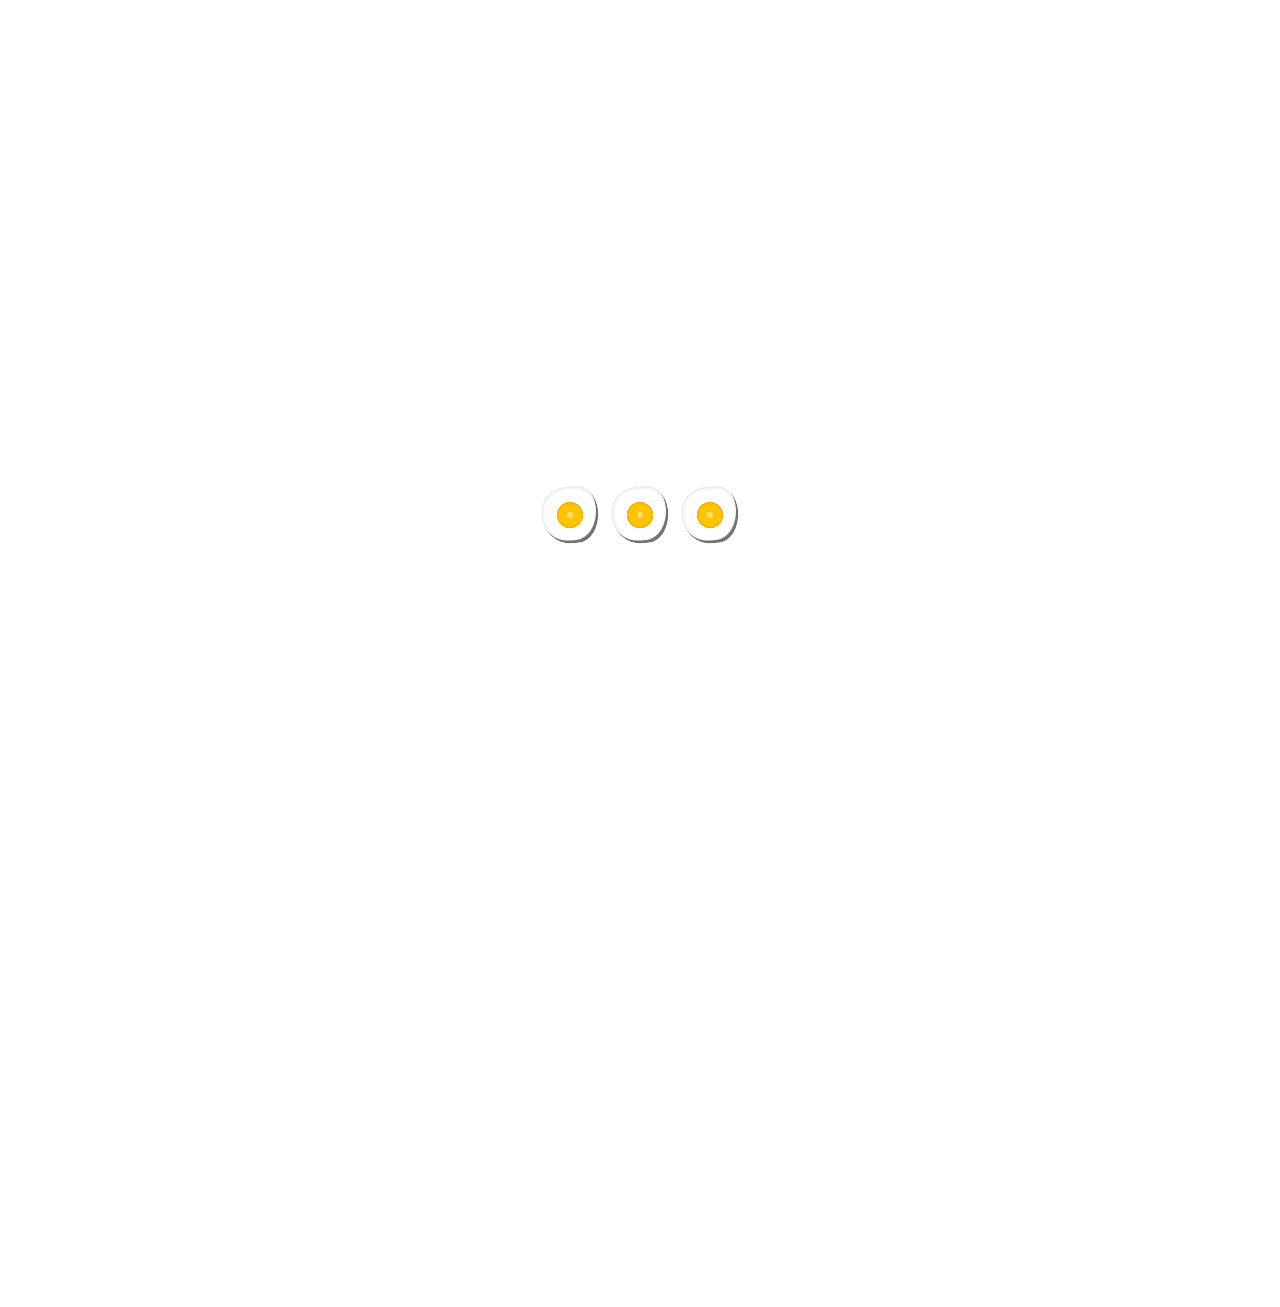
==== commit 92536010: "ohmyfood_v5" ====
--- a/index.html
+++ b/index.html
@@ -31,13 +31,13 @@
     </header>
 
     <main>
-        <section class="cto">
+        <section class="section-cto">
             <h2 class="title">Réservez le menu qui vous convient</h2>
             <p class="text">Découvrez des restaurants d'exception, sélectionnés par nos soins.</p>
             <a class="btn" href="#restaurants">Explorer nos restaurants</a>
         </section>
 
-        <section class="fonctionnement">
+        <section class="seciton-fonctionnement">
             <h2 class="title">Fonctionnement</h2>
             <ul>
                 <li class="li">
@@ -61,7 +61,6 @@
                         alt="icone d'un magasin">
                     <p class="text">Dégustez au restaurant</p>
                 </li>
-
             </ul>
         </section>
 
@@ -200,7 +199,7 @@
     </main>
 
     <footer class="footer">
-        <h2>ohmyfood</h2>
+        <h3>ohmyfood</h3>
         <ul class="ul">
             <li class="subtitle"><a href="#"><i class="fa-solid fa-utensils"></i>Proposer un restaurant</a>
             </li>
--- a/SASS/index.css
+++ b/SASS/index.css
@@ -286,7 +286,7 @@
   opacity: 1;
 }
 
-.cto {
+.section-cto {
   width: 100%;
   padding-bottom: 4rem;
   display: flex;
@@ -296,7 +296,7 @@
   gap: 1rem;
   background-color: #F6F6F6;
 }
-.cto .title {
+.section-cto .title {
   font-family: "Roboto", sans-serif;
   font-weight: 700;
   font-size: 1.5rem;
@@ -305,7 +305,7 @@
   text-align: center;
   margin-top: 2.5rem;
 }
-.cto .text {
+.section-cto .text {
   font-family: "Roboto", sans-serif;
   font-weight: 300;
   color: #353535;
@@ -314,7 +314,7 @@
   text-align: center;
   margin-bottom: 1rem;
 }
-.cto .btn {
+.section-cto .btn {
   text-align: center;
   border: none;
   border-radius: 1.5rem;
@@ -328,18 +328,18 @@
   cursor: pointer;
   text-decoration: none;
 }
-.cto .btn:hover {
+.section-cto .btn:hover {
   background: linear-gradient(rgba(255, 121, 217, 0.8980392157), rgba(146, 86, 220, 0.8980392157));
   box-shadow: 0px 4px 10px 0px rgba(0, 0, 0, 0.4);
 }
 
-.fonctionnement {
+.section-fonctionnement {
   display: flex;
   flex-direction: column;
   align-items: center;
   padding-bottom: 3rem;
 }
-.fonctionnement .title {
+.section-fonctionnement .title {
   font-family: "Roboto", sans-serif;
   font-weight: 700;
   font-size: 1.5rem;
@@ -347,7 +347,7 @@
   align-self: flex-start;
   margin: 3rem 0rem 2rem 0.78rem;
 }
-.fonctionnement .li {
+.section-fonctionnement .li {
   display: flex;
   flex-direction: row;
   position: relative;
@@ -364,7 +364,7 @@
   font-size: 1rem;
   align-items: center;
 }
-.fonctionnement .li .numero {
+.section-fonctionnement .li .numero {
   position: absolute;
   right: 19rem;
   display: flex;
@@ -377,7 +377,7 @@
   background-color: #9356DC;
   color: white;
 }
-.fonctionnement .li .icone {
+.section-fonctionnement .li .icone {
   display: flex;
   align-items: center;
   justify-content: center;
@@ -385,7 +385,7 @@
   width: 1rem;
   margin-left: 3rem;
 }
-.fonctionnement .li .text {
+.section-fonctionnement .li .text {
   display: flex;
   align-items: center;
   justify-content: flex-start;
@@ -555,7 +555,7 @@
 
 @media (min-width: 960px) {
   /* SECTION FONCTIONNEMENT */
-  .fonctionnement .title {
+  .section-fonctionnement .title {
     margin-left: 7rem;
   }
   /* SECTION RESTAURANTS */
@@ -628,7 +628,7 @@
     font-weight: 400;
     color: white;
   }
-  .footer h2 {
+  .footer h3 {
     font-family: "Shrikhand", serif;
     color: white;
     font-size: 1.1rem;
@@ -642,7 +642,7 @@
 }
 @media (min-width: 1440px) {
   /* SECTION FONCTIONNEMENT */
-  .fonctionnement {
+  .section-fonctionnement {
     display: flex;
     flex-direction: column;
     align-items: center;
@@ -651,13 +651,13 @@
     gap: 2rem;
     padding: 3rem 11rem 3rem 11rem;
   }
-  .fonctionnement .title {
+  .section-fonctionnement .title {
     display: flex;
     justify-content: center;
     align-items: flex-start;
     margin: 0;
   }
-  .fonctionnement ul {
+  .section-fonctionnement ul {
     display: flex;
     flex-direction: row;
     gap: 3rem;
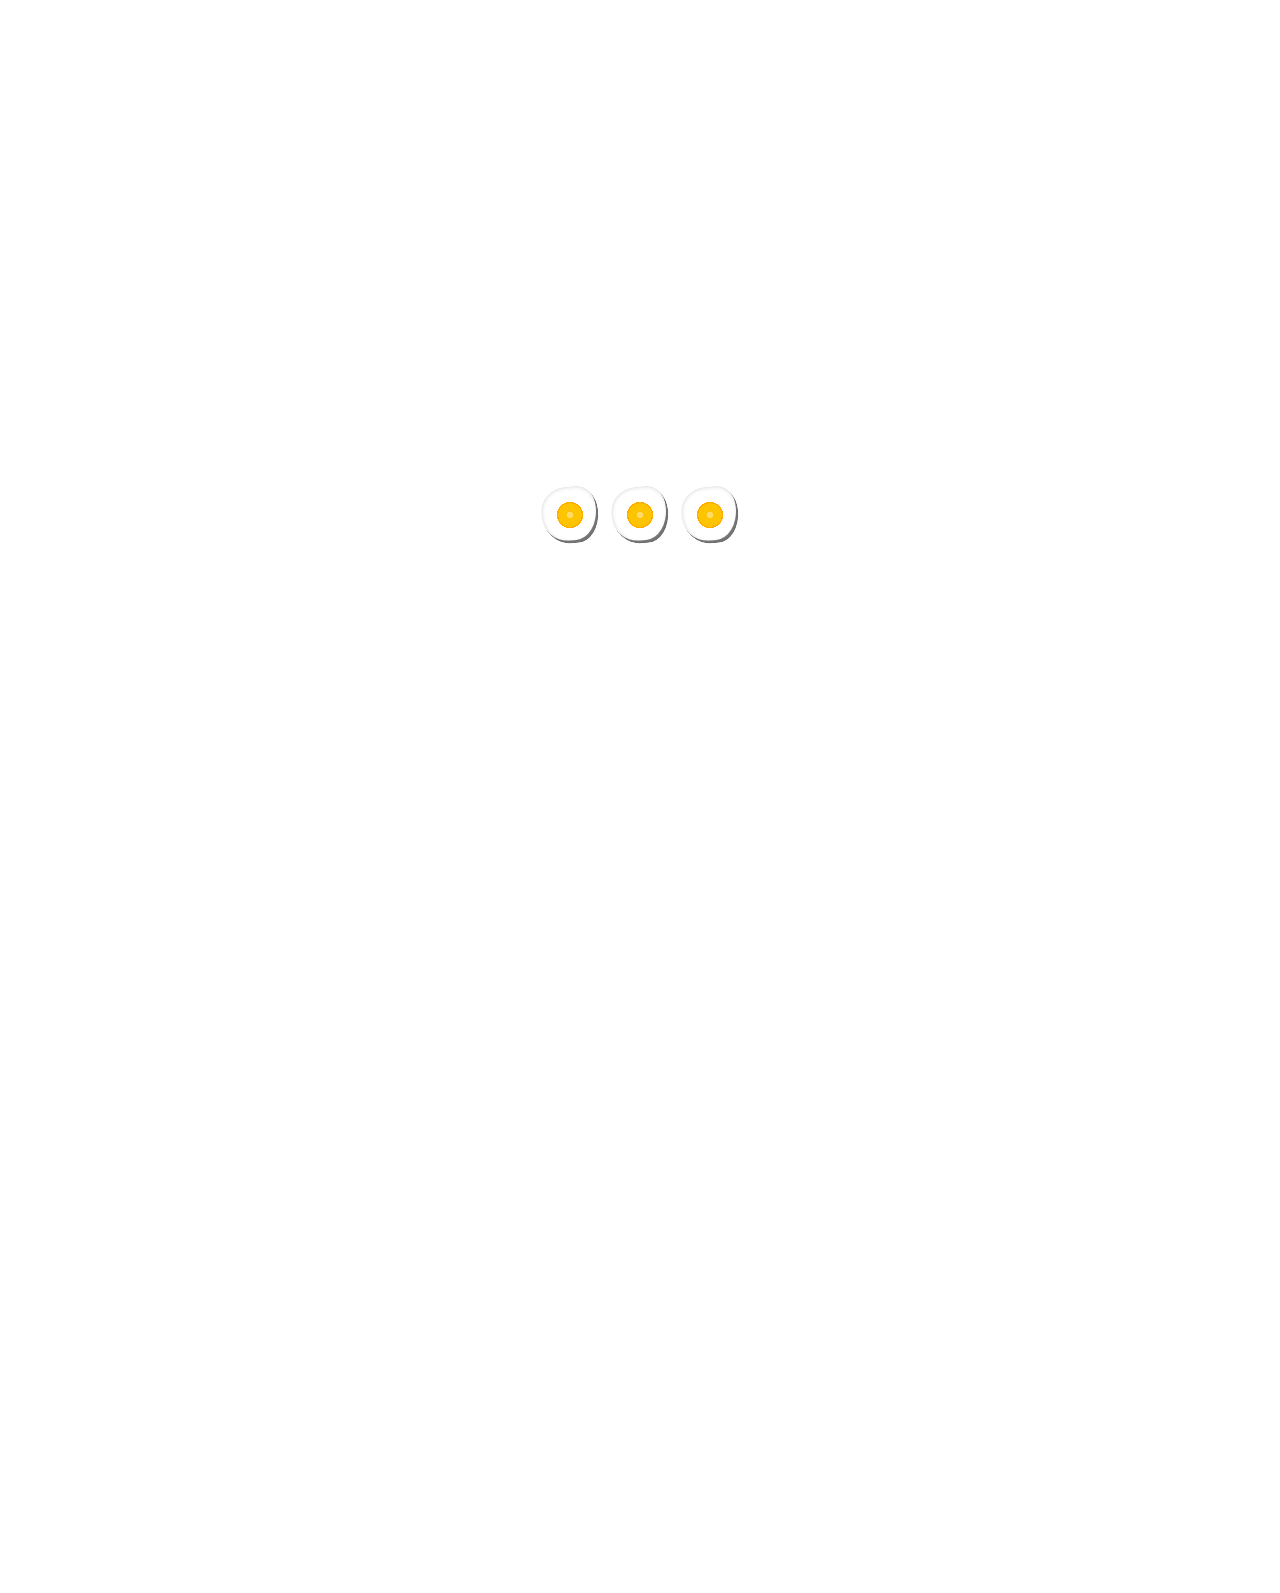
==== commit 13722701: "ohmyfood_v5" ====
--- a/index.html
+++ b/index.html
@@ -37,7 +37,7 @@
             <a class="btn" href="#restaurants">Explorer nos restaurants</a>
         </section>
 
-        <section class="seciton-fonctionnement">
+        <section class="section-fonctionnement">
             <h2 class="title">Fonctionnement</h2>
             <ul>
                 <li class="li">
--- a/SASS/index.css
+++ b/SASS/index.css
@@ -590,6 +590,7 @@
     align-items: flex-start;
     justify-content: flex-start;
     padding: 1.56rem 1.88rem 1.56rem 1.88rem;
+    gap: 4rem;
   }
   .footer h3 {
     font-family: "Shrikhand", serif;
@@ -638,6 +639,7 @@
     display: flex;
     flex-direction: row;
     margin-top: 3rem;
+    gap: 1rem;
   }
 }
 @media (min-width: 1440px) {
